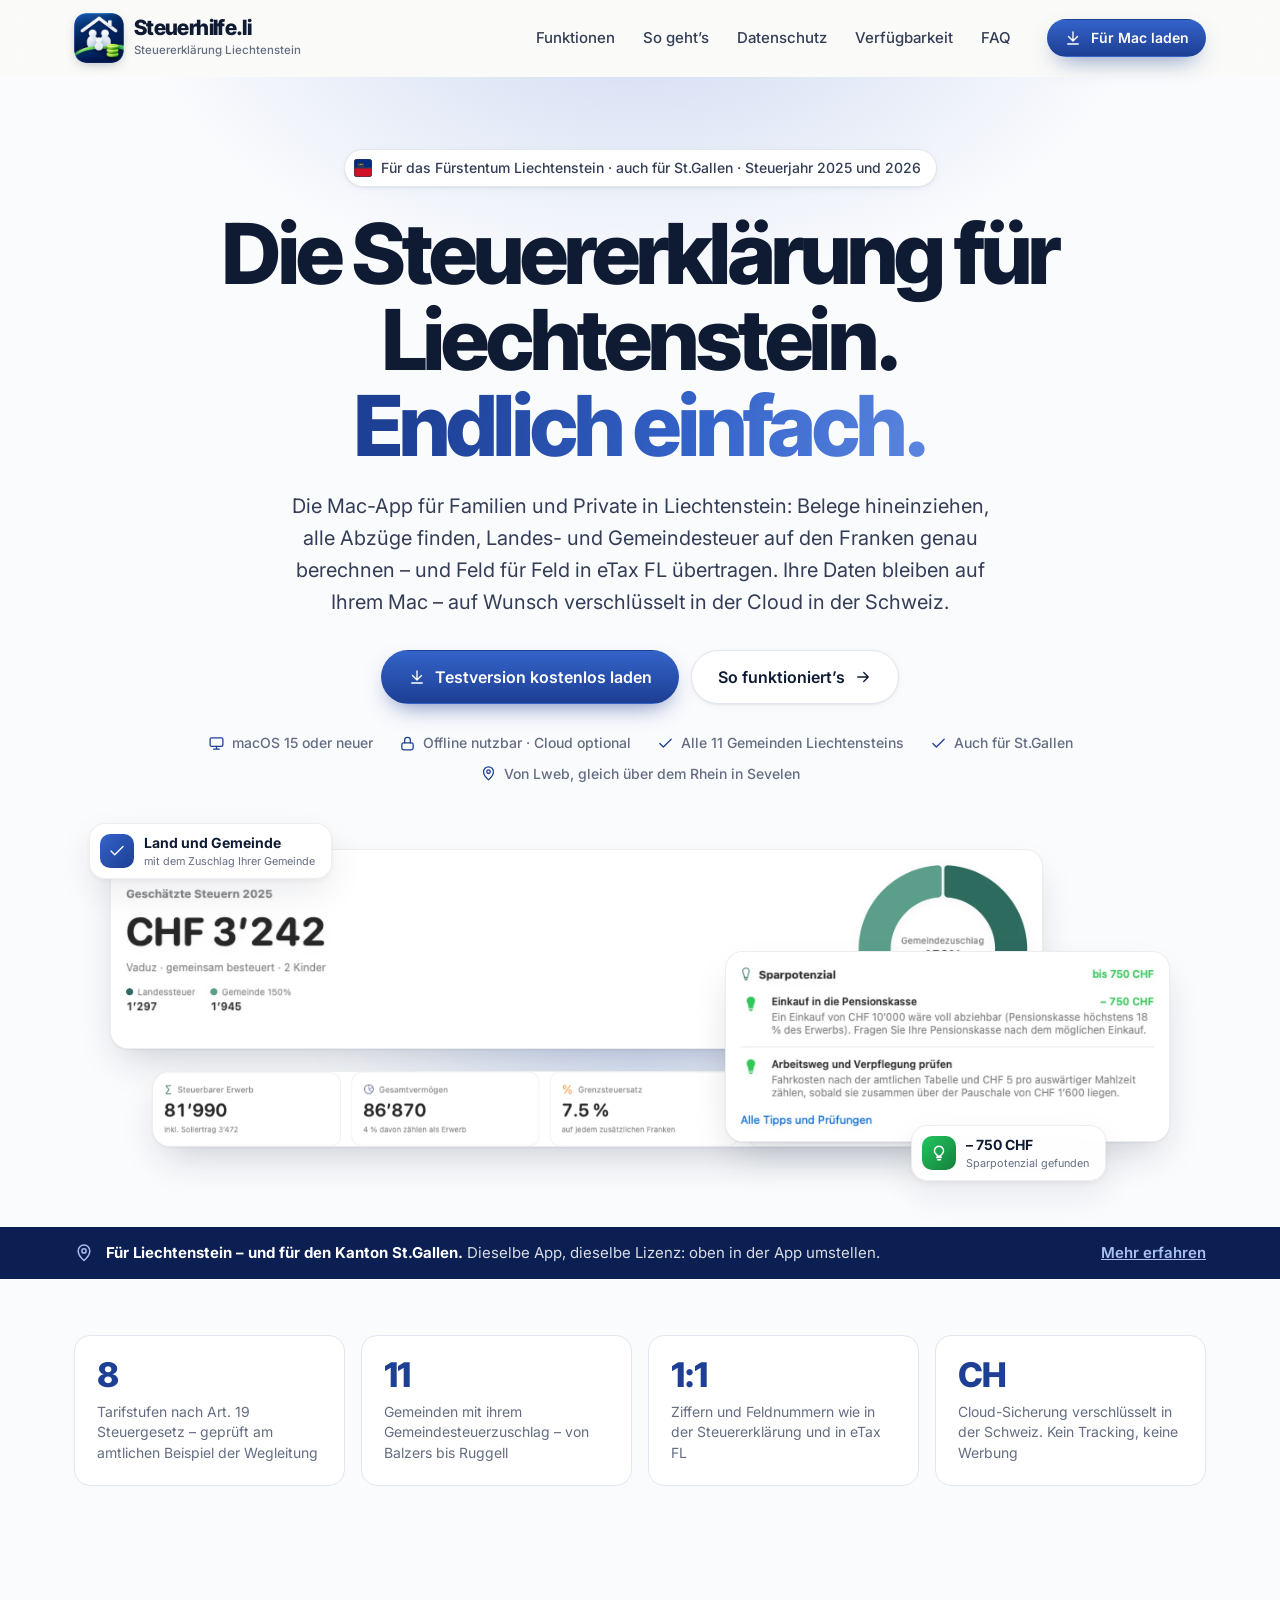
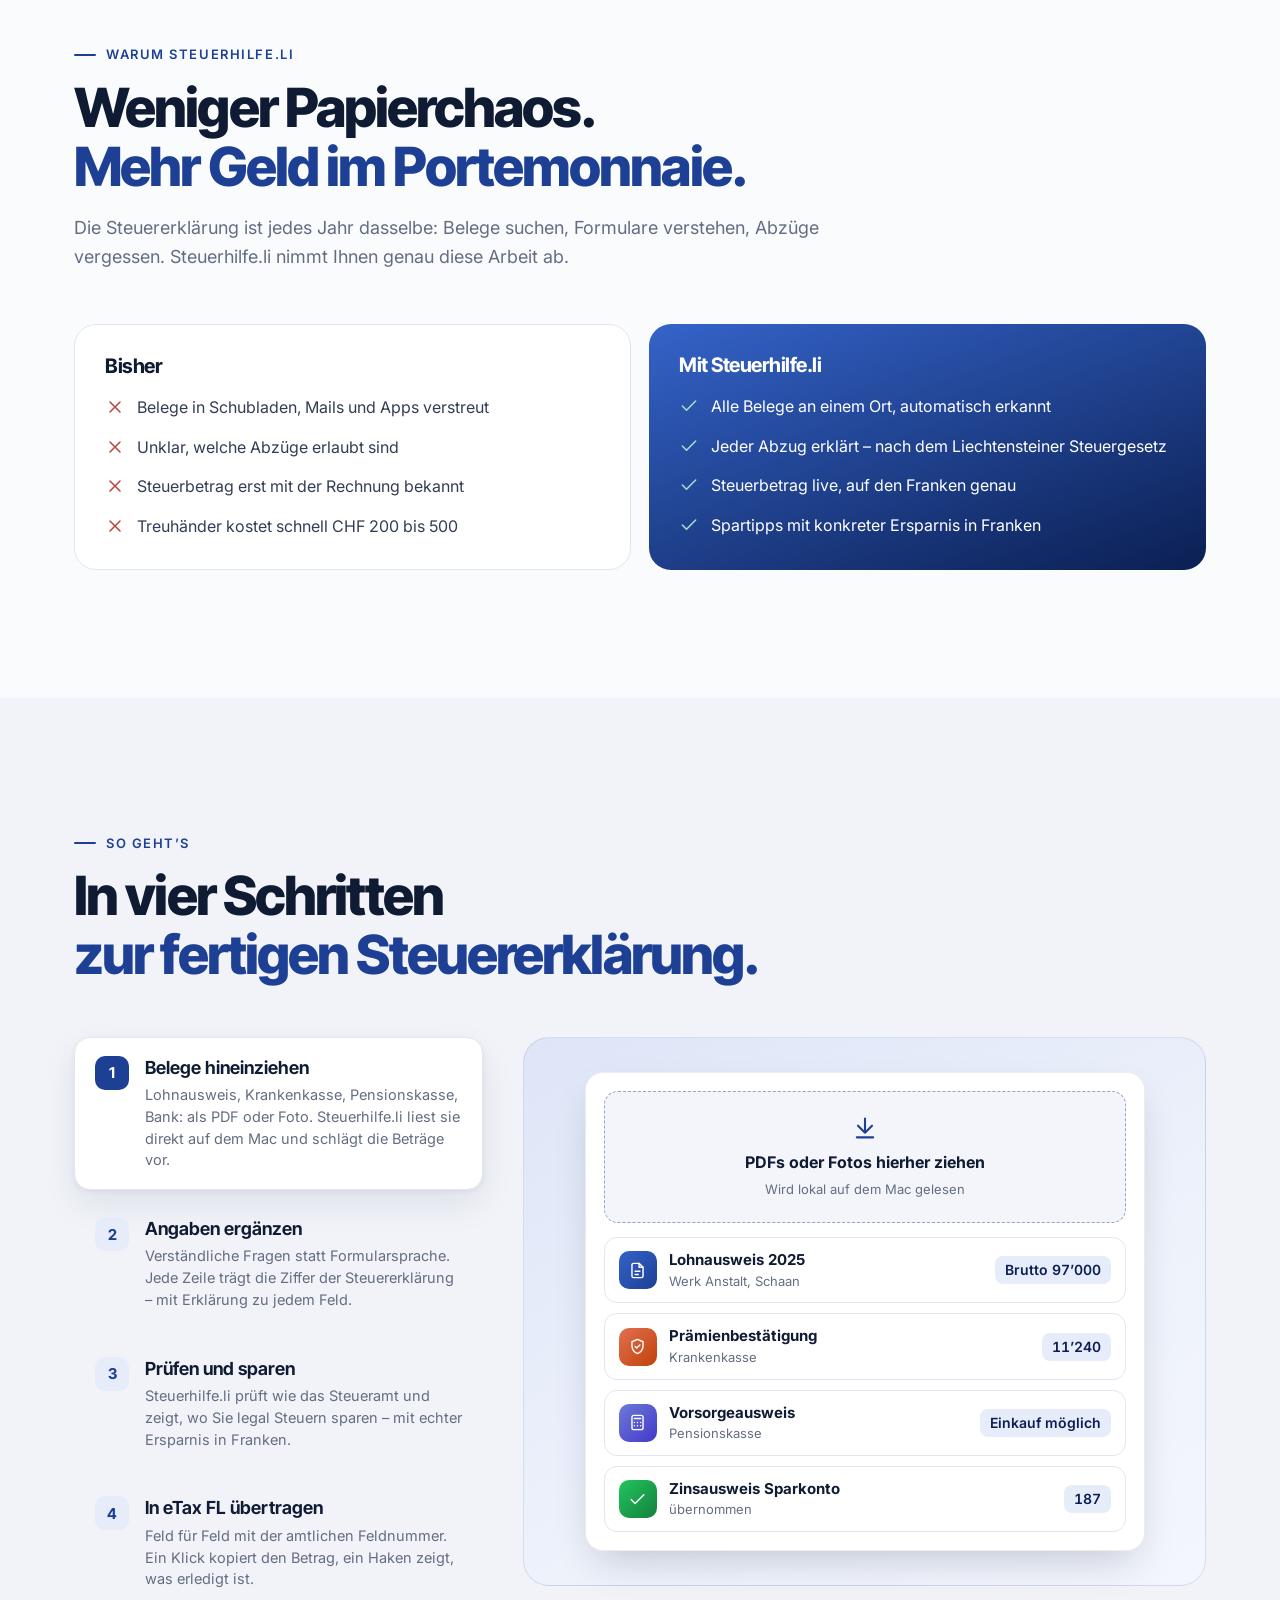
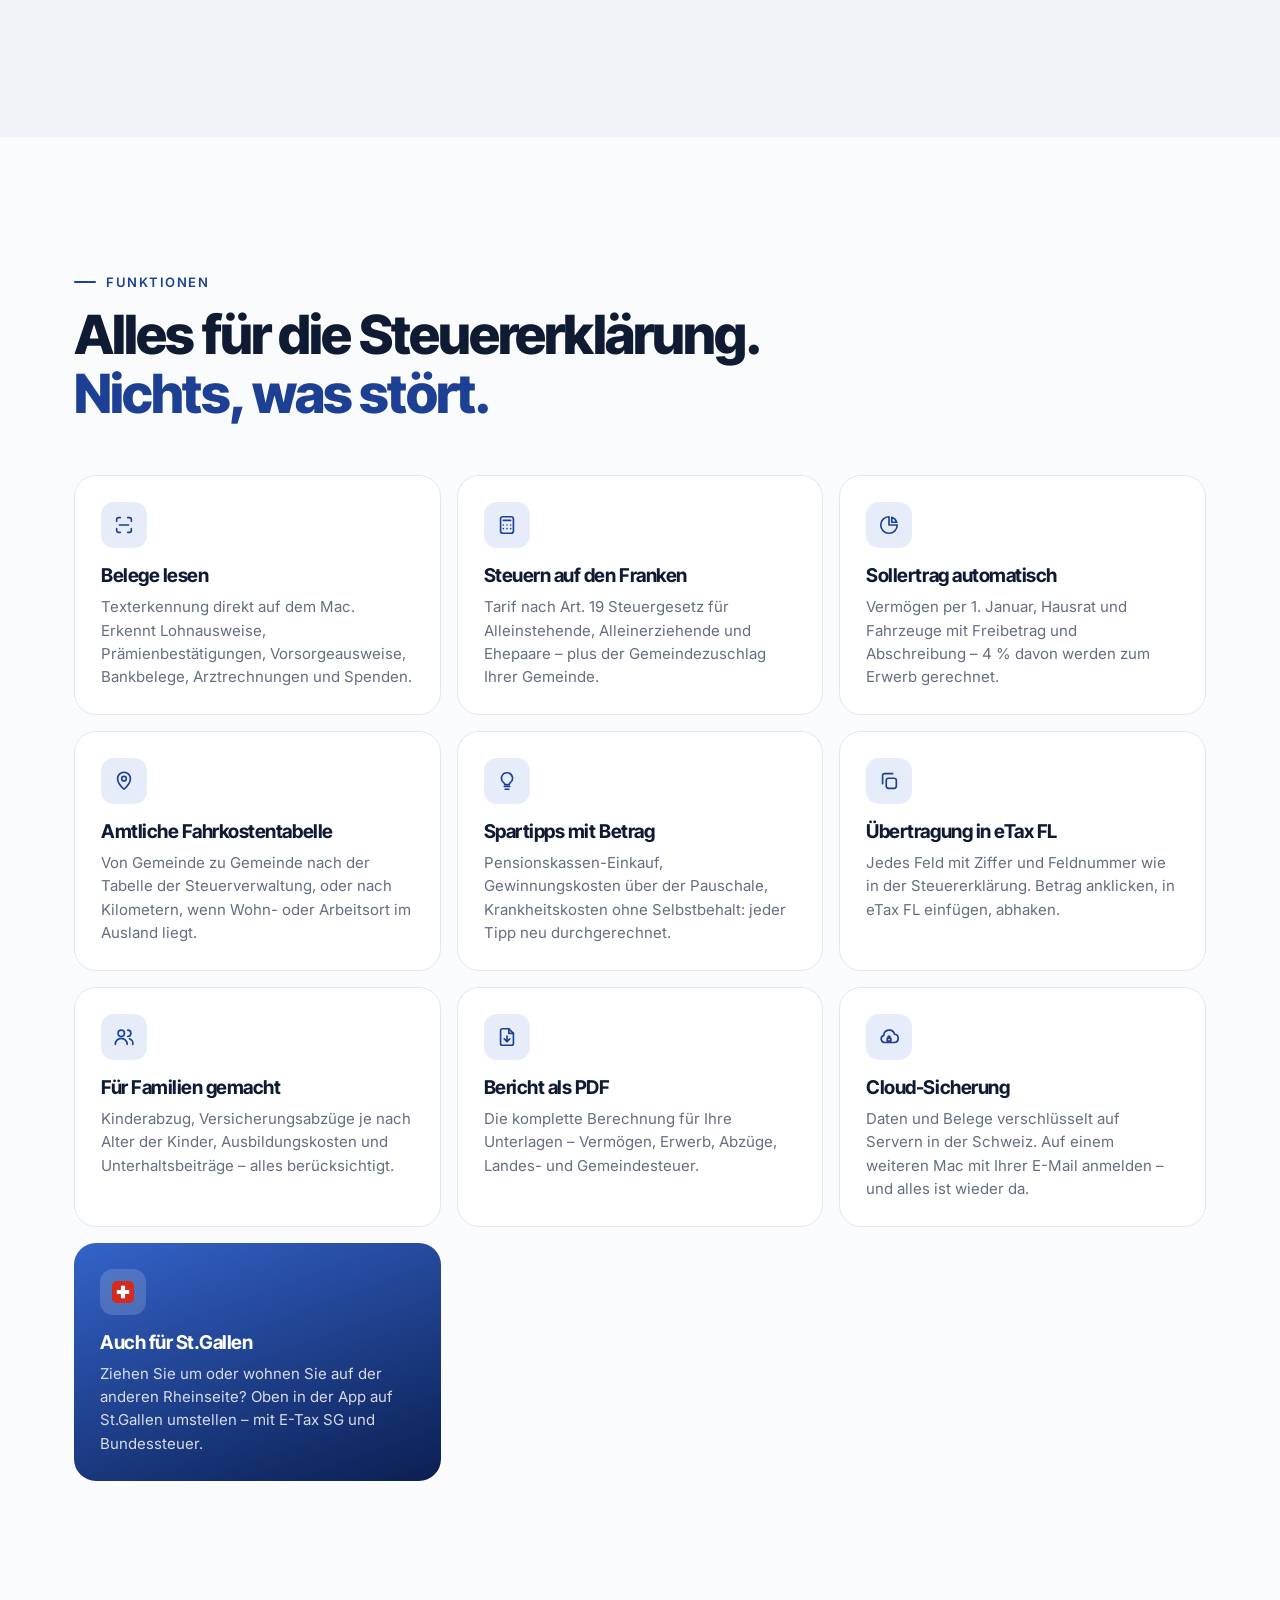
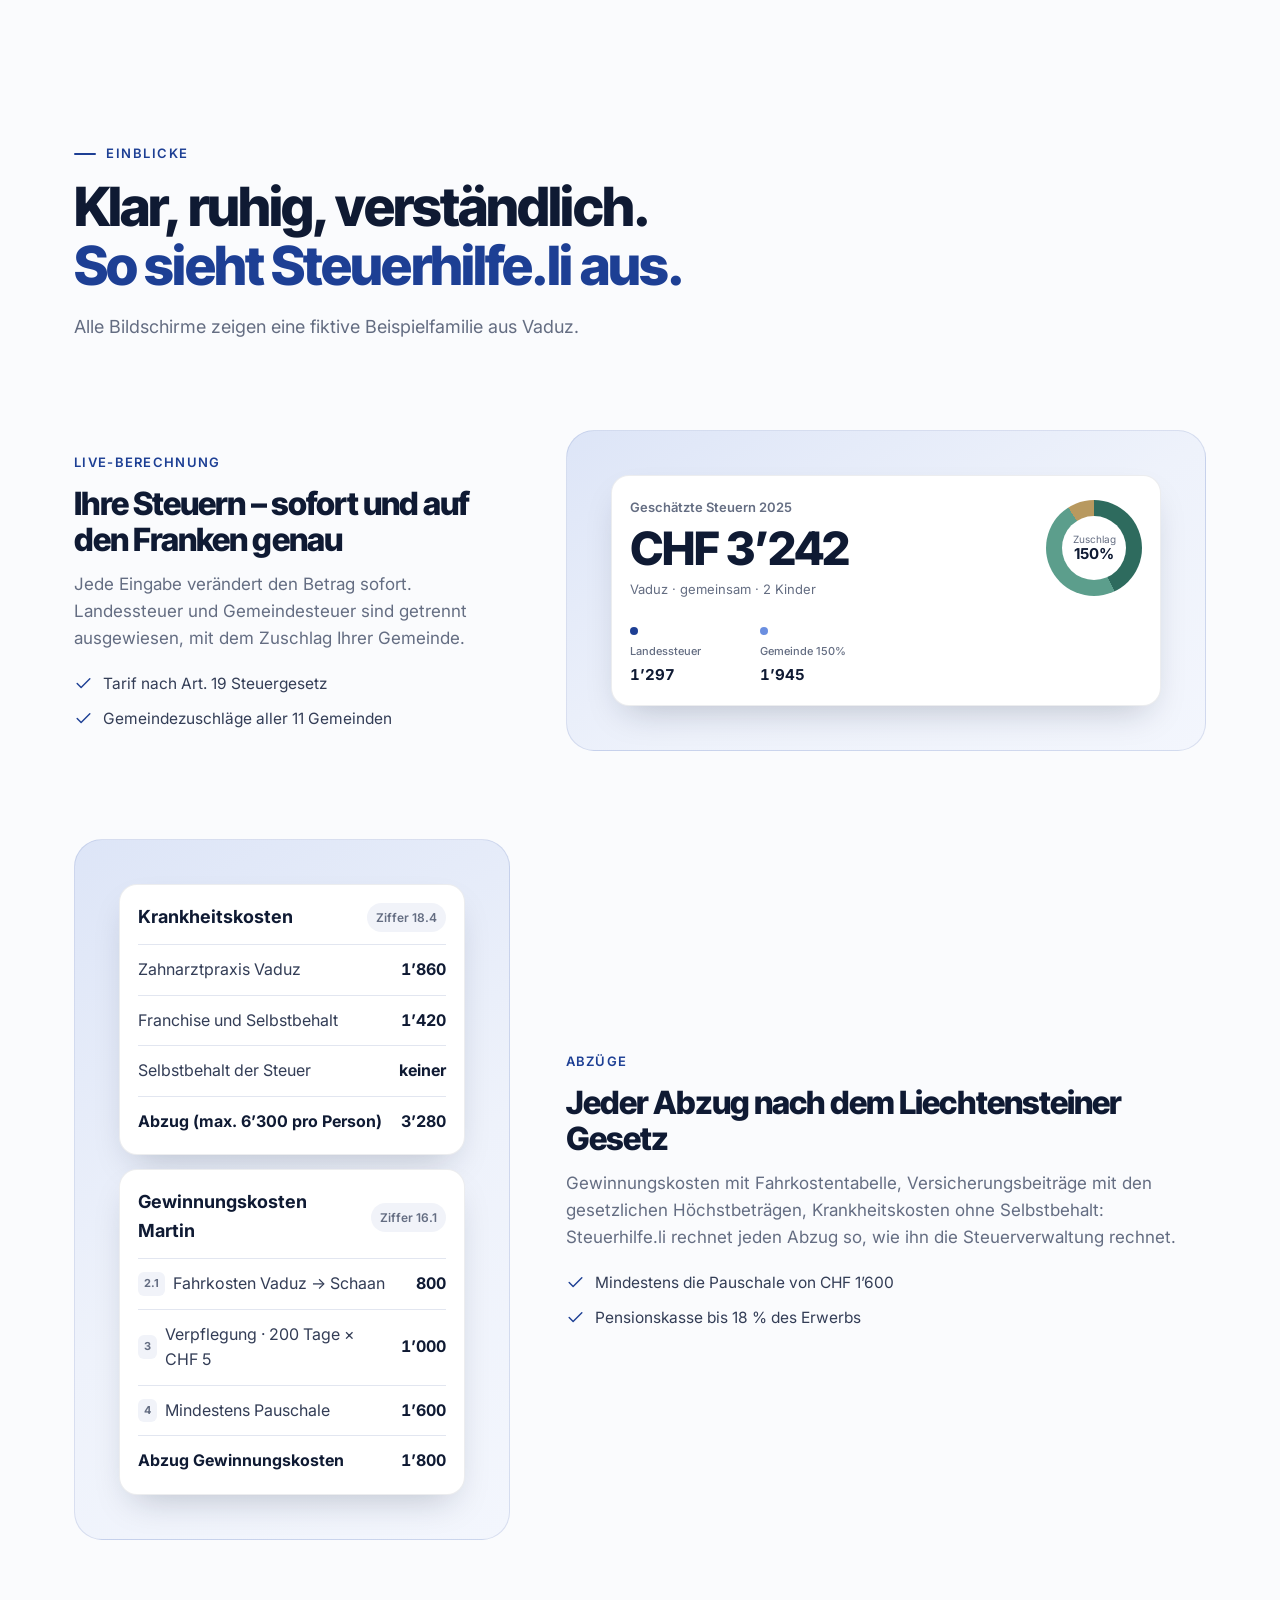
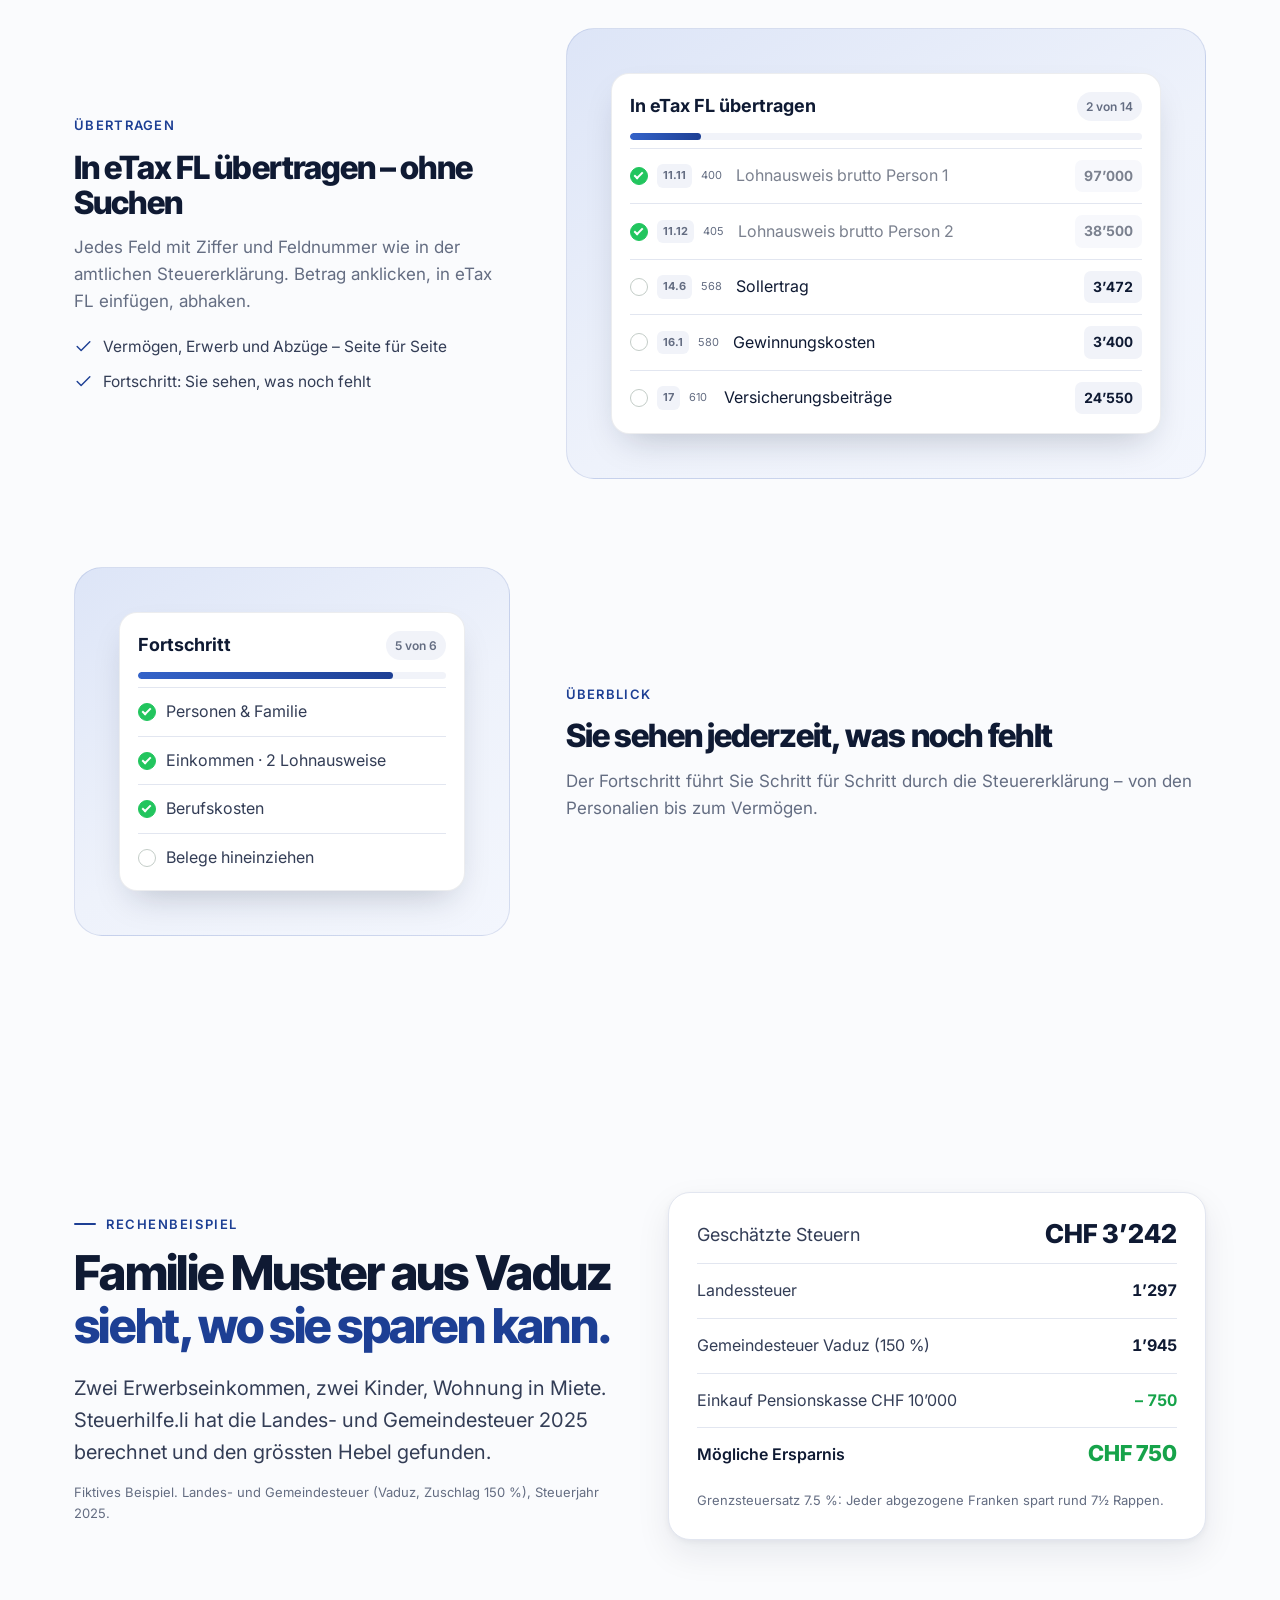
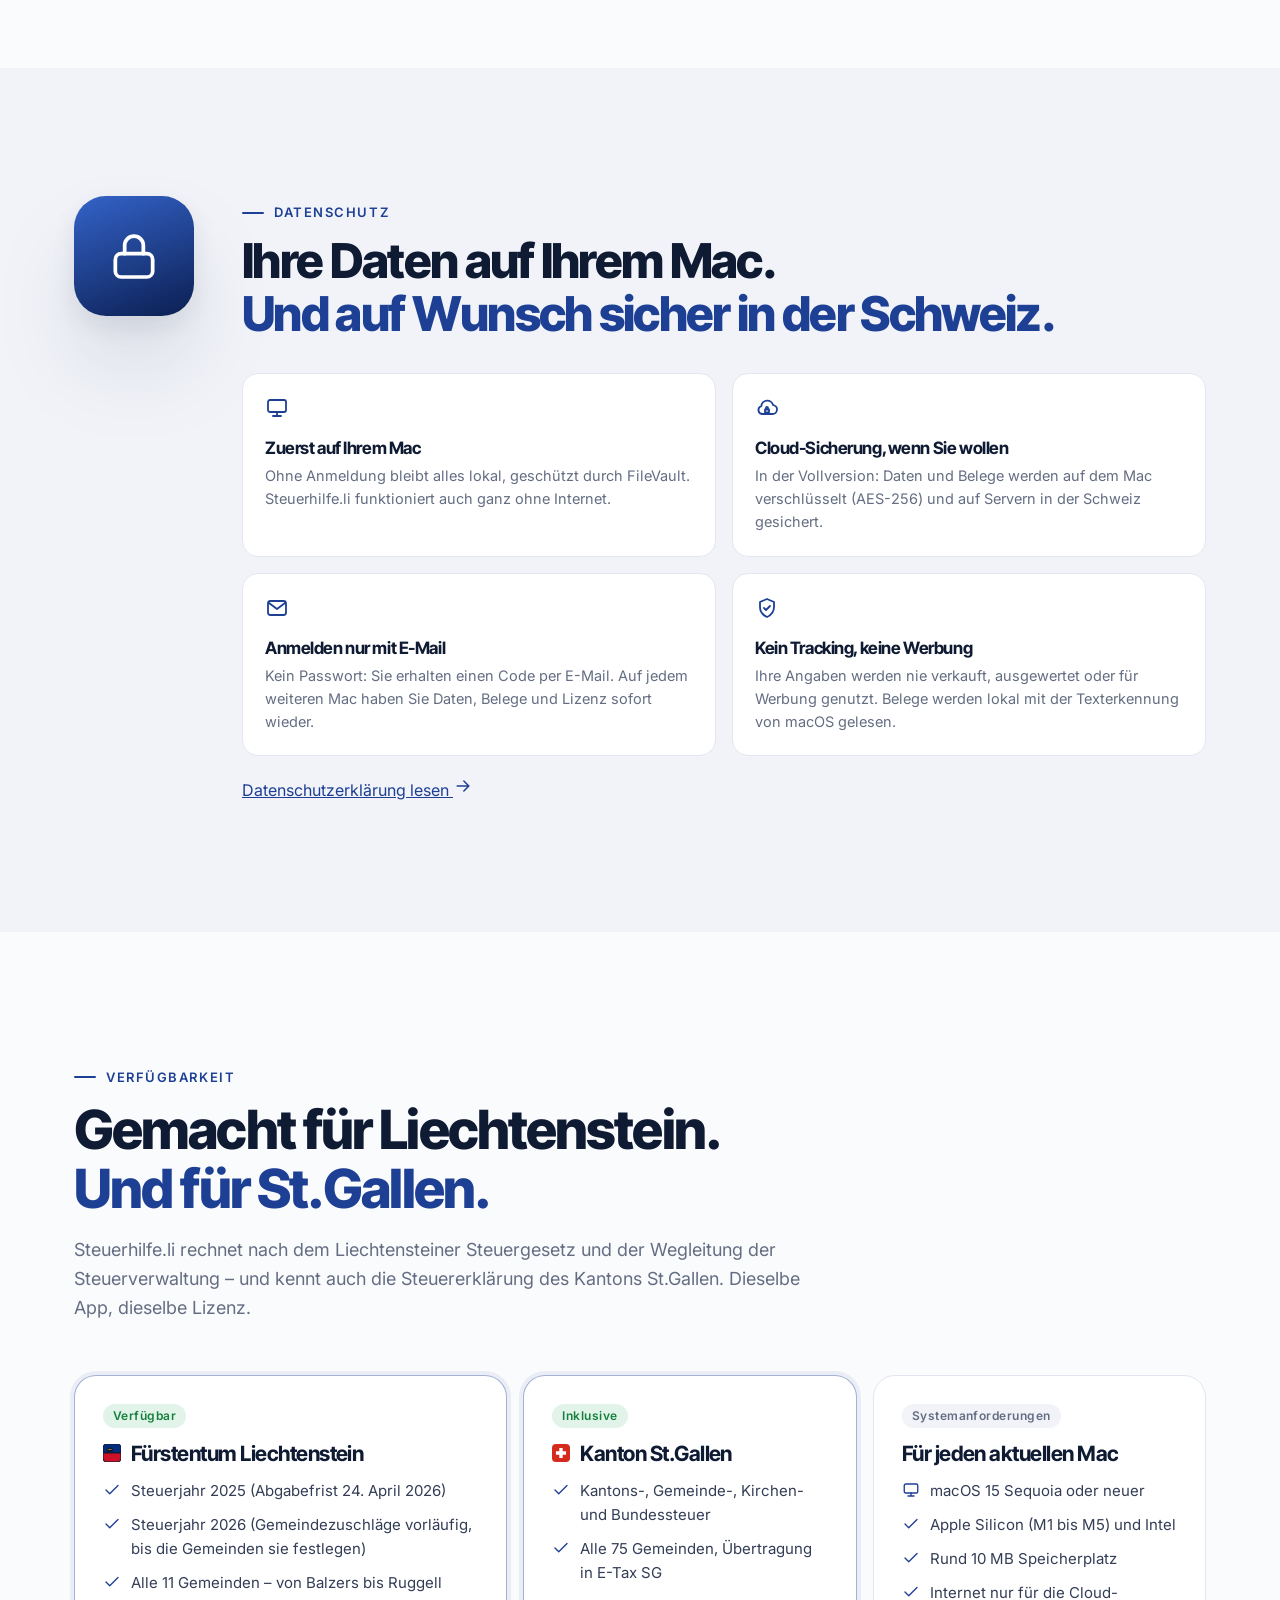
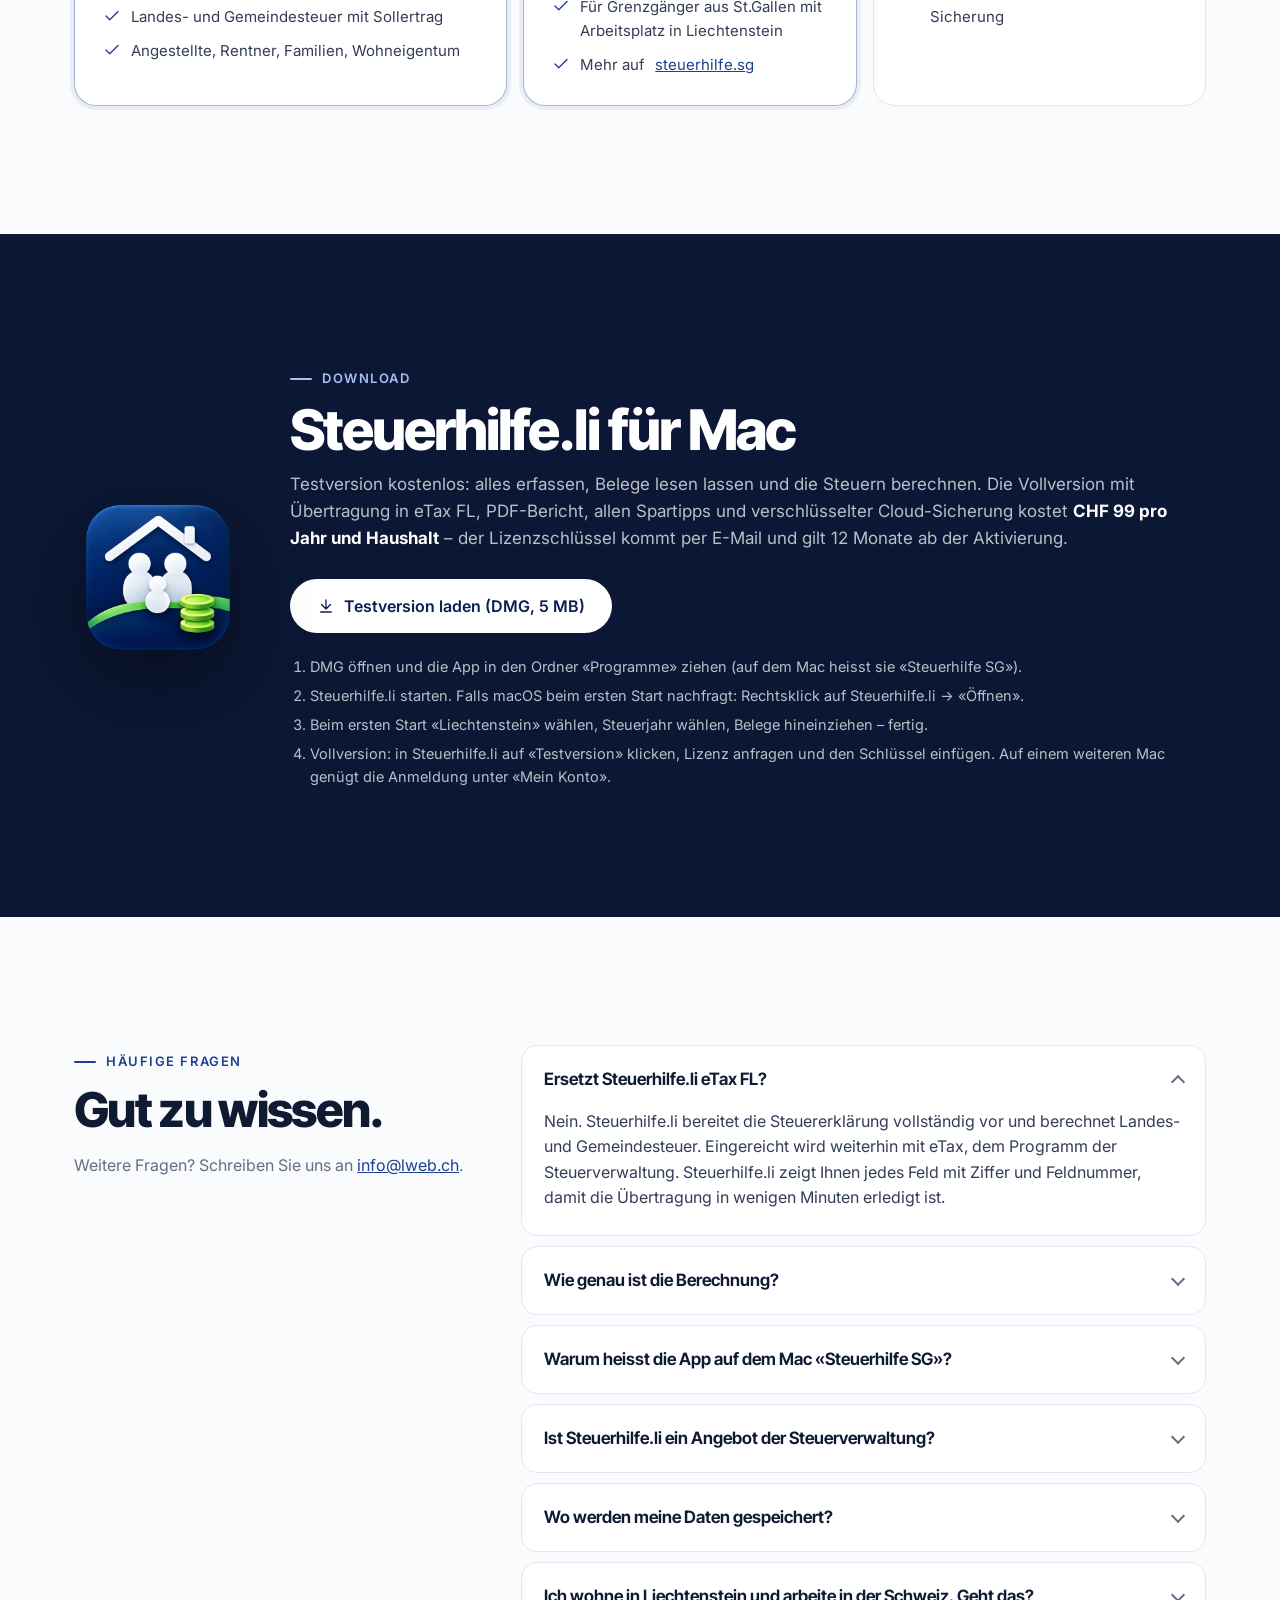
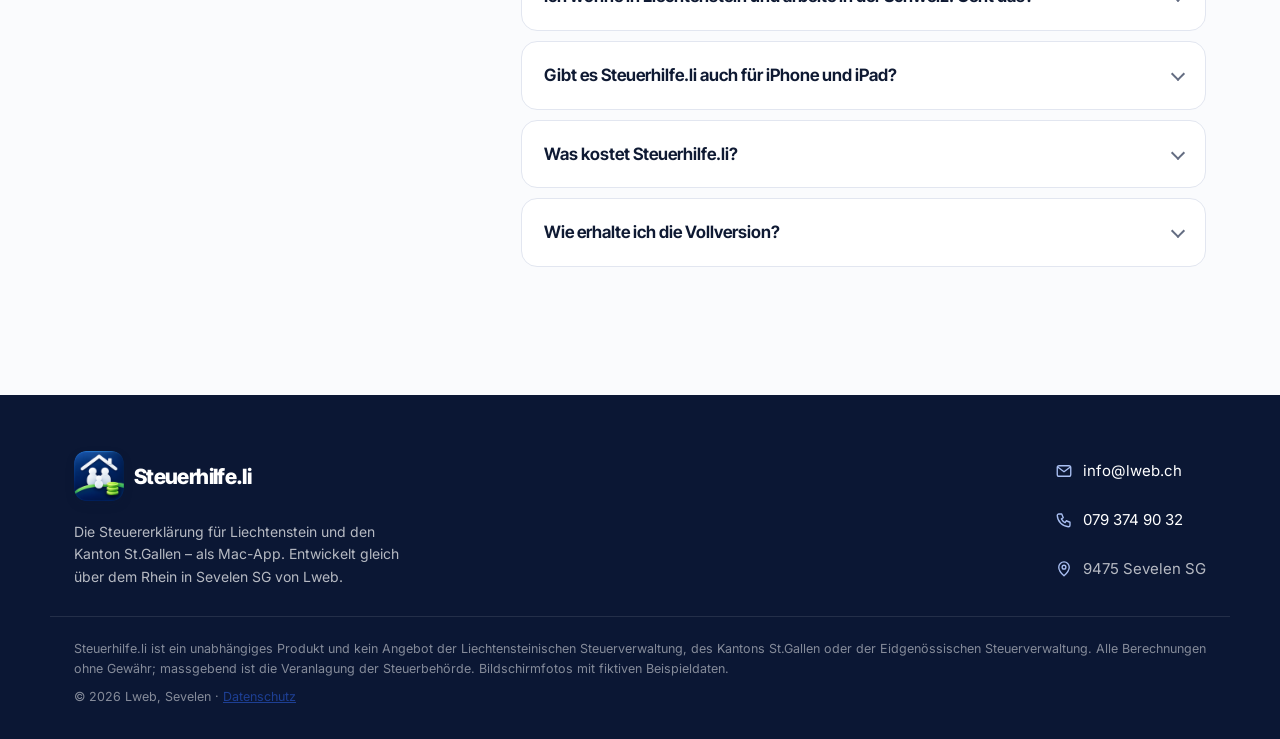
==== index.html @ b088e832 "“update165”" ====
<!doctype html>
<html lang="de-LI">
<head>
<meta charset="utf-8">
<meta name="viewport" content="width=device-width, initial-scale=1">
<title>Steuererklärung Liechtenstein auf dem Mac – Steuerhilfe.li</title>
<meta name="description" content="Steuerhilfe: die Mac-App für die Steuererklärung in Liechtenstein. Landes- und Gemeindesteuer genau berechnen, alle Abzüge finden und Feld für Feld in eTax FL übertragen. Auch für St.Gallen.">
<meta name="keywords" content="Steuererklärung Liechtenstein, eTax Liechtenstein, eTax FL, Landessteuer, Gemeindesteuer Liechtenstein, Sollertrag, Steuern Vaduz, Steuern Schaan, Steuererklärung Mac, Steuerrechner Liechtenstein">
<meta name="author" content="Lweb, Sevelen">
<meta name="robots" content="index, follow, max-image-preview:large">
<meta name="theme-color" content="#1d3f94">
<link rel="canonical" href="https://steuerhilfe.li/">
<link rel="alternate" hreflang="de-LI" href="https://steuerhilfe.li/">
<link rel="alternate" hreflang="x-default" href="https://steuerhilfe.li/">
<meta name="geo.region" content="LI">
<meta name="geo.placename" content="Sevelen, St.Gallen">
<meta name="geo.position" content="47.1219;9.4856">
<meta name="ICBM" content="47.1219, 9.4856">
<link rel="icon" type="image/png" sizes="64x64" href="img/favicon.png">
<link rel="icon" type="image/png" sizes="192x192" href="img/icon-192.png">
<link rel="apple-touch-icon" href="img/apple-touch-icon.png">
<link rel="manifest" href="site.webmanifest">
<meta property="og:type" content="website">
<meta property="og:site_name" content="Steuerhilfe.li">
<meta property="og:locale" content="de_CH">
<meta property="og:url" content="https://steuerhilfe.li/">
<meta property="og:title" content="Steuerhilfe.li – die Steuererklärung für Liechtenstein">
<meta property="og:description" content="Mac-App für die Steuererklärung in Liechtenstein: Landes- und Gemeindesteuer berechnen, Abzüge finden und in eTax FL übertragen. Auch für St.Gallen.">
<meta property="og:image" content="https://steuerhilfe.li/img/og-steuerhilfe-sg.jpg">
<meta property="og:image:width" content="1200">
<meta property="og:image:height" content="630">
<meta property="og:image:alt" content="Steuerhilfe.li – geschätzte Steuern und Sparpotenzial">
<meta name="twitter:card" content="summary_large_image">
<meta name="twitter:title" content="Steuerhilfe.li – die Steuererklärung für Liechtenstein">
<meta name="twitter:description" content="Mac-App für die Steuererklärung in Liechtenstein. Testversion kostenlos.">
<meta name="twitter:image" content="https://steuerhilfe.li/img/og-steuerhilfe-sg.jpg">
<script type="application/ld+json">
[
 {
  "@context": "https://schema.org",
  "@type": "SoftwareApplication",
  "name": "Steuerhilfe.li",
  "alternateName": "Steuerhilfe.li – Steuererklärung Liechtenstein",
  "url": "https://steuerhilfe.li/",
  "image": "https://steuerhilfe.li/img/og-steuerhilfe-sg.jpg",
  "applicationCategory": "FinanceApplication",
  "applicationSubCategory": "Steuererklärung",
  "operatingSystem": "macOS 15 oder neuer",
  "softwareVersion": "0.1.0",
  "inLanguage": "de-CH",
  "isAccessibleForFree": true,
  "description": "Mac-App für Private und Familien in Liechtenstein: Belege sammeln, alle Abzüge finden, Landes- und Gemeindesteuer genau berechnen und Feld für Feld in eTax FL übertragen. Auch für den Kanton St.Gallen.",
  "downloadUrl": "https://steuerhilfe.li/download/Steuerhilfe-SG-Testversion.dmg",
  "fileSize": "3 MB",
  "featureList": [
   "Belege lesen (Texterkennung auf dem Mac)",
   "Landes- und Gemeindesteuer nach Art. 19 Steuergesetz",
   "Gemeindezuschläge aller 11 Gemeinden",
   "Sollertrag und Fahrkostentabelle",
   "Spartipps mit Ersparnis in Franken",
   "Übertragungshilfe für eTax FL",
   "PDF-Bericht",
   "Verschlüsselte Cloud-Sicherung in der Schweiz",
   "Auch für den Kanton St.Gallen"
  ],
  "areaServed": [
   {
    "@type": "Country",
    "name": "Liechtenstein"
   },
   {
    "@type": "AdministrativeArea",
    "name": "Kanton St.Gallen, Schweiz"
   }
  ],
  "offers": [
   {
    "@type": "Offer",
    "name": "Testversion",
    "price": "0",
    "priceCurrency": "CHF"
   },
   {
    "@type": "Offer",
    "name": "Vollversion – 12 Monate ab Aktivierung, pro Haushalt",
    "price": "99",
    "priceCurrency": "CHF"
   }
  ],
  "publisher": {
   "@id": "https://steuerhilfe.li/#lweb"
  }
 },
 {
  "@context": "https://schema.org",
  "@type": "Organization",
  "@id": "https://steuerhilfe.li/#lweb",
  "name": "Lweb",
  "url": "https://lweb.ch",
  "email": "info@lweb.ch",
  "telephone": "+41 79 374 90 32",
  "address": {
   "@type": "PostalAddress",
   "postalCode": "9475",
   "addressLocality": "Sevelen",
   "addressRegion": "SG",
   "addressCountry": "CH"
  }
 },
 {
  "@context": "https://schema.org",
  "@type": "WebSite",
  "name": "Steuerhilfe.li",
  "url": "https://steuerhilfe.li/",
  "inLanguage": "de-CH"
 },
 {
  "@context": "https://schema.org",
  "@type": "FAQPage",
  "mainEntity": [
   {
    "@type": "Question",
    "name": "Ersetzt Steuerhilfe.li eTax FL?",
    "acceptedAnswer": {
     "@type": "Answer",
     "text": "Nein. Steuerhilfe.li bereitet die Steuererklärung vollständig vor und berechnet Landes- und Gemeindesteuer. Eingereicht wird weiterhin mit eTax, dem Programm der Steuerverwaltung. Steuerhilfe.li zeigt Ihnen jedes Feld mit Ziffer und Feldnummer, damit die Übertragung in wenigen Minuten erledigt ist."
    }
   },
   {
    "@type": "Question",
    "name": "Wie genau ist die Berechnung?",
    "acceptedAnswer": {
     "@type": "Answer",
     "text": "Steuerhilfe.li rechnet mit dem Tarif nach Art. 19 Steuergesetz, dem Sollertrag von 4 %, den Abzügen der Wegleitung und den Gemeindezuschlägen aller 11 Gemeinden. Das amtliche Rechenbeispiel der Wegleitung ergibt auf den Franken denselben Betrag. Massgebend bleibt die Veranlagung durch die Steuerverwaltung."
    }
   },
   {
    "@type": "Question",
    "name": "Warum heisst die App auf dem Mac «Steuerhilfe SG»?",
    "acceptedAnswer": {
     "@type": "Answer",
     "text": "Die App ist zuerst für den Kanton St.Gallen entstanden – gleich über dem Rhein in Sevelen – und heisst deshalb auf dem Mac «Steuerhilfe SG». Heute rechnet dieselbe App auch die Liechtensteiner Steuererklärung – beim ersten Start wählen Sie Liechtenstein, und alles richtet sich danach."
    }
   },
   {
    "@type": "Question",
    "name": "Ist Steuerhilfe.li ein Angebot der Steuerverwaltung?",
    "acceptedAnswer": {
     "@type": "Answer",
     "text": "Nein. Steuerhilfe.li ist eine unabhängige App von Lweb in Sevelen. Sie ist weder von der Liechtensteinischen Steuerverwaltung noch vom Kanton St.Gallen herausgegeben oder geprüft."
    }
   },
   {
    "@type": "Question",
    "name": "Wo werden meine Daten gespeichert?",
    "acceptedAnswer": {
     "@type": "Answer",
     "text": "Auf Ihrem Mac, im geschützten Bereich der App – mit einer täglichen Sicherung, 30 Tage lang. Ohne Anmeldung sendet Steuerhilfe.li keine Daten ins Internet. Mit der Cloud-Sicherung (Vollversion) werden Daten und Belege zusätzlich verschlüsselt auf Servern in der Schweiz gespeichert."
    }
   },
   {
    "@type": "Question",
    "name": "Ich wohne in Liechtenstein und arbeite in der Schweiz. Geht das?",
    "acceptedAnswer": {
     "@type": "Answer",
     "text": "Ja. Als Grenzgängerin oder Grenzgänger versteuern Sie Ihren Lohn in Liechtenstein, wo Sie wohnen. Erfassen Sie den Schweizer Lohnausweis wie jeden anderen; die Fahrkosten rechnet Steuerhilfe.li nach Kilometern, weil der Arbeitsort im Ausland liegt."
    }
   },
   {
    "@type": "Question",
    "name": "Gibt es Steuerhilfe.li auch für iPhone und iPad?",
    "acceptedAnswer": {
     "@type": "Answer",
     "text": "Eine Version für iPhone und iPad ist in Vorbereitung. Mit Ihrem Konto haben Sie dann auf allen Geräten dieselben Daten und Belege. Eine Windows-Version ist derzeit nicht geplant."
    }
   },
   {
    "@type": "Question",
    "name": "Was kostet Steuerhilfe.li?",
    "acceptedAnswer": {
     "@type": "Answer",
     "text": "Die Testversion ist kostenlos: Sie können alles erfassen und sehen Ihren Steuerbetrag. Die Vollversion kostet CHF 99 pro Jahr und Haushalt (12 Monate ab der Aktivierung) und schaltet die Übertragung in eTax FL, den PDF-Bericht, alle Spartipps, den Datenexport und die Cloud-Sicherung frei – für Liechtenstein und St.Gallen."
    }
   },
   {
    "@type": "Question",
    "name": "Wie erhalte ich die Vollversion?",
    "acceptedAnswer": {
     "@type": "Answer",
     "text": "In Steuerhilfe.li auf «Testversion» klicken und «Lizenz bei Lweb anfragen» wählen – oder direkt an info@lweb.ch schreiben. Sie erhalten einen persönlichen Lizenzschlüssel per E-Mail, den Sie in der App einfügen."
    }
   }
  ]
 }
]
</script>
<link rel="preconnect" href="https://fonts.googleapis.com">
<link rel="preconnect" href="https://fonts.gstatic.com" crossorigin>
<link href="https://fonts.googleapis.com/css2?family=Inter:wght@400;500;600;700&family=Inter+Tight:wght@600;700;800&display=swap" rel="stylesheet">
<link rel="stylesheet" href="css/style.css">
<!-- Vercel Web Analytics (ohne Cookies) -->
<script>window.va = window.va || function () { (window.vaq = window.vaq || []).push(arguments); };</script>
<script defer src="/_vercel/insights/script.js"></script>
</head>
<body>

<svg width="0" height="0" style="position:absolute" aria-hidden="true">
  <defs>
    <symbol id="i-arrow" viewBox="0 0 24 24"><path d="M5 12h14M13 6l6 6-6 6"/></symbol>
    <symbol id="i-down" viewBox="0 0 24 24"><path d="M12 4v12M6 10l6 6 6-6M5 20h14"/></symbol>
    <symbol id="i-check" viewBox="0 0 24 24"><path d="M20 6 9 17l-5-5"/></symbol>
    <symbol id="i-x" viewBox="0 0 24 24"><path d="M18 6 6 18M6 6l12 12"/></symbol>
    <symbol id="i-lock" viewBox="0 0 24 24"><rect x="4" y="11" width="16" height="10" rx="2.5"/><path d="M8 11V7.5a4 4 0 0 1 8 0V11"/></symbol>
    <symbol id="i-doc" viewBox="0 0 24 24"><path d="M14 3H7a2 2 0 0 0-2 2v14a2 2 0 0 0 2 2h10a2 2 0 0 0 2-2V8z"/><path d="M14 3v5h5M9 13h6M9 17h4"/></symbol>
    <symbol id="i-scan" viewBox="0 0 24 24"><path d="M4 8V6a2 2 0 0 1 2-2h2M16 4h2a2 2 0 0 1 2 2v2M20 16v2a2 2 0 0 1-2 2h-2M8 20H6a2 2 0 0 1-2-2v-2M7 12h10"/></symbol>
    <symbol id="i-calc" viewBox="0 0 24 24"><rect x="5" y="3" width="14" height="18" rx="2.5"/><path d="M8 7h8M8 12h.01M12 12h.01M16 12h.01M8 16h.01M12 16h.01M16 16h.01"/></symbol>
    <symbol id="i-bulb" viewBox="0 0 24 24"><path d="M9 18h6M10 21h4M12 3a6 6 0 0 0-3.6 10.8c.6.5 1 1.2 1.1 2V16h5v-.2c.1-.8.5-1.5 1.1-2A6 6 0 0 0 12 3z"/></symbol>
    <symbol id="i-copy" viewBox="0 0 24 24"><rect x="9" y="9" width="11" height="11" rx="2.5"/><path d="M5 15V6a2 2 0 0 1 2-2h9"/></symbol>
    <symbol id="i-users" viewBox="0 0 24 24"><circle cx="9" cy="8" r="3.5"/><path d="M2.5 20a6.5 6.5 0 0 1 13 0M16 4.5a3.5 3.5 0 0 1 0 7M18 14a5 5 0 0 1 3.5 6"/></symbol>
    <symbol id="i-shield" viewBox="0 0 24 24"><path d="M12 3 5 6v5c0 4.5 3 8.2 7 10 4-1.8 7-5.5 7-10V6z"/><path d="m9 12 2 2 4-4"/></symbol>
    <symbol id="i-calendar" viewBox="0 0 24 24"><rect x="4" y="5" width="16" height="16" rx="2.5"/><path d="M8 3v4M16 3v4M4 10h16"/></symbol>
    <symbol id="i-chart" viewBox="0 0 24 24"><path d="M12 3a9 9 0 1 0 9 9h-9z"/><path d="M15 3.5A9 9 0 0 1 20.5 9H15z"/></symbol>
    <symbol id="i-pdf" viewBox="0 0 24 24"><path d="M14 3H7a2 2 0 0 0-2 2v14a2 2 0 0 0 2 2h10a2 2 0 0 0 2-2V8z"/><path d="M14 3v5h5M12 11v6M9 14l3 3 3-3"/></symbol>
    <symbol id="i-repeat" viewBox="0 0 24 24"><path d="M17 2l3 3-3 3M4 11V9a4 4 0 0 1 4-4h12M7 22l-3-3 3-3M20 13v2a4 4 0 0 1-4 4H4"/></symbol>
    <symbol id="i-mac" viewBox="0 0 24 24"><rect x="3" y="4" width="18" height="12" rx="2"/><path d="M8 20h8M12 16v4"/></symbol>
    <symbol id="i-mail" viewBox="0 0 24 24"><rect x="3" y="5" width="18" height="14" rx="2.5"/><path d="m4 7 8 6 8-6"/></symbol>
    <symbol id="i-phone" viewBox="0 0 24 24"><path d="M5 4h4l2 5-2.5 1.5a11 11 0 0 0 5 5L15 13l5 2v4a2 2 0 0 1-2 2A16 16 0 0 1 3 6a2 2 0 0 1 2-2z"/></symbol>
    <symbol id="i-pin" viewBox="0 0 24 24"><path d="M12 21s-7-6.2-7-11.5a7 7 0 0 1 14 0C19 14.8 12 21 12 21z"/><circle cx="12" cy="9.5" r="2.5"/></symbol>
    <symbol id="i-plus" viewBox="0 0 24 24"><path d="M12 5v14M5 12h14"/></symbol>
    <symbol id="i-zoom" viewBox="0 0 24 24"><circle cx="11" cy="11" r="6.5"/><path d="m20 20-4.2-4.2M11 8v6M8 11h6"/></symbol>
    <symbol id="i-cloudoff" viewBox="0 0 24 24"><path d="M3 3l18 18M8 7.5A5.5 5.5 0 0 1 17.6 10 4 4 0 0 1 20 17M17 19H7a4.5 4.5 0 0 1-1.6-8.7"/></symbol>
    <symbol id="i-cloud" viewBox="0 0 24 24"><path d="M7 18h10.5a4.5 4.5 0 0 0 .6-8.96A6 6 0 0 0 6.3 10.2 4 4 0 0 0 7 18z"/><path d="M10 13.5h4v3h-4zM11 13.5V12a1 1 0 0 1 2 0v1.5"/></symbol>
    <symbol id="i-li" viewBox="0 0 32 32"><path d="M7 0h18a7 7 0 0 1 7 7v9H0V7a7 7 0 0 1 7-7z" fill="#002B7F"/><path d="M0 16h32v9a7 7 0 0 1-7 7H7a7 7 0 0 1-7-7z" fill="#CE1126"/><path d="M7 11.5 8 7l2.2 2.4L12 6.5l1.8 2.9L16 7l1 4.5z" fill="#E5B82E"/><rect x="7" y="11.5" width="10" height="1.6" fill="#E5B82E"/></symbol>
    <symbol id="i-swiss" viewBox="0 0 32 32"><rect width="32" height="32" rx="7" fill="#d52b1e" stroke="none"/><path d="M13 7h6v6h6v6h-6v6h-6v-6H7v-6h6z" fill="#fff" stroke="none"/></symbol>
  </defs>
</svg>

<header class="hdr" id="top">
  <div class="wrap hdr__in">
    <a class="brand" href="#top" aria-label="Steuerhilfe.li Startseite">
      <img src="img/icon-web.png" alt="" width="50" height="50">
      <span class="brand__txt"><span class="brand__word">Steuerhilfe.li</span><small>Steuererklärung Liechtenstein</small></span>
    </a>
    <nav class="nav" aria-label="Hauptnavigation">
      <a href="#funktionen">Funktionen</a>
      <a href="#ablauf">So geht’s</a>
      <a href="#datenschutz">Datenschutz</a>
      <a href="#verfuegbarkeit">Verfügbarkeit</a>
      <a href="#faq">FAQ</a>
    </nav>
    <a class="btn btn--primary btn--sm hdr__cta" href="#download"><svg class="ic"><use href="#i-down"/></svg>Für Mac laden</a>
    <button class="burger" aria-label="Menü öffnen" aria-expanded="false"><span></span><span></span></button>
  </div>
  <div class="mnav" hidden>
    <a href="#funktionen">Funktionen</a><a href="#ablauf">So geht’s</a><a href="#datenschutz">Datenschutz</a><a href="#verfuegbarkeit">Verfügbarkeit</a><a href="#faq">FAQ</a>
    <a class="btn btn--primary" href="#download">Für Mac laden</a>
  </div>
</header>

<main>
<!-- HERO -->
<section class="hero">
  <div class="hero__glow" aria-hidden="true"></div>
  <div class="wrap hero__top">
    <span class="pill reveal"><svg class="ic ic--flag"><use href="#i-li"/></svg>Für das Fürstentum Liechtenstein · auch für St.Gallen · Steuerjahr 2025 und 2026</span>
    <h1 class="reveal">Die Steuererklärung für Liechtenstein.<br><span class="grad">Endlich einfach.</span></h1>
    <p class="lead reveal">Die Mac-App für Familien und Private in Liechtenstein: Belege hineinziehen, alle Abzüge finden, Landes- und Gemeindesteuer auf den Franken genau berechnen – und Feld für Feld in eTax FL übertragen. Ihre Daten bleiben auf Ihrem Mac – auf Wunsch verschlüsselt in der Cloud in der Schweiz.</p>
    <div class="hero__ctas reveal">
      <a class="btn btn--primary btn--lg" href="#download"><svg class="ic"><use href="#i-down"/></svg>Testversion kostenlos laden</a>
      <a class="btn btn--ghost btn--lg" href="#ablauf">So funktioniert’s <svg class="ic"><use href="#i-arrow"/></svg></a>
    </div>
    <ul class="hero__facts reveal">
      <li><svg class="ic"><use href="#i-mac"/></svg>macOS 15 oder neuer</li>
      <li><svg class="ic"><use href="#i-lock"/></svg>Offline nutzbar · Cloud optional</li>
      <li><svg class="ic"><use href="#i-check"/></svg>Alle 11 Gemeinden Liechtensteins</li>
      <li><svg class="ic"><use href="#i-check"/></svg>Auch für St.Gallen</li>
      <li><svg class="ic"><use href="#i-pin"/></svg>Von Lweb, gleich über dem Rhein in Sevelen</li>
    </ul>
  </div>

  <div class="wrap">
    <div class="m-only m-stack reveal"><div class="ui ui-tax">
  <div class="ui-tax__top"><div><small>Geschätzte Steuern 2025</small><b class="ui-big">CHF 3’242</b><span class="ui-sub">Vaduz · gemeinsam · 2 Kinder</span></div>
  <div class="ui-donut"><span>Zuschlag<b>150%</b></span></div></div>
  <div class="ui-legend"><div><i style="background:#1d3f94"></i><small>Landessteuer</small><b>1’297</b></div><div><i style="background:#6b8fe0"></i><small>Gemeinde 150%</small><b>1’945</b></div></div>
</div><div class="ui">
  <div class="ui-head"><b>Sparpotenzial</b><span class="ui-save">bis 750 CHF</span></div>
  <div class="ui-tip"><span class="ui-dot"></span><div><b>Einkauf in die Pensionskasse</b><small>CHF 10’000 Einkauf – voll abziehbar bis 18 % des Erwerbs</small></div><span class="ui-save">– 750</span></div>
  <div class="ui-tip"><span class="ui-dot"></span><div><b>Arbeitsweg und Verpflegung (Anna)</b><small>Fahrkostentabelle und CHF 5 pro Mahlzeit</small></div><span class="ui-save">prüfen</span></div>
  <div class="ui-tip"><span class="ui-dot ui-dot--i"></span><div><b>Krankheitskosten erfassen</b><small>ohne Selbstbehalt, bis CHF 6’300 pro Person</small></div><span class="ui-save">+</span></div>
</div></div>
    <div class="stack d-only reveal">
      <div class="stack__glow" aria-hidden="true"></div>
      <figure class="shot shot--main" data-zoom="img/z/tax.webp">
        <img src="img/z/tax.webp" alt="Geschätzte Steuern 2025: CHF 3’242, aufgeteilt in Landes- und Gemeindesteuer" width="2100" height="447" fetchpriority="high">
      </figure>
      <figure class="shot shot--tips" data-zoom="img/z/spar.webp">
        <img src="img/z/spar.webp" alt="Sparpotenzial mit konkreten Tipps und Ersparnis in Franken" width="1030" height="440">
      </figure>
      <figure class="shot shot--stats" data-zoom="img/z/stats.webp">
        <img src="img/z/stats.webp" alt="Steuerbarer Erwerb, Gesamtvermögen, Grenzsteuersatz und Gemeindezuschlag" width="2100" height="198">
      </figure>
      <div class="floatchip floatchip--a"><span class="floatchip__ic"><svg class="ic"><use href="#i-check"/></svg></span><div><b>Land und Gemeinde</b><small>mit dem Zuschlag Ihrer Gemeinde</small></div></div>
      <div class="floatchip floatchip--b"><span class="floatchip__ic floatchip__ic--save"><svg class="ic"><use href="#i-bulb"/></svg></span><div><b>– 750 CHF</b><small>Sparpotenzial gefunden</small></div></div>
    </div>
  </div>
</section>

<div class="band"><div class="wrap band__in"><svg class="ic"><use href="#i-pin"/></svg><span><b>Für Liechtenstein – und für den Kanton St.Gallen.</b> Dieselbe App, dieselbe Lizenz: oben in der App umstellen.</span><a href="#verfuegbarkeit">Mehr erfahren</a></div></div>

<!-- TRUST -->
<section class="trust">
  <div class="wrap trust__grid">
    <div class="trust__item reveal"><b data-count="8">8</b><span>Tarifstufen nach Art. 19 Steuergesetz – geprüft am amtlichen Beispiel der Wegleitung</span></div>
    <div class="trust__item reveal"><b data-count="11">11</b><span>Gemeinden mit ihrem Gemeindesteuerzuschlag – von Balzers bis Ruggell</span></div>
    <div class="trust__item reveal"><b>1:1</b><span>Ziffern und Feldnummern wie in der Steuererklärung und in eTax FL</span></div>
    <div class="trust__item reveal"><b>CH</b><span>Cloud-Sicherung verschlüsselt in der Schweiz. Kein Tracking, keine Werbung</span></div>
  </div>
</section>

<!-- WARUM -->
<section class="sec" id="warum">
  <div class="wrap">
    <div class="sec__head">
      <span class="eyebrow reveal">Warum Steuerhilfe.li</span>
      <h2 class="reveal">Weniger Papierchaos.<br><em>Mehr Geld im Portemonnaie.</em></h2>
      <p class="reveal">Die Steuererklärung ist jedes Jahr dasselbe: Belege suchen, Formulare verstehen, Abzüge vergessen. Steuerhilfe.li nimmt Ihnen genau diese Arbeit ab.</p>
    </div>
    <div class="compare reveal">
      <div class="compare__col compare__col--old">
        <h3>Bisher</h3>
        <ul>
          <li><svg class="ic"><use href="#i-x"/></svg>Belege in Schubladen, Mails und Apps verstreut</li>
          <li><svg class="ic"><use href="#i-x"/></svg>Unklar, welche Abzüge erlaubt sind</li>
          <li><svg class="ic"><use href="#i-x"/></svg>Steuerbetrag erst mit der Rechnung bekannt</li>
          <li><svg class="ic"><use href="#i-x"/></svg>Treuhänder kostet schnell CHF 200 bis 500</li>
        </ul>
      </div>
      <div class="compare__col compare__col--new">
        <h3>Mit Steuerhilfe.li</h3>
        <ul>
          <li><svg class="ic"><use href="#i-check"/></svg>Alle Belege an einem Ort, automatisch erkannt</li>
          <li><svg class="ic"><use href="#i-check"/></svg>Jeder Abzug erklärt – nach dem Liechtensteiner Steuergesetz</li>
          <li><svg class="ic"><use href="#i-check"/></svg>Steuerbetrag live, auf den Franken genau</li>
          <li><svg class="ic"><use href="#i-check"/></svg>Spartipps mit konkreter Ersparnis in Franken</li>
        </ul>
      </div>
    </div>
  </div>
</section>

<!-- ABLAUF -->
<section class="sec sec--tint" id="ablauf">
  <div class="wrap">
    <div class="sec__head">
      <span class="eyebrow reveal">So geht’s</span>
      <h2 class="reveal">In vier Schritten<br><em>zur fertigen Steuererklärung.</em></h2>
    </div>
    <div class="steps">
      <div class="steps__tabs" role="tablist">
        <div class="step is-on" role="tab" tabindex="0" data-panel="0"><span class="step__n">1</span><span class="step__t"><b>Belege hineinziehen</b><small>Lohnausweis, Krankenkasse, Pensionskasse, Bank: als PDF oder Foto. Steuerhilfe.li liest sie direkt auf dem Mac und schlägt die Beträge vor.</small></span><div class="step__m m-only"><div class="mock">
            <div class="mock__drop"><svg class="ic"><use href="#i-down"/></svg><b>PDFs oder Fotos hierher ziehen</b><small>Wird lokal auf dem Mac gelesen</small></div>
            <div class="mock__docs">
              <div class="mdoc"><span class="mdoc__ic"><svg class="ic"><use href="#i-doc"/></svg></span><div><b>Lohnausweis 2025</b><small>Werk Anstalt, Schaan</small></div><span class="mdoc__tag">Brutto 97’000</span></div>
              <div class="mdoc"><span class="mdoc__ic mdoc__ic--b"><svg class="ic"><use href="#i-shield"/></svg></span><div><b>Prämienbestätigung</b><small>Krankenkasse</small></div><span class="mdoc__tag">11’240</span></div>
              <div class="mdoc"><span class="mdoc__ic mdoc__ic--c"><svg class="ic"><use href="#i-calc"/></svg></span><div><b>Vorsorgeausweis</b><small>Pensionskasse</small></div><span class="mdoc__tag">Einkauf möglich</span></div>
              <div class="mdoc is-ok"><span class="mdoc__ic"><svg class="ic"><use href="#i-check"/></svg></span><div><b>Zinsausweis Sparkonto</b><small>übernommen</small></div><span class="mdoc__tag">187</span></div>
            </div>
          </div></div></div>
        <div class="step" role="tab" tabindex="0" data-panel="1"><span class="step__n">2</span><span class="step__t"><b>Angaben ergänzen</b><small>Verständliche Fragen statt Formularsprache. Jede Zeile trägt die Ziffer der Steuererklärung – mit Erklärung zu jedem Feld.</small></span><div class="step__m m-only"><div class="ui">
  <div class="ui-head"><b>Gewinnungskosten Martin</b><span class="ui-badge">Ziffer 16.1</span></div>
  <div class="ui-row"><span><em>2.1</em>Fahrkosten Vaduz → Schaan</span><b>800</b></div>
  <div class="ui-row"><span><em>3</em>Verpflegung · 200 Tage × CHF 5</span><b>1’000</b></div>
  <div class="ui-row"><span><em>4</em>Mindestens Pauschale</span><b>1’600</b></div>
  <div class="ui-row ui-row--total"><span>Abzug Gewinnungskosten</span><b>1’800</b></div>
</div></div></div>
        <div class="step" role="tab" tabindex="0" data-panel="2"><span class="step__n">3</span><span class="step__t"><b>Prüfen und sparen</b><small>Steuerhilfe.li prüft wie das Steueramt und zeigt, wo Sie legal Steuern sparen – mit echter Ersparnis in Franken.</small></span><div class="step__m m-only"><div class="ui">
  <div class="ui-head"><b>Sparpotenzial</b><span class="ui-save">bis 750 CHF</span></div>
  <div class="ui-tip"><span class="ui-dot"></span><div><b>Einkauf in die Pensionskasse</b><small>CHF 10’000 Einkauf – voll abziehbar bis 18 % des Erwerbs</small></div><span class="ui-save">– 750</span></div>
  <div class="ui-tip"><span class="ui-dot"></span><div><b>Arbeitsweg und Verpflegung (Anna)</b><small>Fahrkostentabelle und CHF 5 pro Mahlzeit</small></div><span class="ui-save">prüfen</span></div>
  <div class="ui-tip"><span class="ui-dot ui-dot--i"></span><div><b>Krankheitskosten erfassen</b><small>ohne Selbstbehalt, bis CHF 6’300 pro Person</small></div><span class="ui-save">+</span></div>
</div></div></div>
        <div class="step" role="tab" tabindex="0" data-panel="3"><span class="step__n">4</span><span class="step__t"><b>In eTax FL übertragen</b><small>Feld für Feld mit der amtlichen Feldnummer. Ein Klick kopiert den Betrag, ein Haken zeigt, was erledigt ist.</small></span><div class="step__m m-only"><div class="ui">
  <div class="ui-head"><b>In eTax FL übertragen</b><span class="ui-badge">2 von 14</span></div>
  <div class="ui-progress"><i style="width:14%"></i></div>
  <div class="ui-field is-done"><span class="ui-check"></span><em>11.11</em><small>400</small><span>Lohnausweis brutto Person 1</span><b>97’000</b></div>
  <div class="ui-field is-done"><span class="ui-check"></span><em>11.12</em><small>405</small><span>Lohnausweis brutto Person 2</span><b>38’500</b></div>
  <div class="ui-field"><span class="ui-check"></span><em>14.6</em><small>568</small><span>Sollertrag</span><b>3’472</b></div>
  <div class="ui-field"><span class="ui-check"></span><em>16.1</em><small>580</small><span>Gewinnungskosten</span><b>3’400</b></div>
  <div class="ui-field"><span class="ui-check"></span><em>17</em><small>610</small><span>Versicherungsbeiträge</span><b>24’550</b></div>
</div></div></div>
      </div>
      <div class="stage d-only reveal">
        <div class="panel is-on"><div class="panel__in"><div class="mock">
            <div class="mock__drop"><svg class="ic"><use href="#i-down"/></svg><b>PDFs oder Fotos hierher ziehen</b><small>Wird lokal auf dem Mac gelesen</small></div>
            <div class="mock__docs">
              <div class="mdoc"><span class="mdoc__ic"><svg class="ic"><use href="#i-doc"/></svg></span><div><b>Lohnausweis 2025</b><small>Werk Anstalt, Schaan</small></div><span class="mdoc__tag">Brutto 97’000</span></div>
              <div class="mdoc"><span class="mdoc__ic mdoc__ic--b"><svg class="ic"><use href="#i-shield"/></svg></span><div><b>Prämienbestätigung</b><small>Krankenkasse</small></div><span class="mdoc__tag">11’240</span></div>
              <div class="mdoc"><span class="mdoc__ic mdoc__ic--c"><svg class="ic"><use href="#i-calc"/></svg></span><div><b>Vorsorgeausweis</b><small>Pensionskasse</small></div><span class="mdoc__tag">Einkauf möglich</span></div>
              <div class="mdoc is-ok"><span class="mdoc__ic"><svg class="ic"><use href="#i-check"/></svg></span><div><b>Zinsausweis Sparkonto</b><small>übernommen</small></div><span class="mdoc__tag">187</span></div>
            </div>
          </div></div></div>
        <div class="panel"><div class="panel__in"><div class="ui">
  <div class="ui-head"><b>Gewinnungskosten Martin</b><span class="ui-badge">Ziffer 16.1</span></div>
  <div class="ui-row"><span><em>2.1</em>Fahrkosten Vaduz → Schaan</span><b>800</b></div>
  <div class="ui-row"><span><em>3</em>Verpflegung · 200 Tage × CHF 5</span><b>1’000</b></div>
  <div class="ui-row"><span><em>4</em>Mindestens Pauschale</span><b>1’600</b></div>
  <div class="ui-row ui-row--total"><span>Abzug Gewinnungskosten</span><b>1’800</b></div>
</div></div></div>
        <div class="panel"><div class="panel__in"><div class="ui">
  <div class="ui-head"><b>Sparpotenzial</b><span class="ui-save">bis 750 CHF</span></div>
  <div class="ui-tip"><span class="ui-dot"></span><div><b>Einkauf in die Pensionskasse</b><small>CHF 10’000 Einkauf – voll abziehbar bis 18 % des Erwerbs</small></div><span class="ui-save">– 750</span></div>
  <div class="ui-tip"><span class="ui-dot"></span><div><b>Arbeitsweg und Verpflegung (Anna)</b><small>Fahrkostentabelle und CHF 5 pro Mahlzeit</small></div><span class="ui-save">prüfen</span></div>
  <div class="ui-tip"><span class="ui-dot ui-dot--i"></span><div><b>Krankheitskosten erfassen</b><small>ohne Selbstbehalt, bis CHF 6’300 pro Person</small></div><span class="ui-save">+</span></div>
</div></div></div>
        <div class="panel"><div class="panel__in"><div class="ui">
  <div class="ui-head"><b>In eTax FL übertragen</b><span class="ui-badge">2 von 14</span></div>
  <div class="ui-progress"><i style="width:14%"></i></div>
  <div class="ui-field is-done"><span class="ui-check"></span><em>11.11</em><small>400</small><span>Lohnausweis brutto Person 1</span><b>97’000</b></div>
  <div class="ui-field is-done"><span class="ui-check"></span><em>11.12</em><small>405</small><span>Lohnausweis brutto Person 2</span><b>38’500</b></div>
  <div class="ui-field"><span class="ui-check"></span><em>14.6</em><small>568</small><span>Sollertrag</span><b>3’472</b></div>
  <div class="ui-field"><span class="ui-check"></span><em>16.1</em><small>580</small><span>Gewinnungskosten</span><b>3’400</b></div>
  <div class="ui-field"><span class="ui-check"></span><em>17</em><small>610</small><span>Versicherungsbeiträge</span><b>24’550</b></div>
</div></div></div>
      </div>
    </div>
  </div>
</section>

<!-- FUNKTIONEN -->
<section class="sec" id="funktionen">
  <div class="wrap">
    <div class="sec__head">
      <span class="eyebrow reveal">Funktionen</span>
      <h2 class="reveal">Alles für die Steuererklärung.<br><em>Nichts, was stört.</em></h2>
    </div>
    <div class="feat">
      <article class="fcard reveal"><span class="ibox"><svg class="ic"><use href="#i-scan"/></svg></span><h3>Belege lesen</h3><p>Texterkennung direkt auf dem Mac. Erkennt Lohnausweise, Prämienbestätigungen, Vorsorgeausweise, Bankbelege, Arztrechnungen und Spenden.</p></article>
      <article class="fcard reveal"><span class="ibox"><svg class="ic"><use href="#i-calc"/></svg></span><h3>Steuern auf den Franken</h3><p>Tarif nach Art. 19 Steuergesetz für Alleinstehende, Alleinerziehende und Ehepaare – plus der Gemeindezuschlag Ihrer Gemeinde.</p></article>
      <article class="fcard reveal"><span class="ibox"><svg class="ic"><use href="#i-chart"/></svg></span><h3>Sollertrag automatisch</h3><p>Vermögen per 1. Januar, Hausrat und Fahrzeuge mit Freibetrag und Abschreibung – 4 % davon werden zum Erwerb gerechnet.</p></article>
      <article class="fcard reveal"><span class="ibox"><svg class="ic"><use href="#i-pin"/></svg></span><h3>Amtliche Fahrkostentabelle</h3><p>Von Gemeinde zu Gemeinde nach der Tabelle der Steuerverwaltung, oder nach Kilometern, wenn Wohn- oder Arbeitsort im Ausland liegt.</p></article>
      <article class="fcard reveal"><span class="ibox"><svg class="ic"><use href="#i-bulb"/></svg></span><h3>Spartipps mit Betrag</h3><p>Pensionskassen-Einkauf, Gewinnungskosten über der Pauschale, Krankheitskosten ohne Selbstbehalt: jeder Tipp neu durchgerechnet.</p></article>
      <article class="fcard reveal"><span class="ibox"><svg class="ic"><use href="#i-copy"/></svg></span><h3>Übertragung in eTax FL</h3><p>Jedes Feld mit Ziffer und Feldnummer wie in der Steuererklärung. Betrag anklicken, in eTax FL einfügen, abhaken.</p></article>
      <article class="fcard reveal"><span class="ibox"><svg class="ic"><use href="#i-users"/></svg></span><h3>Für Familien gemacht</h3><p>Kinderabzug, Versicherungsabzüge je nach Alter der Kinder, Ausbildungskosten und Unterhaltsbeiträge – alles berücksichtigt.</p></article>
      <article class="fcard reveal"><span class="ibox"><svg class="ic"><use href="#i-pdf"/></svg></span><h3>Bericht als PDF</h3><p>Die komplette Berechnung für Ihre Unterlagen – Vermögen, Erwerb, Abzüge, Landes- und Gemeindesteuer.</p></article>
      <article class="fcard reveal"><span class="ibox"><svg class="ic"><use href="#i-cloud"/></svg></span><h3>Cloud-Sicherung</h3><p>Daten und Belege verschlüsselt auf Servern in der Schweiz. Auf einem weiteren Mac mit Ihrer E-Mail anmelden – und alles ist wieder da.</p></article>
      <article class="fcard fcard--accent reveal"><span class="ibox"><svg class="ic"><use href="#i-swiss"/></svg></span><h3>Auch für St.Gallen</h3><p>Ziehen Sie um oder wohnen Sie auf der anderen Rheinseite? Oben in der App auf St.Gallen umstellen – mit E-Tax SG und Bundessteuer.</p></article>
    </div>
  </div>
</section>

<!-- SHOWCASE -->
<section class="sec" id="einblicke">
  <div class="wrap">
    <div class="sec__head">
      <span class="eyebrow reveal">Einblicke</span>
      <h2 class="reveal">Klar, ruhig, verständlich.<br><em>So sieht Steuerhilfe.li aus.</em></h2>
      <p class="reveal">Alle Bildschirme zeigen eine fiktive Beispielfamilie aus Vaduz.</p>
    </div>

    <div class="row reveal">
      <div class="row__copy">
        <span class="row__kicker">Live-Berechnung</span>
        <h3>Ihre Steuern – sofort und auf den Franken genau</h3>
        <p>Jede Eingabe verändert den Betrag sofort. Landessteuer und Gemeindesteuer sind getrennt ausgewiesen, mit dem Zuschlag Ihrer Gemeinde.</p>
        <ul class="ticks"><li><svg class="ic"><use href="#i-check"/></svg>Tarif nach Art. 19 Steuergesetz</li><li><svg class="ic"><use href="#i-check"/></svg>Gemeindezuschläge aller 11 Gemeinden</li></ul>
      </div>
      <div class="row__media">
        <div class="row__ui"><div class="ui ui-tax">
  <div class="ui-tax__top"><div><small>Geschätzte Steuern 2025</small><b class="ui-big">CHF 3’242</b><span class="ui-sub">Vaduz · gemeinsam · 2 Kinder</span></div>
  <div class="ui-donut"><span>Zuschlag<b>150%</b></span></div></div>
  <div class="ui-legend"><div><i style="background:#1d3f94"></i><small>Landessteuer</small><b>1’297</b></div><div><i style="background:#6b8fe0"></i><small>Gemeinde 150%</small><b>1’945</b></div></div>
</div></div>
      </div>
    </div>

    <div class="row row--rev reveal">
      <div class="row__copy">
        <span class="row__kicker">Abzüge</span>
        <h3>Jeder Abzug nach dem Liechtensteiner Gesetz</h3>
        <p>Gewinnungskosten mit Fahrkostentabelle, Versicherungsbeiträge mit den gesetzlichen Höchstbeträgen, Krankheitskosten ohne Selbstbehalt: Steuerhilfe.li rechnet jeden Abzug so, wie ihn die Steuerverwaltung rechnet.</p>
        <ul class="ticks"><li><svg class="ic"><use href="#i-check"/></svg>Mindestens die Pauschale von CHF 1’600</li><li><svg class="ic"><use href="#i-check"/></svg>Pensionskasse bis 18 % des Erwerbs</li></ul>
      </div>
      <div class="row__media">
        <div class="row__ui"><div class="ui">
  <div class="ui-head"><b>Krankheitskosten</b><span class="ui-badge">Ziffer 18.4</span></div>
  <div class="ui-row"><span>Zahnarztpraxis Vaduz</span><b>1’860</b></div>
  <div class="ui-row"><span>Franchise und Selbstbehalt</span><b>1’420</b></div>
  <div class="ui-row"><span>Selbstbehalt der Steuer</span><b>keiner</b></div>
  <div class="ui-row ui-row--total"><span>Abzug (max. 6’300 pro Person)</span><b>3’280</b></div>
</div><div class="ui">
  <div class="ui-head"><b>Gewinnungskosten Martin</b><span class="ui-badge">Ziffer 16.1</span></div>
  <div class="ui-row"><span><em>2.1</em>Fahrkosten Vaduz → Schaan</span><b>800</b></div>
  <div class="ui-row"><span><em>3</em>Verpflegung · 200 Tage × CHF 5</span><b>1’000</b></div>
  <div class="ui-row"><span><em>4</em>Mindestens Pauschale</span><b>1’600</b></div>
  <div class="ui-row ui-row--total"><span>Abzug Gewinnungskosten</span><b>1’800</b></div>
</div></div>
      </div>
    </div>

    <div class="row reveal">
      <div class="row__copy">
        <span class="row__kicker">Übertragen</span>
        <h3>In eTax FL übertragen – ohne Suchen</h3>
        <p>Jedes Feld mit Ziffer und Feldnummer wie in der amtlichen Steuererklärung. Betrag anklicken, in eTax FL einfügen, abhaken.</p>
        <ul class="ticks"><li><svg class="ic"><use href="#i-check"/></svg>Vermögen, Erwerb und Abzüge – Seite für Seite</li><li><svg class="ic"><use href="#i-check"/></svg>Fortschritt: Sie sehen, was noch fehlt</li></ul>
      </div>
      <div class="row__media">
        <div class="row__ui"><div class="ui">
  <div class="ui-head"><b>In eTax FL übertragen</b><span class="ui-badge">2 von 14</span></div>
  <div class="ui-progress"><i style="width:14%"></i></div>
  <div class="ui-field is-done"><span class="ui-check"></span><em>11.11</em><small>400</small><span>Lohnausweis brutto Person 1</span><b>97’000</b></div>
  <div class="ui-field is-done"><span class="ui-check"></span><em>11.12</em><small>405</small><span>Lohnausweis brutto Person 2</span><b>38’500</b></div>
  <div class="ui-field"><span class="ui-check"></span><em>14.6</em><small>568</small><span>Sollertrag</span><b>3’472</b></div>
  <div class="ui-field"><span class="ui-check"></span><em>16.1</em><small>580</small><span>Gewinnungskosten</span><b>3’400</b></div>
  <div class="ui-field"><span class="ui-check"></span><em>17</em><small>610</small><span>Versicherungsbeiträge</span><b>24’550</b></div>
</div></div>
      </div>
    </div>

    <div class="row row--rev reveal">
      <div class="row__copy">
        <span class="row__kicker">Überblick</span>
        <h3>Sie sehen jederzeit, was noch fehlt</h3>
        <p>Der Fortschritt führt Sie Schritt für Schritt durch die Steuererklärung – von den Personalien bis zum Vermögen.</p>
      </div>
      <div class="row__media">
        <div class="row__ui"><div class="ui">
  <div class="ui-head"><b>Fortschritt</b><span class="ui-badge">5 von 6</span></div>
  <div class="ui-progress"><i style="width:83%"></i></div>
  <div class="ui-step is-done"><span class="ui-check"></span><span>Personen &amp; Familie</span></div>
  <div class="ui-step is-done"><span class="ui-check"></span><span>Einkommen · 2 Lohnausweise</span></div>
  <div class="ui-step is-done"><span class="ui-check"></span><span>Berufskosten</span></div>
  <div class="ui-step"><span class="ui-check"></span><span>Belege hineinziehen</span></div>
</div></div>
      </div>
    </div>
  </div>
</section>

<!-- BEISPIEL -->
<section class="sec" id="beispiel">
  <div class="wrap example">
    <div class="example__copy">
      <span class="eyebrow reveal">Rechenbeispiel</span>
      <h2 class="reveal">Familie Muster aus Vaduz<br><em>sieht, wo sie sparen kann.</em></h2>
      <p class="lead reveal">Zwei Erwerbseinkommen, zwei Kinder, Wohnung in Miete. Steuerhilfe.li hat die Landes- und Gemeindesteuer 2025 berechnet und den grössten Hebel gefunden.</p>
      <p class="small reveal">Fiktives Beispiel. Landes- und Gemeindesteuer (Vaduz, Zuschlag 150 %), Steuerjahr 2025.</p>
    </div>
    <div class="example__card reveal">
      <div class="ex__row ex__row--big"><span>Geschätzte Steuern</span><b>CHF 3’242</b></div>
      <div class="ex__row"><span>Landessteuer</span><b>1’297</b></div>
      <div class="ex__row"><span>Gemeindesteuer Vaduz (150 %)</span><b>1’945</b></div>
      <div class="ex__row"><span>Einkauf Pensionskasse CHF 10’000</span><b class="save">– 750</b></div>
      <div class="ex__row ex__row--total"><span>Mögliche Ersparnis</span><b class="save">CHF 750</b></div>
      <p class="ex__note">Grenzsteuersatz 7.5 %: Jeder abgezogene Franken spart rund 7½ Rappen.</p>
    </div>
  </div>
</section>

<!-- DATENSCHUTZ -->
<section class="sec sec--tint" id="datenschutz">
  <div class="wrap privacy">
    <div class="privacy__badge reveal"><svg class="ic"><use href="#i-lock"/></svg></div>
    <div>
      <span class="eyebrow reveal">Datenschutz</span>
      <h2 class="reveal">Ihre Daten auf Ihrem Mac.<br><em>Und auf Wunsch sicher in der Schweiz.</em></h2>
      <div class="privacy__grid">
        <div class="pcard reveal"><svg class="ic"><use href="#i-mac"/></svg><h3>Zuerst auf Ihrem Mac</h3><p>Ohne Anmeldung bleibt alles lokal, geschützt durch FileVault. Steuerhilfe.li funktioniert auch ganz ohne Internet.</p></div>
        <div class="pcard reveal"><svg class="ic"><use href="#i-cloud"/></svg><h3>Cloud-Sicherung, wenn Sie wollen</h3><p>In der Vollversion: Daten und Belege werden auf dem Mac verschlüsselt (AES-256) und auf Servern in der Schweiz gesichert.</p></div>
        <div class="pcard reveal"><svg class="ic"><use href="#i-mail"/></svg><h3>Anmelden nur mit E-Mail</h3><p>Kein Passwort: Sie erhalten einen Code per E-Mail. Auf jedem weiteren Mac haben Sie Daten, Belege und Lizenz sofort wieder.</p></div>
        <div class="pcard reveal"><svg class="ic"><use href="#i-shield"/></svg><h3>Kein Tracking, keine Werbung</h3><p>Ihre Angaben werden nie verkauft, ausgewertet oder für Werbung genutzt. Belege werden lokal mit der Texterkennung von macOS gelesen.</p></div>
      </div>
      <p class="reveal" style="margin-top:20px"><a href="datenschutz.html">Datenschutzerklärung lesen <svg class="ic"><use href="#i-arrow"/></svg></a></p>
    </div>
  </div>
</section>

<!-- VERFÜGBARKEIT -->
<section class="sec" id="verfuegbarkeit">
  <div class="wrap">
    <div class="sec__head">
      <span class="eyebrow reveal">Verfügbarkeit</span>
      <h2 class="reveal">Gemacht für Liechtenstein.<br><em>Und für St.Gallen.</em></h2>
      <p class="reveal">Steuerhilfe.li rechnet nach dem Liechtensteiner Steuergesetz und der Wegleitung der Steuerverwaltung – und kennt auch die Steuererklärung des Kantons St.Gallen. Dieselbe App, dieselbe Lizenz.</p>
    </div>
    <div class="avail">
      <div class="acard acard--live reveal">
        <span class="badge badge--live">Verfügbar</span>
        <h3><svg class="ic ic--flag"><use href="#i-li"/></svg>Fürstentum Liechtenstein</h3>
        <ul>
          <li><svg class="ic"><use href="#i-check"/></svg>Steuerjahr 2025 (Abgabefrist 24. April 2026)</li>
          <li><svg class="ic"><use href="#i-check"/></svg>Steuerjahr 2026 (Gemeindezuschläge vorläufig, bis die Gemeinden sie festlegen)</li>
          <li><svg class="ic"><use href="#i-check"/></svg>Alle 11 Gemeinden – von Balzers bis Ruggell</li>
          <li><svg class="ic"><use href="#i-check"/></svg>Landes- und Gemeindesteuer mit Sollertrag</li>
          <li><svg class="ic"><use href="#i-check"/></svg>Angestellte, Rentner, Familien, Wohneigentum</li>
        </ul>
      </div>
      <div class="acard acard--live reveal">
        <span class="badge badge--live">Inklusive</span>
        <h3><svg class="ic ic--flag"><use href="#i-swiss"/></svg>Kanton St.Gallen</h3>
        <ul>
          <li><svg class="ic"><use href="#i-check"/></svg>Kantons-, Gemeinde-, Kirchen- und Bundessteuer</li>
          <li><svg class="ic"><use href="#i-check"/></svg>Alle 75 Gemeinden, Übertragung in E-Tax SG</li>
          <li><svg class="ic"><use href="#i-check"/></svg>Für Grenzgänger aus St.Gallen mit Arbeitsplatz in Liechtenstein</li>
          <li><svg class="ic"><use href="#i-check"/></svg>Mehr auf <a href="https://steuerhilfe.sg">steuerhilfe.sg</a></li>
        </ul>
      </div>
      <div class="acard reveal">
        <span class="badge">Systemanforderungen</span>
        <h3>Für jeden aktuellen Mac</h3>
        <ul>
          <li><svg class="ic"><use href="#i-mac"/></svg>macOS 15 Sequoia oder neuer</li>
          <li><svg class="ic"><use href="#i-check"/></svg>Apple Silicon (M1 bis M5) und Intel</li>
          <li><svg class="ic"><use href="#i-check"/></svg>Rund 10 MB Speicherplatz</li>
          <li><svg class="ic"><use href="#i-check"/></svg>Internet nur für die Cloud-Sicherung</li>
        </ul>
      </div>
    </div>
  </div>
</section>

<!-- DOWNLOAD -->
<section class="sec sec--dark" id="download">
  <div class="wrap dl">
    <img class="dl__icon reveal" src="img/icon-512.png" alt="Steuerhilfe.li App-Symbol" width="168" height="168" loading="lazy">
    <div class="dl__copy">
      <span class="eyebrow reveal">Download</span>
      <h2 class="reveal">Steuerhilfe.li für Mac</h2>
      <p class="reveal">Testversion kostenlos: alles erfassen, Belege lesen lassen und die Steuern berechnen. Die Vollversion mit Übertragung in eTax FL, PDF-Bericht, allen Spartipps und verschlüsselter Cloud-Sicherung kostet <b style="color:#fff">CHF 99 pro Jahr und Haushalt</b> – der Lizenzschlüssel kommt per E-Mail und gilt 12 Monate ab der Aktivierung.</p>
      <div class="dl__ctas reveal">
        <a class="btn btn--light btn--lg" href="download/Steuerhilfe-SG-Testversion.dmg" download><svg class="ic"><use href="#i-down"/></svg>Testversion laden (DMG, 5 MB)</a>
      </div>
      <ol class="dl__steps reveal">
        <li>DMG öffnen und die App in den Ordner «Programme» ziehen (auf dem Mac heisst sie «Steuerhilfe SG»).</li>
        <li>Steuerhilfe.li starten. Falls macOS beim ersten Start nachfragt: Rechtsklick auf Steuerhilfe.li → «Öffnen».</li>
        <li>Beim ersten Start «Liechtenstein» wählen, Steuerjahr wählen, Belege hineinziehen – fertig.</li>
        <li>Vollversion: in Steuerhilfe.li auf «Testversion» klicken, Lizenz anfragen und den Schlüssel einfügen. Auf einem weiteren Mac genügt die Anmeldung unter «Mein Konto».</li>
      </ol>
    </div>
  </div>
</section>

<!-- FAQ -->
<section class="sec" id="faq">
  <div class="wrap faq">
    <div class="faq__head">
      <span class="eyebrow reveal">Häufige Fragen</span>
      <h2 class="reveal">Gut zu wissen.</h2>
      <p class="reveal">Weitere Fragen? Schreiben Sie uns an <a href="mailto:info@lweb.ch">info@lweb.ch</a>.</p>
    </div>
    <div class="faq__list">
      <details class="reveal" open><summary>Ersetzt Steuerhilfe.li eTax FL?</summary><p>Nein. Steuerhilfe.li bereitet die Steuererklärung vollständig vor und berechnet Landes- und Gemeindesteuer. Eingereicht wird weiterhin mit eTax, dem Programm der Steuerverwaltung. Steuerhilfe.li zeigt Ihnen jedes Feld mit Ziffer und Feldnummer, damit die Übertragung in wenigen Minuten erledigt ist.</p></details>
      <details class="reveal"><summary>Wie genau ist die Berechnung?</summary><p>Steuerhilfe.li rechnet mit dem Tarif nach Art. 19 Steuergesetz, dem Sollertrag von 4 %, den Abzügen der Wegleitung und den Gemeindezuschlägen aller 11 Gemeinden. Das amtliche Rechenbeispiel der Wegleitung ergibt auf den Franken denselben Betrag. Massgebend bleibt die Veranlagung durch die Steuerverwaltung.</p></details>
      <details class="reveal"><summary>Warum heisst die App auf dem Mac «Steuerhilfe SG»?</summary><p>Die App ist zuerst für den Kanton St.Gallen entstanden – gleich über dem Rhein in Sevelen – und heisst deshalb auf dem Mac «Steuerhilfe SG». Heute rechnet dieselbe App auch die Liechtensteiner Steuererklärung – beim ersten Start wählen Sie Liechtenstein, und alles richtet sich danach.</p></details>
      <details class="reveal"><summary>Ist Steuerhilfe.li ein Angebot der Steuerverwaltung?</summary><p>Nein. Steuerhilfe.li ist eine unabhängige App von Lweb in Sevelen. Sie ist weder von der Liechtensteinischen Steuerverwaltung noch vom Kanton St.Gallen herausgegeben oder geprüft.</p></details>
      <details class="reveal"><summary>Wo werden meine Daten gespeichert?</summary><p>Auf Ihrem Mac, im geschützten Bereich der App – mit einer täglichen Sicherung, 30 Tage lang. Ohne Anmeldung sendet Steuerhilfe.li keine Daten ins Internet. Mit der Cloud-Sicherung (Vollversion) werden Daten und Belege zusätzlich verschlüsselt auf Servern in der Schweiz gespeichert.</p></details>
      <details class="reveal"><summary>Ich wohne in Liechtenstein und arbeite in der Schweiz. Geht das?</summary><p>Ja. Als Grenzgängerin oder Grenzgänger versteuern Sie Ihren Lohn in Liechtenstein, wo Sie wohnen. Erfassen Sie den Schweizer Lohnausweis wie jeden anderen; die Fahrkosten rechnet Steuerhilfe.li nach Kilometern, weil der Arbeitsort im Ausland liegt.</p></details>
      <details class="reveal"><summary>Gibt es Steuerhilfe.li auch für iPhone und iPad?</summary><p>Eine Version für iPhone und iPad ist in Vorbereitung. Mit Ihrem Konto haben Sie dann auf allen Geräten dieselben Daten und Belege. Eine Windows-Version ist derzeit nicht geplant.</p></details>
      <details class="reveal"><summary>Was kostet Steuerhilfe.li?</summary><p>Die Testversion ist kostenlos: Sie können alles erfassen und sehen Ihren Steuerbetrag. Die Vollversion kostet CHF 99 pro Jahr und Haushalt (12 Monate ab der Aktivierung) und schaltet die Übertragung in eTax FL, den PDF-Bericht, alle Spartipps, den Datenexport und die Cloud-Sicherung frei – für Liechtenstein und St.Gallen.</p></details>
      <details class="reveal"><summary>Wie erhalte ich die Vollversion?</summary><p>In Steuerhilfe.li auf «Testversion» klicken und «Lizenz bei Lweb anfragen» wählen – oder direkt an <a href="mailto:info@lweb.ch">info@lweb.ch</a> schreiben. Sie erhalten einen persönlichen Lizenzschlüssel per E-Mail, den Sie in der App einfügen.</p></details>
    </div>
  </div>
</section>
</main>

<footer class="ftr">
  <div class="wrap ftr__in">
    <div>
      <a class="brand brand--light" href="#top"><img src="img/icon-web.png" alt="" width="40" height="40"><span class="brand__word">Steuerhilfe.li</span></a>
      <p class="ftr__claim">Die Steuererklärung für Liechtenstein und den Kanton St.Gallen – als Mac-App. Entwickelt gleich über dem Rhein in Sevelen SG von Lweb.</p>
    </div>
    <ul class="ftr__contact">
      <li><svg class="ic"><use href="#i-mail"/></svg><a href="mailto:info@lweb.ch">info@lweb.ch</a></li>
      <li><svg class="ic"><use href="#i-phone"/></svg><a href="tel:+41793749032">079 374 90 32</a></li>
      <li><svg class="ic"><use href="#i-pin"/></svg>9475 Sevelen SG</li>
    </ul>
  </div>
  <div class="wrap ftr__legal">
    <p>Steuerhilfe.li ist ein unabhängiges Produkt und kein Angebot der Liechtensteinischen Steuerverwaltung, des Kantons St.Gallen oder der Eidgenössischen Steuerverwaltung. Alle Berechnungen ohne Gewähr; massgebend ist die Veranlagung der Steuerbehörde. Bildschirmfotos mit fiktiven Beispieldaten.</p>
    <p>© <span id="year">2026</span> Lweb, Sevelen · <a href="datenschutz.html">Datenschutz</a></p>
  </div>
</footer>

<div class="lb" id="lb" hidden>
  <button class="lb__close" aria-label="Schliessen"><svg class="ic"><use href="#i-x"/></svg></button>
  <img alt="Bildschirmfoto vergrössert">
</div>

<script src="js/main.js"></script>
</body>
</html>
---- css/style.css ----
/* Steuerhilfe – Landingpage Liechtenstein (Farben: Landesflagge Blau #002B7F / Rot #CE1126, Krone Gold) */
:root {
  --bg: #fafbfd;
  --surface: #ffffff;
  --tint: #f1f3f9;
  --ink: #0f1a33;
  --ink-2: #333d56;
  --muted: #646d82;
  --line: #e2e6f0;
  /* Liechtenstein */ --brand: #1d3f94;
  --brand-2: #3463c9;
  --brand-dark: #0b1f52;
  --brand-soft: #e6ecf9;
  --red: #ce1126;
  --green: #16a34a;
  --dark: #0b1734;
  --r: 16px;
  --r-lg: 22px;
  --sh-sm: 0 1px 2px rgba(15, 26, 51, .06), 0 2px 8px rgba(15, 26, 51, .04);
  --sh: 0 2px 6px rgba(15, 26, 51, .05), 0 14px 34px rgba(15, 26, 51, .08);
  --sh-lg: 0 10px 24px rgba(15, 26, 51, .08), 0 50px 100px -30px rgba(15, 26, 51, .35);
  --f-sans: "Inter", system-ui, -apple-system, "Segoe UI", sans-serif;
  --f-head: "Inter Tight", "Inter", system-ui, sans-serif;
  --ease: cubic-bezier(.2, .7, .2, 1);
  --wrap: 1180px;
}
*, *::before, *::after { box-sizing: border-box; }
html { scroll-behavior: smooth; scroll-padding-top: 80px; overflow-x: clip; -webkit-text-size-adjust: 100%; }
body { margin: 0; background: var(--bg); color: var(--ink); font: 400 16px/1.6 var(--f-sans); -webkit-font-smoothing: antialiased; overflow-x: clip; }
img { max-width: 100%; height: auto; display: block; }
a { color: var(--brand); }
h1, h2, h3 { font-family: var(--f-head); margin: 0; letter-spacing: -.025em; line-height: 1.1; color: var(--ink); }
h2 em { font-style: normal; color: var(--brand); }
p { margin: 0; }
.wrap { max-width: var(--wrap); margin: 0 auto; padding: 0 24px; }
.ic { width: 20px; height: 20px; fill: none; stroke: currentColor; stroke-width: 1.8; stroke-linecap: round; stroke-linejoin: round; flex: none; }
.ic--flag { width: 18px; height: 18px; }

/* Buttons */
.btn { display: inline-flex; align-items: center; justify-content: center; gap: 9px; height: 46px; padding: 0 20px; border-radius: 999px; font: 600 15px/1 var(--f-sans); text-decoration: none; border: 1px solid transparent; transition: transform .2s var(--ease), box-shadow .2s, background .2s; cursor: pointer; white-space: nowrap; }
.btn .ic { width: 18px; height: 18px; }
.btn--sm { height: 38px; padding: 0 16px; font-size: 14px; }
.btn--lg { height: 54px; padding: 0 26px; font-size: 16px; }
.btn--primary { background: linear-gradient(180deg, var(--brand-2), var(--brand)); color: #fff; box-shadow: 0 10px 24px -10px rgba(29, 63, 148, .7); }
.btn--primary:hover { transform: translateY(-1px); box-shadow: 0 14px 28px -10px rgba(29, 63, 148, .8); }
.btn--ghost { background: var(--surface); color: var(--ink); border-color: var(--line); box-shadow: var(--sh-sm); }
.btn--ghost:hover { border-color: #c9d3cd; }
.btn--light { background: #fff; color: var(--brand-dark); }
.btn--light:hover { transform: translateY(-1px); }

/* Header */
.hdr { position: sticky; top: 0; z-index: 30; background: rgba(250, 250, 247, .82); backdrop-filter: saturate(160%) blur(14px); -webkit-backdrop-filter: saturate(160%) blur(14px); border-bottom: 1px solid transparent; transition: border-color .2s; }
.hdr.is-scrolled { border-color: var(--line); }
.hdr__in { display: flex; align-items: center; gap: 24px; height: 70px; }
.brand { display: inline-flex; align-items: center; gap: 10px; text-decoration: none; }
.brand img { border-radius: 8px; }
.brand__word { font: 800 21px/1 var(--f-head); letter-spacing: -.03em; color: var(--ink); white-space: nowrap; }
.brand__txt { display: flex; flex-direction: column; gap: 3px; }
.brand__txt small { font-size: 11.5px; color: var(--muted); font-weight: 500; white-space: nowrap; }
.band { background: var(--brand-dark); color: #fff; }
.band__in { display: flex; align-items: center; gap: 12px; padding-top: 14px; padding-bottom: 14px; font-size: 15px; }
.band__in .ic { color: #a9bff2; }
.band__in span { flex: 1; color: rgba(255,255,255,.85); }
.band__in b { color: #fff; }
.band__in a { color: #a9bff2; font-weight: 600; white-space: nowrap; }
@media (max-width: 680px) { .band__in { flex-wrap: wrap; font-size: 14px; } .brand__txt small { display: none; } .brand__word { font-size: 19px; } }
.brand--light .brand__word { color: #fff; }
.nav { display: flex; gap: 4px; margin-left: auto; }
.nav a { padding: 8px 12px; border-radius: 10px; color: var(--ink-2); text-decoration: none; font-weight: 500; font-size: 15px; }
.nav a:hover { background: rgba(15, 26, 51, .05); color: var(--ink); }
.burger { display: none; width: 42px; height: 42px; border-radius: 12px; border: 1px solid var(--line); background: var(--surface); place-items: center; gap: 4px; padding: 0; cursor: pointer; margin-left: auto; }
.burger span { display: block; width: 18px; height: 2px; background: var(--ink); border-radius: 2px; margin: 2px auto; }
.mnav { display: grid; gap: 2px; padding: 8px 24px 20px; border-top: 1px solid var(--line); background: var(--bg); }
.mnav[hidden] { display: none; }
.mnav a:not(.btn) { padding: 13px 4px; border-bottom: 1px solid var(--line); text-decoration: none; color: var(--ink); font-weight: 600; }
.mnav .btn { margin-top: 12px; }

/* Hero */
.hero { position: relative; padding: 72px 0 40px; overflow: hidden; }
.hero__glow { position: absolute; inset: -30% -20% auto; height: 900px; z-index: -1; pointer-events: none;
  background: radial-gradient(40% 45% at 50% 30%, rgba(52, 99, 201, .22), transparent 70%), radial-gradient(25% 30% at 82% 18%, rgba(52, 99, 201, .10), transparent 70%); }
.hero__top { text-align: center; display: flex; flex-direction: column; align-items: center; }
.pill { display: inline-flex; align-items: center; gap: 9px; padding: 7px 15px 7px 9px; border-radius: 999px; background: var(--surface); border: 1px solid var(--line); box-shadow: var(--sh-sm); font-size: 14px; font-weight: 500; color: var(--ink-2); }
.hero h1 { font-size: clamp(42px, 7vw, 84px); font-weight: 800; letter-spacing: -.045em; line-height: 1.02; margin: 24px 0 22px; }
.grad { background: linear-gradient(100deg, var(--brand) 10%, var(--brand-2) 60%, #5b86e0); -webkit-background-clip: text; background-clip: text; color: transparent; }
.lead { font-size: clamp(17px, 1.6vw, 20px); color: var(--ink-2); max-width: 700px; }
.hero__ctas { display: flex; flex-wrap: wrap; justify-content: center; gap: 12px; margin-top: 32px; }
.hero__facts { list-style: none; padding: 0; margin: 28px 0 0; display: flex; flex-wrap: wrap; justify-content: center; gap: 8px 26px; color: var(--muted); font-size: 14px; font-weight: 500; }
.hero__facts li { display: inline-flex; align-items: center; gap: 7px; }
.hero__facts .ic { width: 17px; height: 17px; color: var(--brand); }

/* Mac-Fenster */
.macwin { margin: 56px auto 0; max-width: 1120px; border-radius: 14px; overflow: hidden; background: #fff; box-shadow: var(--sh-lg); border: 1px solid rgba(15, 26, 51, .1); cursor: zoom-in; }
.macwin__bar { position: relative; height: 52px; display: flex; align-items: center; gap: 8px; padding: 0 16px; background: #fbfbfa; border-bottom: 1px solid #ebedeb; }
.macwin__bar > i { width: 12px; height: 12px; border-radius: 50%; background: #ff5f57; flex: none; }
.macwin__bar > i:nth-child(2) { background: #febc2e; } .macwin__bar > i:nth-child(3) { background: #28c840; }
.macwin__title { margin-left: 22%; line-height: 1.2; }
.macwin__title b { display: block; font-size: 13px; } .macwin__title small { font-size: 11px; color: var(--muted); }
.macwin__pill { margin-left: auto; font-size: 12px; padding: 6px 12px; border: 1px solid var(--line); border-radius: 999px; background: #fff; color: var(--muted); white-space: nowrap; }
.macwin__pill b { color: var(--ink); }
.macwin__body { display: grid; grid-template-columns: 21% 1fr; }
.macwin__side { background: linear-gradient(#f4f5f8, #eef0f5); border-right: 1px solid #e6e8ef; padding: 14px 10px; font-size: 12.5px; display: flex; flex-direction: column; gap: 1px; }
.side__item { display: flex; align-items: center; gap: 8px; padding: 6px 9px; border-radius: 7px; color: var(--ink-2); white-space: nowrap; overflow: hidden; text-overflow: ellipsis; }
.side__item .ic { width: 15px; height: 15px; color: var(--brand); }
.side__item.is-on { background: rgba(29, 63, 148, .14); color: var(--ink); font-weight: 600; }
.side__group { font-size: 11px; font-weight: 600; color: var(--muted); padding: 12px 9px 4px; }
.side__foot { margin-top: auto; padding: 18px 9px 2px; display: flex; align-items: center; gap: 6px; font-size: 11px; color: var(--muted); }
.side__foot .ic { width: 13px; height: 13px; }
.macwin__shot { width: 100%; }

/* Vertrauen */
.trust { padding: 56px 0 24px; }
.trust__grid { display: grid; grid-template-columns: repeat(4, minmax(0, 1fr)); gap: 16px; }
.trust__item { background: var(--surface); border: 1px solid var(--line); border-radius: var(--r); padding: 22px; }
.trust__item b { display: block; font: 800 34px/1 var(--f-head); letter-spacing: -.03em; color: var(--brand); margin-bottom: 10px; }
.trust__item span { font-size: 14px; color: var(--muted); line-height: 1.45; display: block; }

/* Sektionen */
.sec { padding: clamp(80px, 10vw, 128px) 0; }
.sec--tint { background: var(--tint); }
.sec--dark { background: var(--dark); color: #fff; }
.sec--dark h2 { color: #fff; } .sec--dark h2 em { color: #a9bff2; }
.sec--dark .sec__head p { color: rgba(255, 255, 255, .7); }
.sec__head { max-width: 760px; margin-bottom: 52px; }
.sec__head h2 { font-size: clamp(32px, 4.6vw, 54px); font-weight: 800; letter-spacing: -.035em; margin-top: 14px; }
.sec__head p { margin-top: 18px; font-size: 18px; color: var(--muted); }
.eyebrow { display: inline-flex; align-items: center; gap: 10px; font: 600 13px/1 var(--f-sans); letter-spacing: .12em; text-transform: uppercase; color: var(--brand); }
.eyebrow::before { content: ""; width: 22px; height: 2px; background: currentColor; border-radius: 2px; }
.sec--dark .eyebrow { color: #a9bff2; }
.small { font-size: 13px; color: var(--muted); margin-top: 14px; }

/* Vergleich */
.compare { display: grid; grid-template-columns: repeat(2, minmax(0, 1fr)); gap: 18px; }
.compare__col { border-radius: var(--r-lg); padding: 30px; border: 1px solid var(--line); background: var(--surface); }
.compare__col h3 { font-size: 20px; margin-bottom: 18px; }
.compare__col ul { list-style: none; margin: 0; padding: 0; display: grid; gap: 14px; }
.compare__col li { display: flex; gap: 12px; align-items: flex-start; color: var(--ink-2); }
.compare__col li .ic { margin-top: 2px; }
.compare__col--old li .ic { color: #b9433a; }
.compare__col--new { background: linear-gradient(160deg, var(--brand-2), var(--brand-dark)); border: 0; color: #fff; }
.compare__col--new h3, .compare__col--new li { color: #fff; }
.compare__col--new li .ic { color: #a5e3cf; }

/* Schritte */
.steps { display: grid; grid-template-columns: minmax(0, .9fr) minmax(0, 1.5fr); gap: 40px; align-items: start; }
.steps__tabs { display: flex; flex-direction: column; gap: 8px; }
.step { display: flex; gap: 16px; text-align: left; padding: 18px 20px; border-radius: var(--r); border: 1px solid transparent; background: transparent; cursor: pointer; font: inherit; color: inherit; transition: background .25s, border-color .25s, box-shadow .25s; }
.step:hover { background: rgba(255, 255, 255, .55); }
.step.is-on { background: var(--surface); border-color: var(--line); box-shadow: var(--sh); }
.step__n { flex: none; width: 34px; height: 34px; border-radius: 10px; display: grid; place-items: center; font: 700 15px/1 var(--f-head); background: var(--brand-soft); color: var(--brand); }
.step.is-on .step__n { background: var(--brand); color: #fff; }
.step__t b { display: block; font: 650 18px/1.3 var(--f-head); }
.step__t small { display: block; margin-top: 5px; font-size: 14.5px; color: var(--muted); line-height: 1.5; }
.steps__stage { position: sticky; top: 100px; }
.frame { border-radius: 14px; overflow: hidden; background: #fff; border: 1px solid rgba(15, 26, 51, .1); box-shadow: var(--sh-lg); cursor: zoom-in; }
.frame img { width: 100%; transition: opacity .3s; }
.frame img.is-fading { opacity: 0; }

/* Funktionen */
.feat { display: grid; grid-template-columns: repeat(3, minmax(0, 1fr)); gap: 16px; }
.fcard { background: var(--surface); border: 1px solid var(--line); border-radius: var(--r-lg); padding: 26px; transition: transform .3s var(--ease), box-shadow .3s; }
.fcard:hover { transform: translateY(-3px); box-shadow: var(--sh); }
.ibox { width: 46px; height: 46px; border-radius: 13px; display: grid; place-items: center; background: var(--brand-soft); color: var(--brand); }
.ibox .ic { width: 22px; height: 22px; }
.fcard h3 { margin: 18px 0 8px; font-size: 19px; }
.fcard p { color: var(--muted); font-size: 15px; line-height: 1.55; }
.fcard--accent { background: linear-gradient(160deg, var(--brand-2), var(--brand-dark)); border: 0; }
.fcard--accent h3 { color: #fff; } .fcard--accent p { color: rgba(255, 255, 255, .82); }
.fcard--accent .ibox { background: rgba(255, 255, 255, .16); color: #fff; }

/* Galerie */
.gal { --gp: max(24px, calc((100vw - var(--wrap)) / 2 + 24px)); display: flex; gap: 22px; overflow-x: auto; padding: 6px var(--gp) 28px; scroll-padding-inline: var(--gp); scroll-snap-type: x mandatory; scrollbar-width: thin; scrollbar-color: rgba(255, 255, 255, .25) transparent; }
.gal__item { flex: 0 0 min(620px, 82vw); margin: 0; scroll-snap-align: start; cursor: zoom-in; }
.gal__item img { border-radius: 12px; border: 1px solid rgba(255, 255, 255, .12); background: #fff; }
.gal__item figcaption { margin-top: 12px; font-size: 14px; color: rgba(255, 255, 255, .72); }

/* Beispiel */
.example { display: grid; grid-template-columns: minmax(0, 1fr) minmax(0, 1fr); gap: 56px; align-items: center; }
.example h2 { font-size: clamp(30px, 4vw, 48px); font-weight: 800; letter-spacing: -.035em; margin: 14px 0 20px; }
.example__card { background: var(--surface); border: 1px solid var(--line); border-radius: var(--r-lg); padding: 28px; box-shadow: var(--sh); }
.ex__row { display: flex; justify-content: space-between; gap: 16px; padding: 14px 0; border-bottom: 1px solid var(--line); color: var(--ink-2); }
.ex__row b { font-variant-numeric: tabular-nums; color: var(--ink); white-space: nowrap; }
.ex__row--big { font-size: 18px; padding-top: 0; }
.ex__row--big b { font: 800 26px/1 var(--f-head); }
.ex__row--total { border-bottom: 0; font-weight: 600; color: var(--ink); }
.save { color: var(--green) !important; }
.ex__row--total .save { font: 800 22px/1 var(--f-head); }
.ex__note { margin-top: 8px; font-size: 13px; color: var(--muted); }

/* Datenschutz */
.privacy { display: grid; grid-template-columns: auto minmax(0, 1fr); gap: 48px; align-items: start; }
.privacy__badge { width: 120px; height: 120px; border-radius: 32px; display: grid; place-items: center; color: #fff; background: linear-gradient(160deg, var(--brand-2), var(--brand-dark)); box-shadow: var(--sh-lg); }
.privacy__badge .ic { width: 56px; height: 56px; stroke-width: 1.6; }
.privacy h2 { font-size: clamp(30px, 4vw, 48px); font-weight: 800; letter-spacing: -.035em; margin: 14px 0 32px; }
.privacy__grid { display: grid; grid-template-columns: repeat(2, minmax(0, 1fr)); gap: 16px; }
.pcard { background: var(--surface); border: 1px solid var(--line); border-radius: var(--r); padding: 22px; }
.pcard .ic { color: var(--brand); width: 24px; height: 24px; }
.pcard h3 { font-size: 17px; margin: 12px 0 6px; }
.pcard p { font-size: 14.5px; color: var(--muted); }

/* Verfügbarkeit */
.avail { display: grid; grid-template-columns: 1.3fr 1fr 1fr; gap: 16px; }
.acard { background: var(--surface); border: 1px solid var(--line); border-radius: var(--r-lg); padding: 28px; display: flex; flex-direction: column; gap: 14px; align-items: flex-start; }
.acard--live { border-color: rgba(29, 63, 148, .4); box-shadow: 0 0 0 4px rgba(29, 63, 148, .07); }
.acard h3 { font-size: 21px; display: flex; align-items: center; gap: 10px; }
.acard p { color: var(--muted); font-size: 15px; }
.acard ul { list-style: none; padding: 0; margin: 0; display: grid; gap: 10px; }
.acard li { display: flex; gap: 10px; font-size: 15px; color: var(--ink-2); }
.acard li .ic { width: 18px; height: 18px; color: var(--brand); margin-top: 2px; }
.badge { font: 600 12px/1 var(--f-sans); letter-spacing: .04em; padding: 6px 10px; border-radius: 999px; background: var(--tint); color: var(--muted); }
.badge--live { background: rgba(22, 163, 74, .12); color: #15803d; }
.acard .btn { margin-top: auto; }

/* Download */
.dl { display: grid; grid-template-columns: auto minmax(0, 1fr); gap: 48px; align-items: center; }
.dl__icon { width: 168px; height: 168px; filter: drop-shadow(0 30px 40px rgba(0, 0, 0, .4)); }
.dl h2 { font-size: clamp(34px, 4.6vw, 56px); font-weight: 800; letter-spacing: -.035em; margin: 12px 0 10px; }
.dl p { color: rgba(255, 255, 255, .72); font-size: 17px; }
.dl__ctas { margin: 26px 0 22px; }
.dl__steps { margin: 0; padding-left: 20px; color: rgba(255, 255, 255, .72); font-size: 14.5px; display: grid; gap: 6px; }

/* FAQ */
.faq { display: grid; grid-template-columns: minmax(0, .8fr) minmax(0, 1.4fr); gap: 56px; align-items: start; }
.faq__head { position: sticky; top: 100px; }
.faq__head h2 { font-size: clamp(32px, 4vw, 48px); font-weight: 800; letter-spacing: -.035em; margin: 14px 0 16px; }
.faq__head p { color: var(--muted); }
.faq__list { display: grid; gap: 10px; }
details { background: var(--surface); border: 1px solid var(--line); border-radius: var(--r); padding: 4px 22px; }
summary { cursor: pointer; list-style: none; padding: 18px 0; font: 650 17px/1.35 var(--f-head); display: flex; justify-content: space-between; gap: 16px; }
summary::-webkit-details-marker { display: none; }
summary::after { content: ""; width: 10px; height: 10px; border-right: 2px solid var(--muted); border-bottom: 2px solid var(--muted); transform: rotate(45deg); margin-top: 5px; transition: transform .2s; flex: none; }
details[open] summary::after { transform: rotate(225deg); margin-top: 9px; }
details p { padding-bottom: 20px; color: var(--ink-2); }

/* Footer */
.ftr { background: var(--dark); color: rgba(255, 255, 255, .7); padding: 56px 0 32px; }
.ftr__in { display: flex; justify-content: space-between; gap: 32px; flex-wrap: wrap; padding-bottom: 28px; border-bottom: 1px solid rgba(255, 255, 255, .1); }
.ftr__claim { margin-top: 12px; font-size: 14px; max-width: 340px; }
.ftr__contact { list-style: none; margin: 0; padding: 0; display: grid; gap: 10px; font-size: 15px; }
.ftr__contact li { display: flex; align-items: center; gap: 10px; }
.ftr__contact a { color: #fff; text-decoration: none; }
.ftr__contact .ic { width: 18px; height: 18px; color: #a9bff2; }
.ftr__legal { padding-top: 22px; font-size: 12.5px; display: grid; gap: 8px; color: rgba(255, 255, 255, .5); }

/* Lightbox */
.lb { position: fixed; inset: 0; z-index: 60; background: rgba(8, 14, 34, .88); display: grid; place-items: center; padding: 4vh 3vw; cursor: zoom-out; animation: fade .2s; }
.lb[hidden] { display: none; }
.lb img { max-height: 92vh; width: auto; border-radius: 12px; box-shadow: 0 40px 80px rgba(0, 0, 0, .5); background: #fff; }
.lb__close { position: absolute; top: 18px; right: 18px; width: 44px; height: 44px; border-radius: 50%; border: 0; background: rgba(255, 255, 255, .14); color: #fff; display: grid; place-items: center; cursor: pointer; }
@keyframes fade { from { opacity: 0; } }

/* Einblenden */
.js .reveal { opacity: 0; transform: translateY(16px); transition: opacity .7s var(--ease), transform .7s var(--ease); transition-delay: var(--d, 0s); }
.js .reveal.is-in { opacity: 1; transform: none; }
@media (prefers-reduced-motion: reduce) {
  html { scroll-behavior: auto; }
  .js .reveal { opacity: 1; transform: none; transition: none; }
}

/* Responsiv */
@media (max-width: 1000px) {
  .nav, .hdr__cta { display: none; }
  .burger { display: grid; }
  .trust__grid { grid-template-columns: repeat(2, minmax(0, 1fr)); }
  .steps { grid-template-columns: minmax(0, 1fr); }
  .steps__stage { position: static; order: -1; }
  .feat { grid-template-columns: repeat(2, minmax(0, 1fr)); }
  .avail { grid-template-columns: minmax(0, 1fr); }
  .example, .faq { grid-template-columns: minmax(0, 1fr); gap: 32px; }
  .faq__head { position: static; }
  .macwin__body { grid-template-columns: minmax(0, 1fr); }
  .macwin__side { display: none; }
  .macwin__title { margin-left: 16px; }
}
@media (max-width: 680px) {
  .wrap { padding: 0 16px; }
  .hero { padding-top: 44px; }
  .hero__ctas { width: 100%; }
  .hero__ctas .btn { width: 100%; }
  .macwin { margin-top: 36px; border-radius: 10px; }
  .macwin__bar { height: 40px; }
  .macwin__title, .macwin__pill { display: none; }
  .trust__grid, .compare, .feat, .privacy__grid { grid-template-columns: minmax(0, 1fr); }
  .privacy, .dl { grid-template-columns: minmax(0, 1fr); gap: 28px; }
  .privacy__badge { width: 84px; height: 84px; border-radius: 24px; }
  .privacy__badge .ic { width: 40px; height: 40px; }
  .dl__icon { width: 112px; height: 112px; }
  .gal { --gp: 16px; }
  .compare__col, .acard, .example__card { padding: 22px; }
  .btn--lg { height: 52px; font-size: 15px; padding: 0 20px; }
  .dl__ctas .btn { width: 100%; white-space: normal; text-align: center; height: auto; min-height: 52px; padding: 12px 18px; }
}

/* ===== Zoom-Ausschnitte (Version 2) ===== */
.shot { margin: 0; border-radius: 18px; overflow: hidden; background: #fff; border: 1px solid rgba(15, 26, 51, .08);
  box-shadow: 0 1px 2px rgba(15, 26, 51,.05), 0 18px 40px -12px rgba(15, 26, 51,.22); cursor: zoom-in; transition: transform .4s var(--ease), box-shadow .4s var(--ease); }
.shot img { width: 100%; }
.shot:hover { transform: translateY(-3px); box-shadow: 0 1px 2px rgba(15, 26, 51,.05), 0 28px 56px -16px rgba(15, 26, 51,.3); }

/* Hero-Komposition */
.stack { position: relative; max-width: 1060px; margin: 64px auto 0; padding-bottom: 40px; }
.stack__glow { position: absolute; inset: 10% 5% 0; background: radial-gradient(50% 60% at 50% 40%, rgba(52, 99, 201,.28), transparent 70%); filter: blur(20px); z-index: -1; }
.shot--main { width: 88%; }
.shot--tips { position: absolute; right: 0; top: 30%; width: 42%; z-index: 2; }
.shot--stats { width: 74%; margin-top: 22px; margin-left: 4%; }
.floatchip { position: absolute; z-index: 3; display: flex; align-items: center; gap: 10px; padding: 10px 16px 10px 10px; border-radius: 16px;
  background: rgba(255,255,255,.92); backdrop-filter: blur(12px); -webkit-backdrop-filter: blur(12px); border: 1px solid rgba(15, 26, 51,.07); box-shadow: var(--sh); font-size: 13px; line-height: 1.25; }
.floatchip b { display: block; font-size: 14px; } .floatchip small { color: var(--muted); }
.floatchip__ic { width: 34px; height: 34px; border-radius: 10px; display: grid; place-items: center; color: #fff; background: linear-gradient(135deg, var(--brand-2), var(--brand)); }
.floatchip__ic--save { background: linear-gradient(135deg, #22c55e, #15803d); }
.floatchip__ic .ic { width: 18px; height: 18px; }
.floatchip--a { left: -2%; top: -26px; animation: bob 7s ease-in-out infinite; }
.floatchip--b { right: 6%; bottom: 6px; animation: bob 8s ease-in-out -3s infinite; }
@keyframes bob { 50% { translate: 0 -8px; } }

/* Schritte mit Panels */
.stage { position: sticky; top: 100px; display: grid; }
.panel { grid-area: 1 / 1; opacity: 0; transform: translateY(10px) scale(.985); transition: opacity .45s var(--ease), transform .45s var(--ease); pointer-events: none;
  padding: 34px; border-radius: 26px; background: linear-gradient(150deg, #dde5f7, #eef2fb 60%, #f3f6fd); border: 1px solid rgba(29, 63, 148,.12); display: flex; flex-direction: column; justify-content: center; gap: 0; min-height: 440px; }
.panel.is-on { opacity: 1; transform: none; pointer-events: auto; }
.shot--offset { margin-top: 18px; margin-left: 10%; }
.shot--narrow { max-width: 560px; margin-inline: auto; width: 100%; }
/* HTML-Mock Belege */
.mock { background: #fff; border-radius: 18px; padding: 18px; box-shadow: 0 18px 40px -12px rgba(15, 26, 51,.22); border: 1px solid rgba(15, 26, 51,.08); }
.mock__drop { display: flex; flex-direction: column; align-items: center; gap: 4px; padding: 22px; border-radius: 14px; border: 1.5px dashed rgba(29, 63, 148,.45); background: rgba(29, 63, 148,.05); text-align: center; }
.mock__drop .ic { width: 28px; height: 28px; color: var(--brand); margin-bottom: 4px; }
.mock__drop b { font-size: 16px; } .mock__drop small { color: var(--muted); font-size: 13px; }
.mock__docs { display: grid; gap: 10px; margin-top: 14px; }
.mdoc { display: flex; align-items: center; gap: 12px; padding: 12px 14px; border-radius: 13px; border: 1px solid var(--line); background: #fff; }
.mdoc > div { flex: 1; min-width: 0; line-height: 1.3; }
.mdoc b { display: block; font-size: 15px; } .mdoc small { color: var(--muted); font-size: 13px; }
.mdoc__ic { width: 38px; height: 38px; border-radius: 10px; display: grid; place-items: center; color: #fff; background: linear-gradient(135deg, var(--brand-2), var(--brand)); flex: none; }
.mdoc__ic--b { background: linear-gradient(135deg, #e0714f, #c2410c); }
.mdoc__ic--c { background: linear-gradient(135deg, #6c7bd8, #4338ca); }
.mdoc__ic .ic { width: 19px; height: 19px; }
.mdoc.is-ok .mdoc__ic { background: linear-gradient(135deg, #22c55e, #15803d); }
.mdoc__tag { font: 600 14px/1 var(--f-sans); font-variant-numeric: tabular-nums; padding: 7px 10px; border-radius: 8px; background: var(--brand-soft); color: var(--brand-dark); white-space: nowrap; }

/* Showcase-Zeilen */
.row { display: grid; grid-template-columns: minmax(0, .85fr) minmax(0, 1.25fr); gap: 56px; align-items: center; margin-top: 88px; }
.row:first-of-type { margin-top: 0; }
.row--rev .row__copy { order: 2; }
.row__kicker { font: 600 13px/1 var(--f-sans); color: var(--brand); text-transform: uppercase; letter-spacing: .1em; }
.row h3 { font-size: clamp(24px, 2.6vw, 32px); font-weight: 800; letter-spacing: -.03em; margin: 12px 0 14px; }
.row p { color: var(--muted); font-size: 17px; }
.ticks { list-style: none; padding: 0; margin: 20px 0 0; display: grid; gap: 10px; }
.ticks li { display: flex; gap: 10px; color: var(--ink-2); font-size: 15.5px; }
.ticks .ic { width: 19px; height: 19px; color: var(--brand); margin-top: 2px; }
.row__media { padding: 36px; border-radius: 28px; background: linear-gradient(150deg, #dde5f7, #eef2fb 55%, #f3f6fd); border: 1px solid rgba(29, 63, 148,.12); }
.fullapp { display: flex; justify-content: center; margin-top: 64px; }
.fullapp__btn { display: inline-flex; align-items: center; gap: 9px; height: 46px; padding: 0 20px; border-radius: 999px; border: 1px solid var(--line); background: var(--surface); font: 600 15px/1 var(--f-sans); color: var(--ink); cursor: zoom-in; box-shadow: var(--sh-sm); }
.fullapp__btn .ic { width: 18px; height: 18px; color: var(--brand); }

@media (max-width: 1000px) {
  .stage { position: static; order: -1; }
  .panel { min-height: 0; padding: 22px; }
  .row, .row--rev { grid-template-columns: minmax(0, 1fr); gap: 26px; margin-top: 64px; }
  .row--rev .row__copy { order: 0; }
}
@media (max-width: 680px) {
  .stack { margin-top: 40px; padding-bottom: 0; }
  .shot { border-radius: 12px; }
  .shot--main { width: 100%; }
  .shot--tips { position: relative; right: auto; top: auto; width: 92%; margin: -18px 0 0 auto; }
  .shot--stats { display: none; }
  .floatchip--a { position: relative; left: auto; top: auto; margin: 0 0 14px; width: max-content; animation: none; }
  .floatchip--b { right: auto; left: 0; bottom: -18px; animation: none; }
  .panel { padding: 14px; border-radius: 18px; }
  .shot--offset { margin-left: 0; margin-top: 12px; }
  .row__media { padding: 14px; border-radius: 18px; }
  .row p { font-size: 16px; }
  .fullapp { display: none; }
}

/* ===== HTML-Nachbauten der Oberfläche (scharf auf jedem Bildschirm) ===== */
.m-only { display: none; }
.ui { background: #fff; border: 1px solid rgba(15, 26, 51,.08); border-radius: 18px; padding: 18px 18px 8px; box-shadow: 0 16px 36px -14px rgba(15, 26, 51,.25); font-size: 15px; }
.ui + .ui { margin-top: 14px; }
.ui-head { display: flex; justify-content: space-between; align-items: center; gap: 10px; padding-bottom: 12px; }
.ui-head b { font-size: 16px; }
.ui-badge { font-size: 12px; font-weight: 600; padding: 5px 9px; border-radius: 999px; background: var(--tint); color: var(--muted); white-space: nowrap; }
.ui-save { color: #16a34a; font-weight: 700; white-space: nowrap; font-variant-numeric: tabular-nums; }
.ui-tax { padding-bottom: 18px; }
.ui-tax__top { display: flex; justify-content: space-between; gap: 14px; align-items: center; }
.ui-tax small { color: var(--muted); font-size: 13px; font-weight: 600; }
.ui-big { display: block; font: 800 38px/1.05 var(--f-head); letter-spacing: -.03em; margin: 4px 0; }
.ui-sub { font-size: 13px; color: var(--muted); }
.ui-donut { flex: none; width: 96px; height: 96px; border-radius: 50%; display: grid; place-items: center;
  background: conic-gradient(#2e6b5e 0 43%, #5c9e8c 43% 91%, #b8995f 91% 100%); position: relative; }
.ui-donut::before { content: ""; position: absolute; inset: 16px; border-radius: 50%; background: #fff; }
.ui-donut span { position: relative; font-size: 10px; color: var(--muted); text-align: center; line-height: 1.2; }
.ui-donut b { display: block; font-size: 15px; color: var(--ink); }
.ui-legend { display: grid; grid-template-columns: repeat(4, minmax(0, 1fr)); gap: 8px; margin-top: 16px; }
.ui-legend small { display: flex; align-items: center; gap: 5px; font-size: 11px; font-weight: 500; white-space: nowrap; }
.ui-legend i { width: 8px; height: 8px; border-radius: 50%; display: inline-block; vertical-align: middle; margin-right: 4px; }
.ui-legend b { display: block; font-size: 15px; margin-top: 2px; font-variant-numeric: tabular-nums; }
.ui-tip { display: flex; gap: 12px; align-items: flex-start; padding: 12px 0; border-top: 1px solid var(--line); }
.ui-tip > div { flex: 1; min-width: 0; }
.ui-tip b { display: block; font-size: 15px; } .ui-tip small { color: var(--muted); font-size: 13px; }
.ui-dot { width: 10px; height: 10px; border-radius: 50%; background: #22c55e; margin-top: 6px; flex: none; box-shadow: 0 0 0 4px rgba(34,197,94,.15); }
.ui-dot--i { background: #3b82f6; box-shadow: 0 0 0 4px rgba(59,130,246,.15); }
.ui-row { display: flex; justify-content: space-between; align-items: center; gap: 12px; padding: 12px 0; border-top: 1px solid var(--line); }
.ui-row > span { color: var(--ink-2); display: flex; align-items: center; gap: 8px; min-width: 0; }
.ui-row em, .ui-field em { font-style: normal; font-size: 11px; font-weight: 700; color: var(--muted); background: var(--tint); padding: 3px 6px; border-radius: 6px; flex: none; }
.ui-row b { font-variant-numeric: tabular-nums; white-space: nowrap; }
.ui-row--total { font-weight: 700; } .ui-row--total > span { color: var(--ink); }
.ui-two { display: flex; flex-direction: column; align-items: flex-end; line-height: 1.25; }
.ui-two small { color: var(--muted); font-weight: 500; font-size: 13px; }
.ui-progress { height: 7px; border-radius: 7px; background: var(--tint); overflow: hidden; margin-bottom: 8px; }
.ui-progress i { display: block; height: 100%; background: linear-gradient(90deg, var(--brand-2), var(--brand)); border-radius: 7px; }
.ui-field { display: flex; align-items: center; gap: 9px; padding: 11px 0; border-top: 1px solid var(--line); }
.ui-field small { font-size: 11px; color: var(--muted); width: 26px; flex: none; }
.ui-field > span:not(.ui-check) { flex: 1; min-width: 0; white-space: nowrap; overflow: hidden; text-overflow: ellipsis; }
.ui-field b { font-variant-numeric: tabular-nums; padding: 5px 9px; border-radius: 7px; background: var(--tint); font-size: 14px; }
.ui-check { width: 18px; height: 18px; border-radius: 50%; border: 1.5px solid #c3ccc7; flex: none; position: relative; }
.is-done .ui-check { background: #22c55e; border-color: #22c55e; }
.is-done .ui-check::after { content: ""; position: absolute; left: 5px; top: 2px; width: 5px; height: 9px; border: solid #fff; border-width: 0 2px 2px 0; transform: rotate(45deg); }
.ui-field.is-done > span:not(.ui-check), .ui-field.is-done b { opacity: .55; }
.ui-step { display: flex; align-items: center; gap: 10px; padding: 11px 0; border-top: 1px solid var(--line); color: var(--ink-2); }
.m-stack { margin-top: 36px; }

@media (max-width: 680px) {
  .m-only { display: block; }
  .d-only { display: none !important; }
  .trust__grid { grid-template-columns: repeat(2, minmax(0, 1fr)) !important; gap: 10px; }
  .trust__item { padding: 16px; }
  .trust__item b { font-size: 26px; margin-bottom: 6px; }
  .trust__item span { font-size: 13px; }
  .hero h1 { font-size: 40px; }
  .pill { font-size: 13px; text-align: left; }
}
.step { outline: none; }
.step:focus-visible { box-shadow: 0 0 0 3px rgba(29, 63, 148,.35); }
.step__m { margin-top: 16px; width: 100%; }
@media (max-width: 680px) {
  .steps__tabs { gap: 14px; }
  .step { flex-wrap: wrap; background: var(--surface); border-color: var(--line); padding: 16px; box-shadow: none; cursor: default; }
  .step__t { flex: 1; min-width: 0; }
  .step__n { background: var(--brand); color: #fff; }
  .step__m .mock { padding: 12px; box-shadow: none; }
  .step__m .ui { box-shadow: none; }
  .feat { gap: 10px; }
  .fcard { display: grid; grid-template-columns: 42px minmax(0,1fr); column-gap: 14px; padding: 16px; border-radius: 16px; }
  .fcard .ibox { width: 42px; height: 42px; grid-row: span 2; }
  .fcard h3 { margin: 0 0 4px; font-size: 17px; align-self: end; }
  .fcard p { font-size: 14px; }
}
/* Desktop: Nachbauten grösser darstellen */
.panel__in { max-width: 560px; width: 100%; margin: 0 auto; }
.row__ui { max-width: 560px; margin: 0 auto; }
.row__media .ui, .panel .ui { font-size: 16px; }
@media (min-width: 681px) {
  .row__media .ui-big, .panel .ui-big { font-size: 46px; }
  .row__media .ui-head b, .panel .ui-head b { font-size: 18px; }
  .row__media { padding: 44px; }
}
/* Grösseres Logo im Header */
.brand img { width: 50px; height: 50px; border-radius: 12px; margin: 0; box-shadow: 0 4px 12px -4px rgba(15, 26, 51,.35); }
.hdr__in { height: 76px; }
@media (max-width: 680px) { .brand img { width: 42px; height: 42px; border-radius: 10px; } .hdr__in { height: 66px; } }
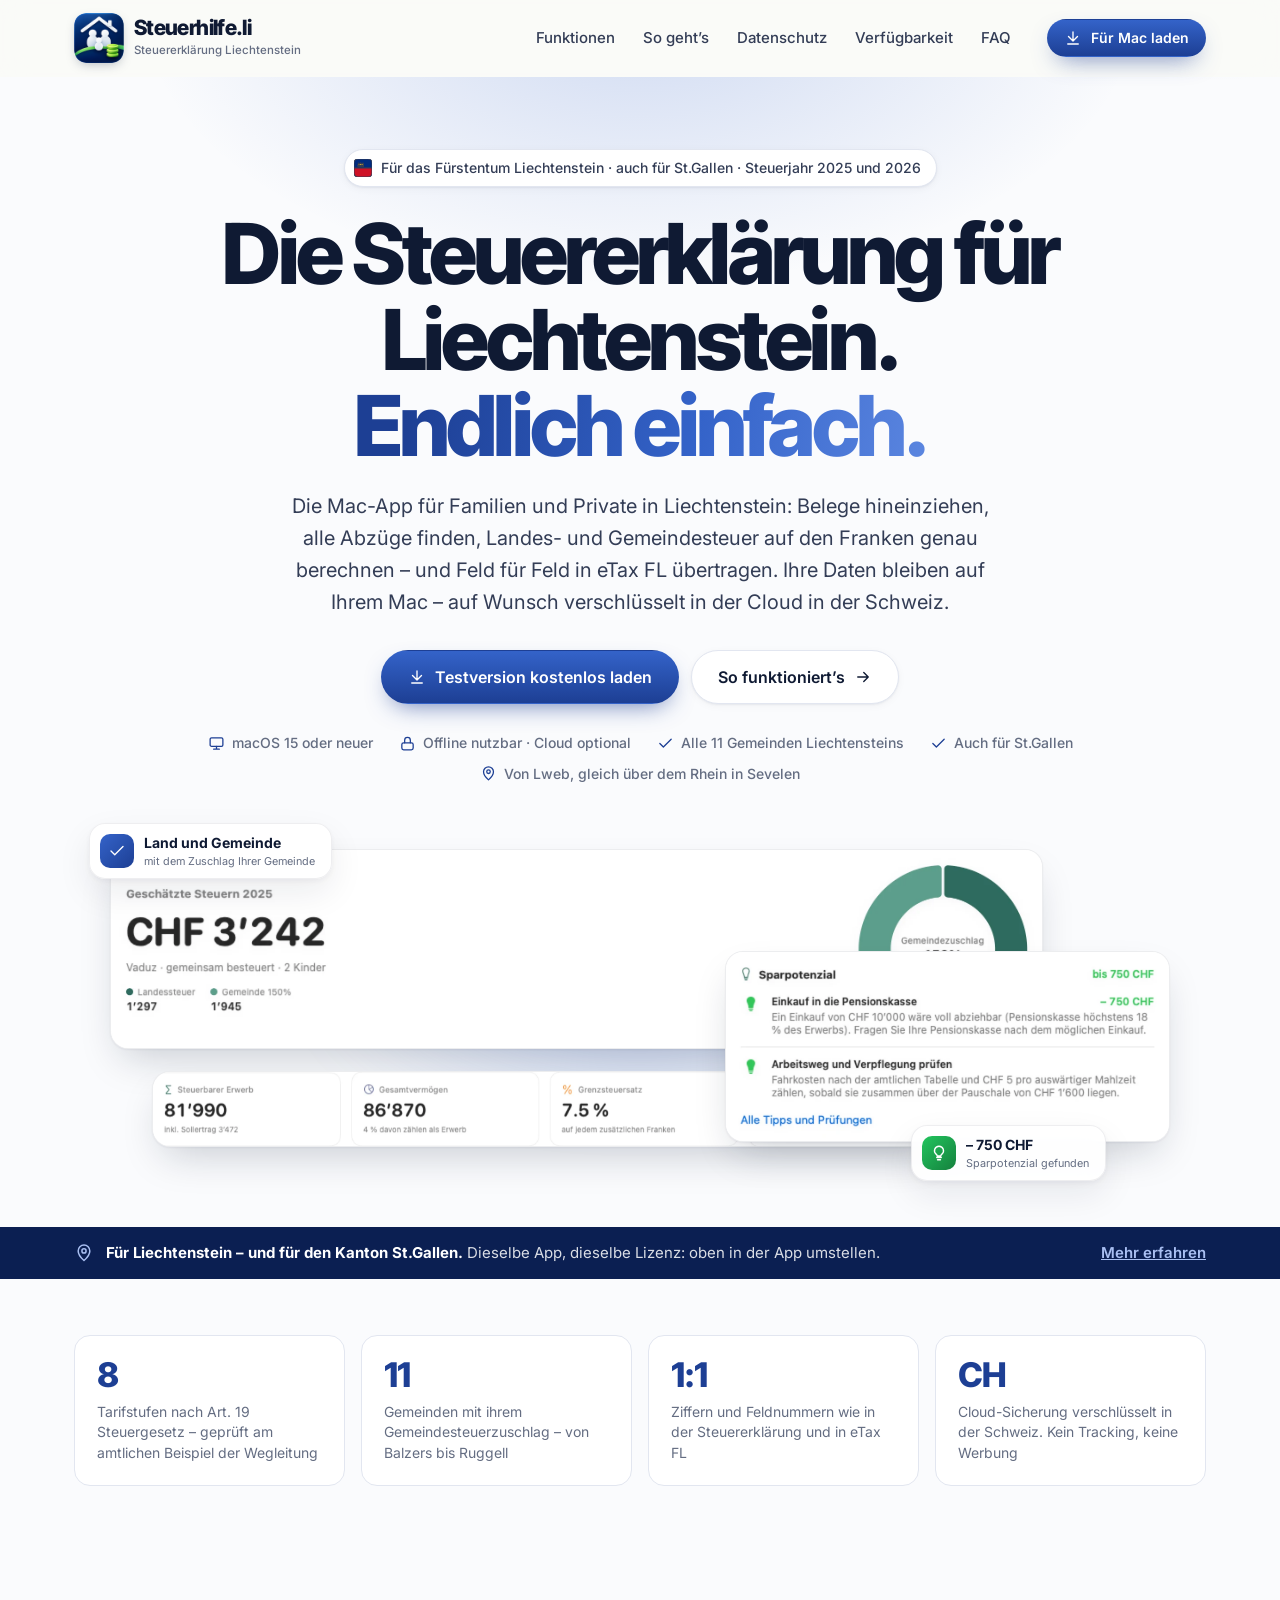
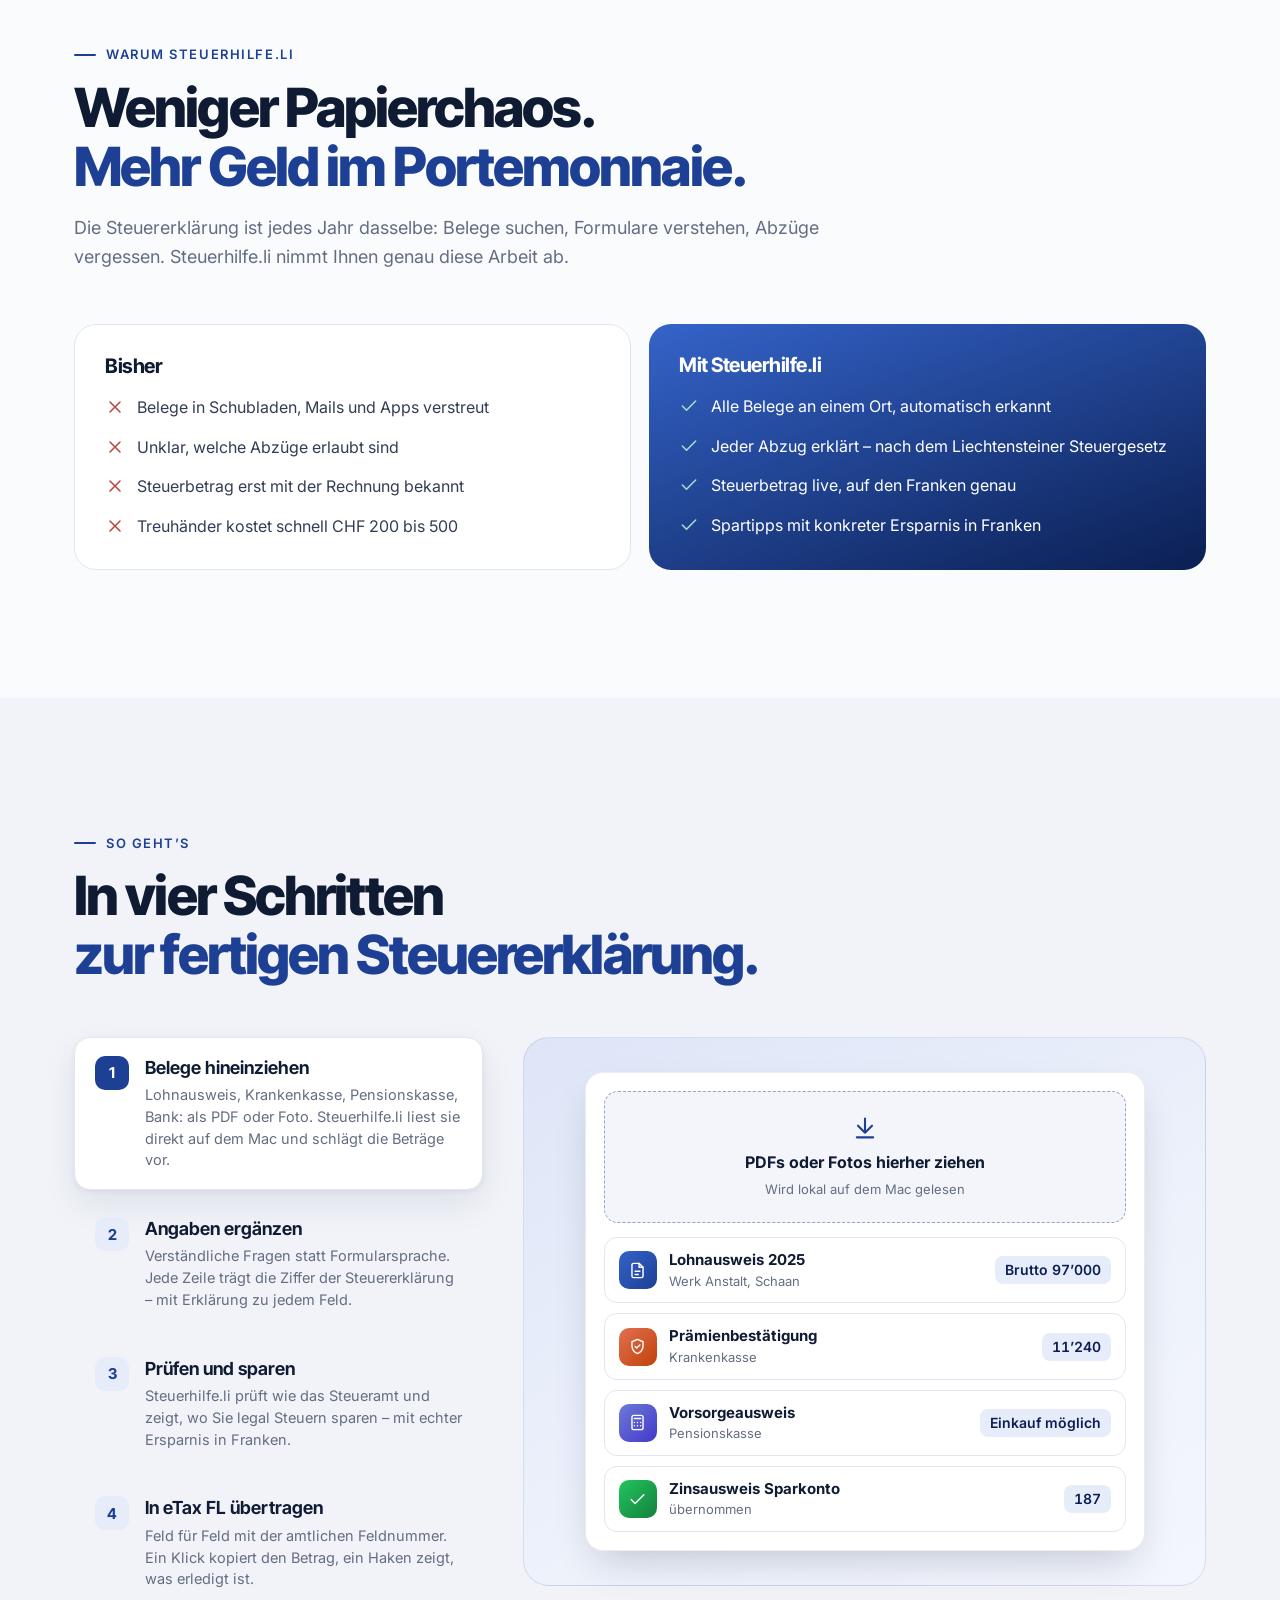
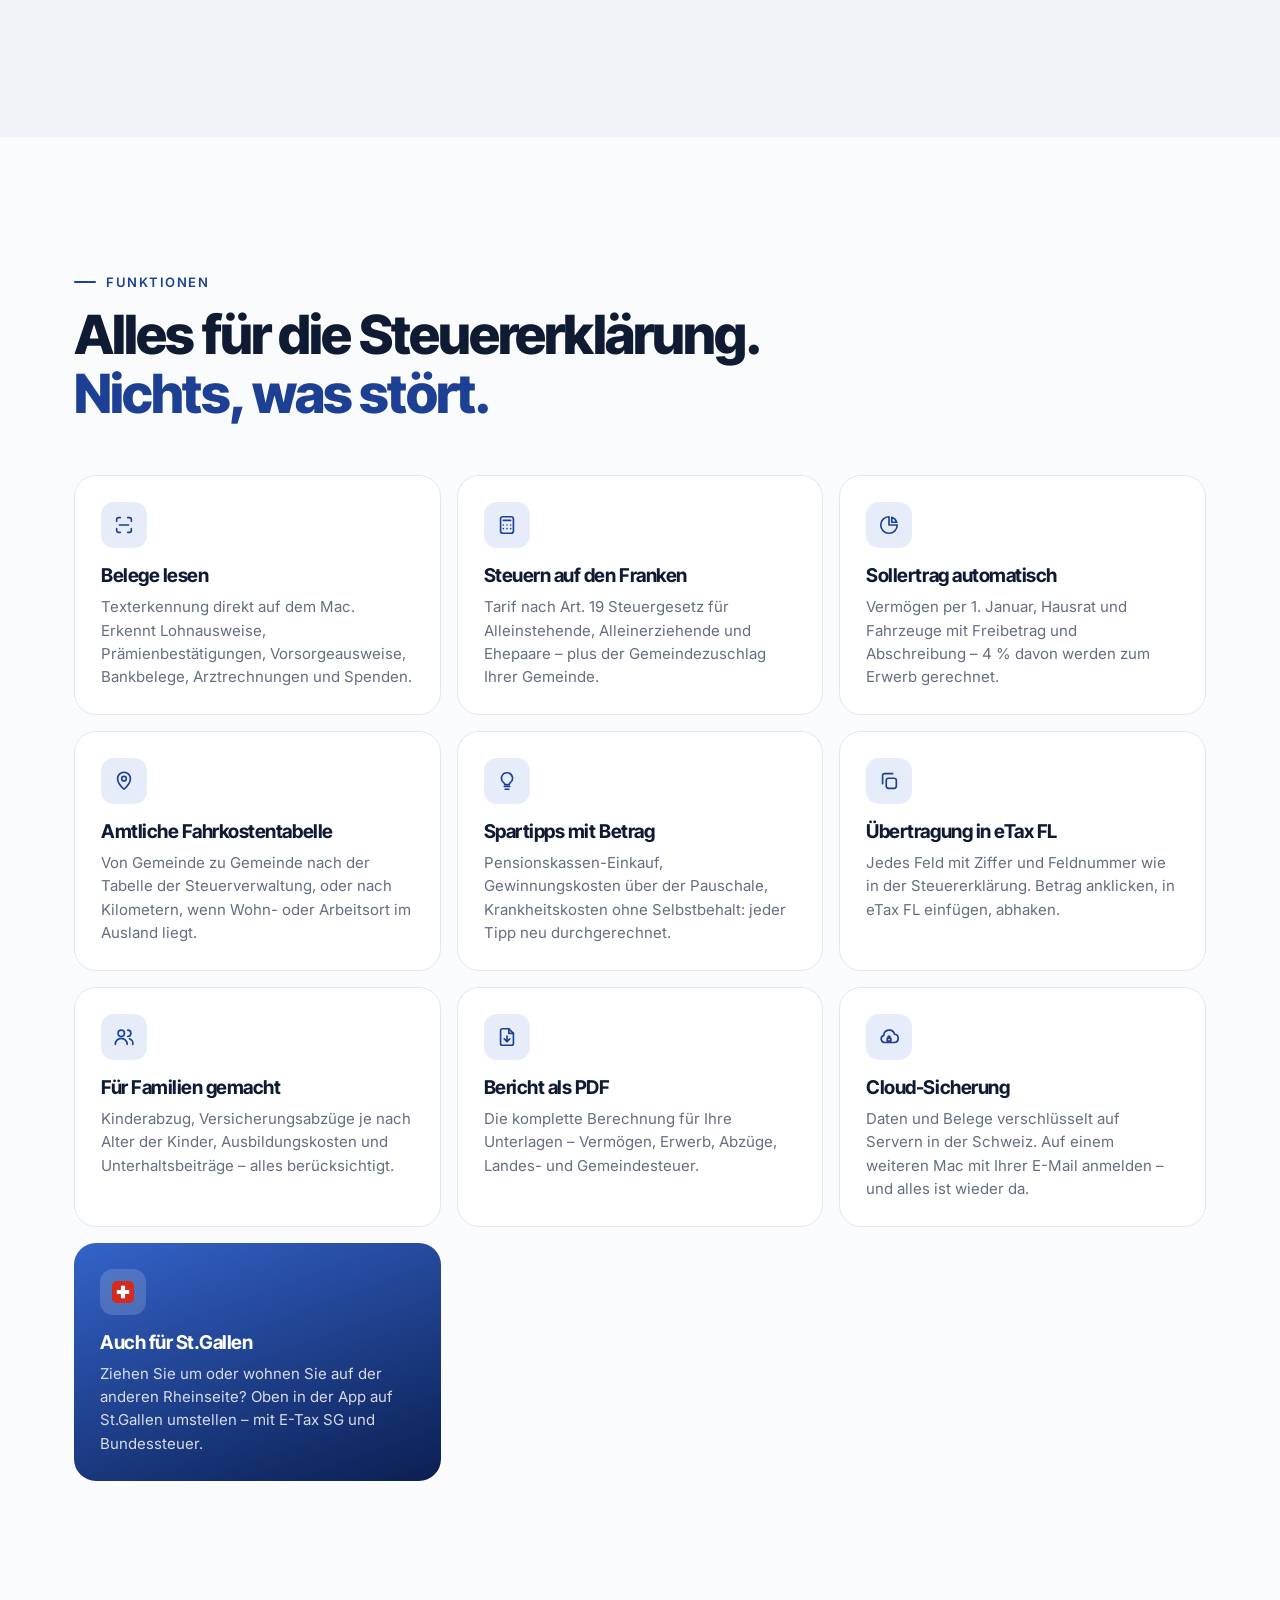
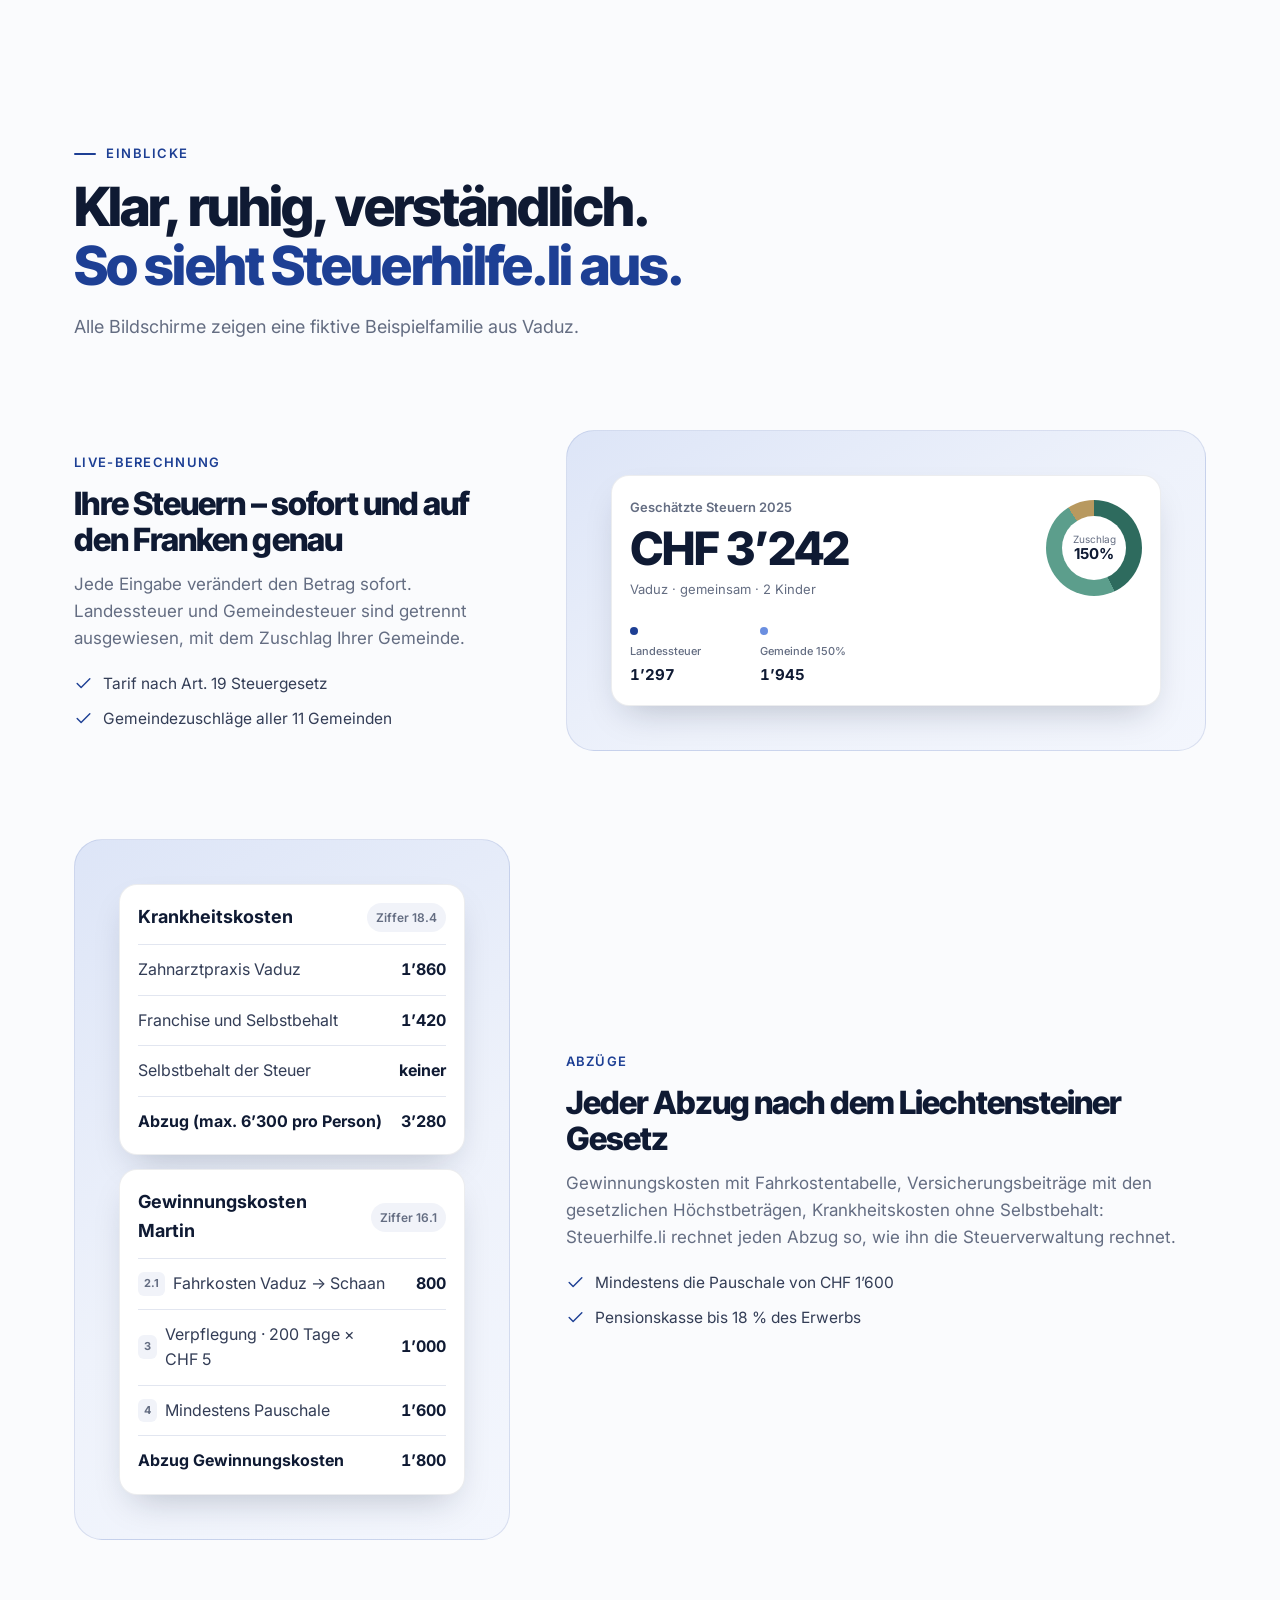
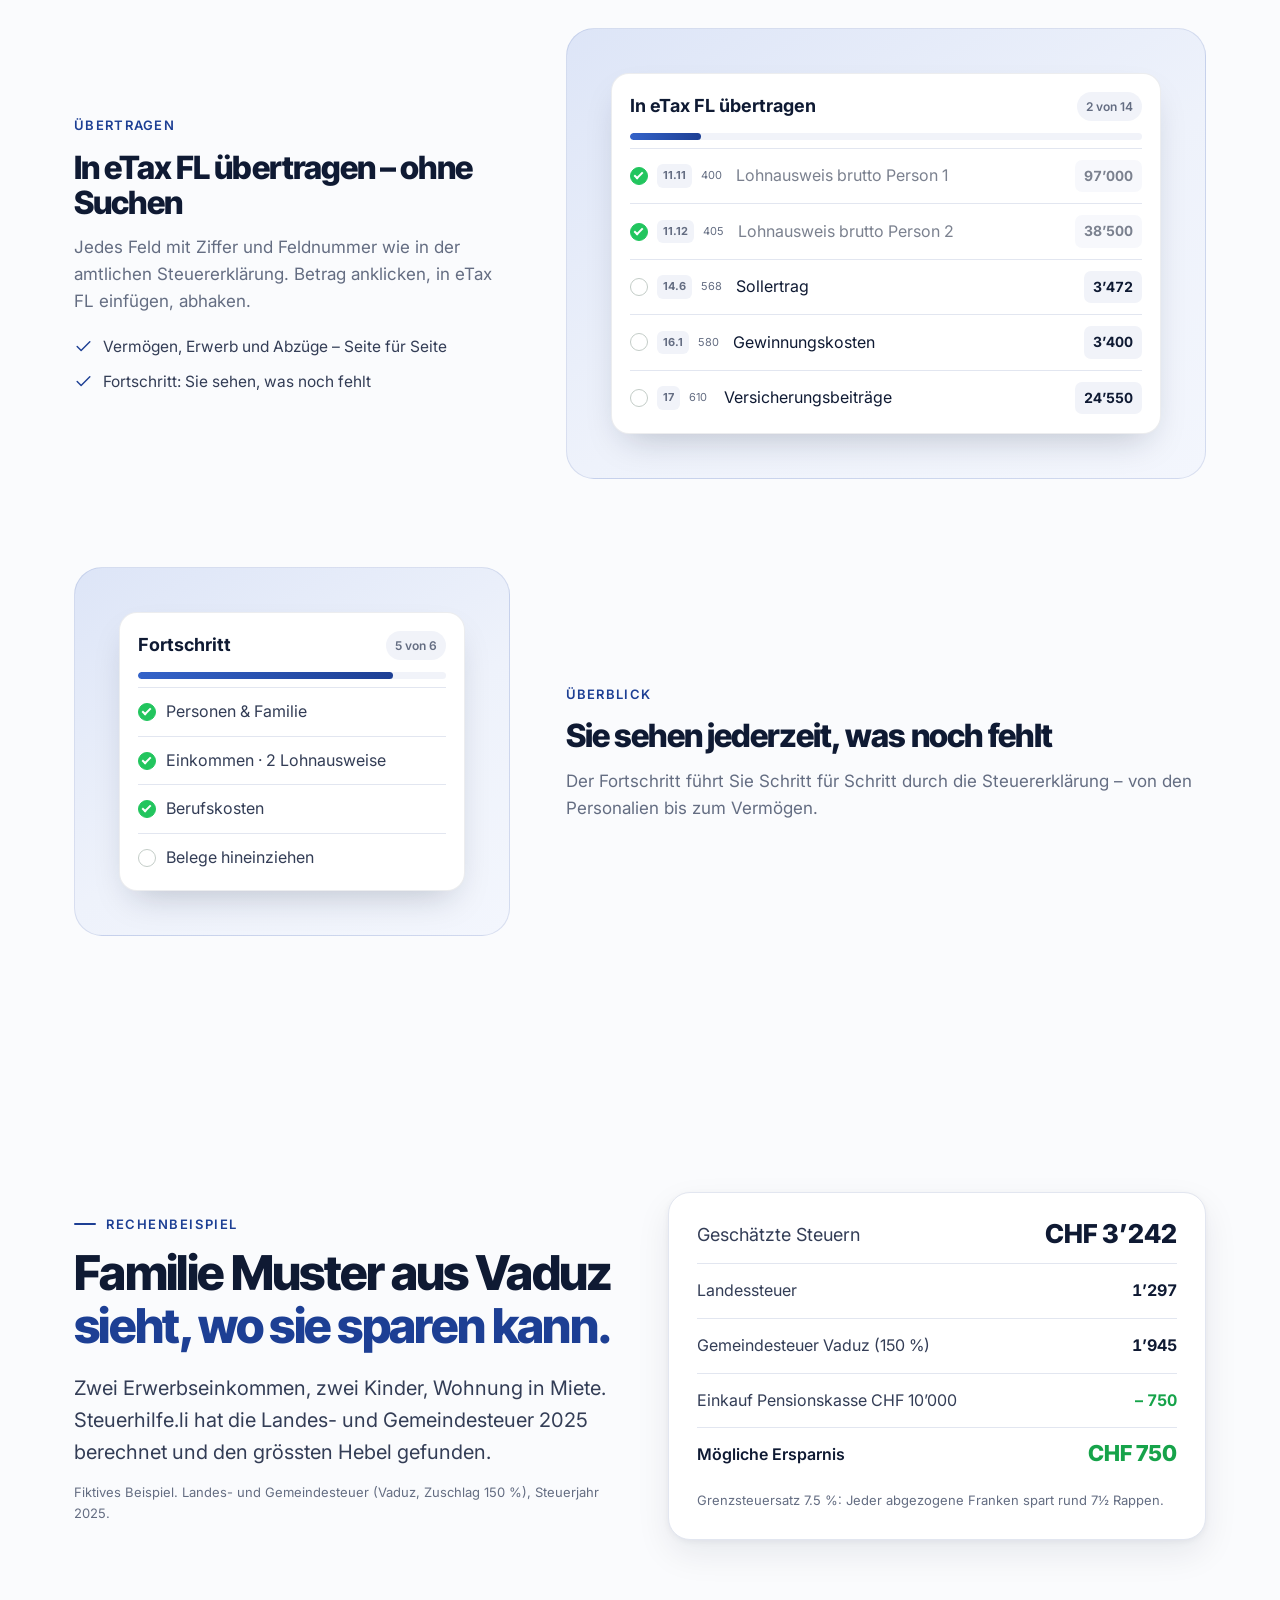
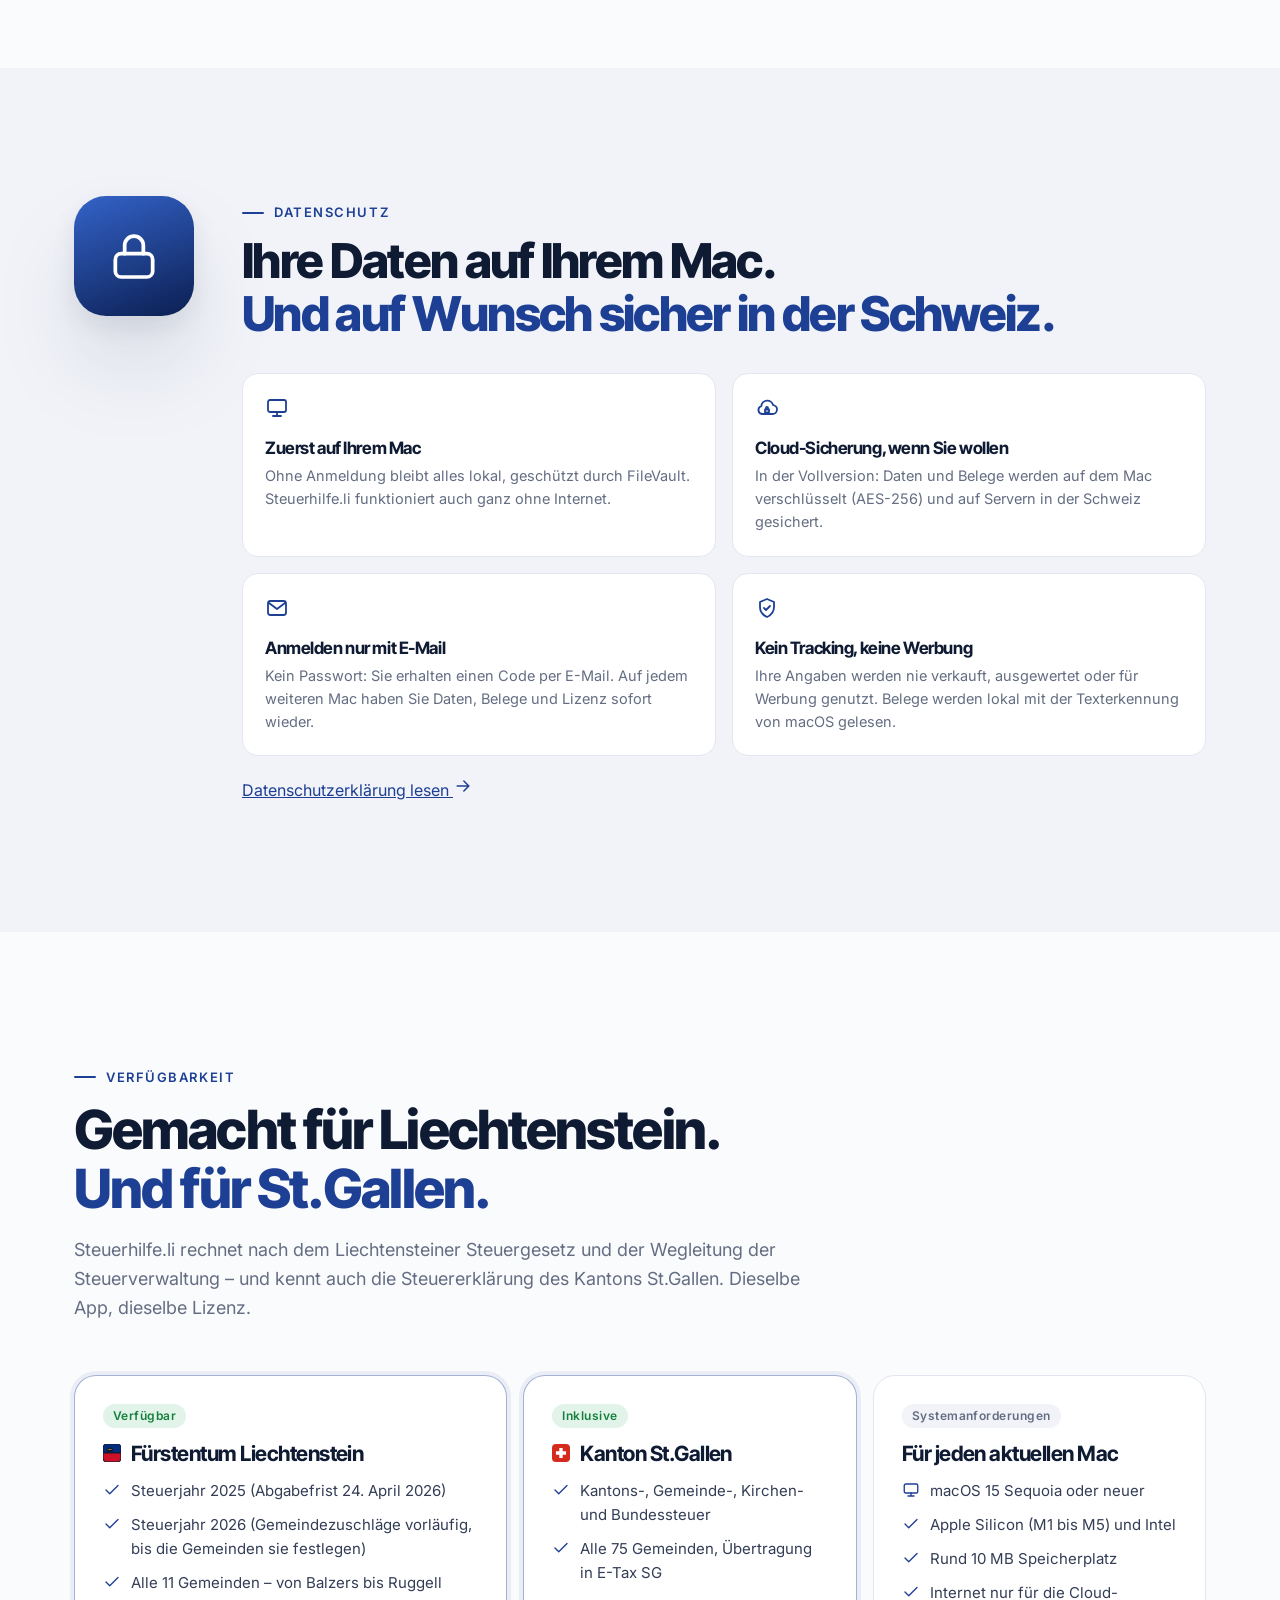
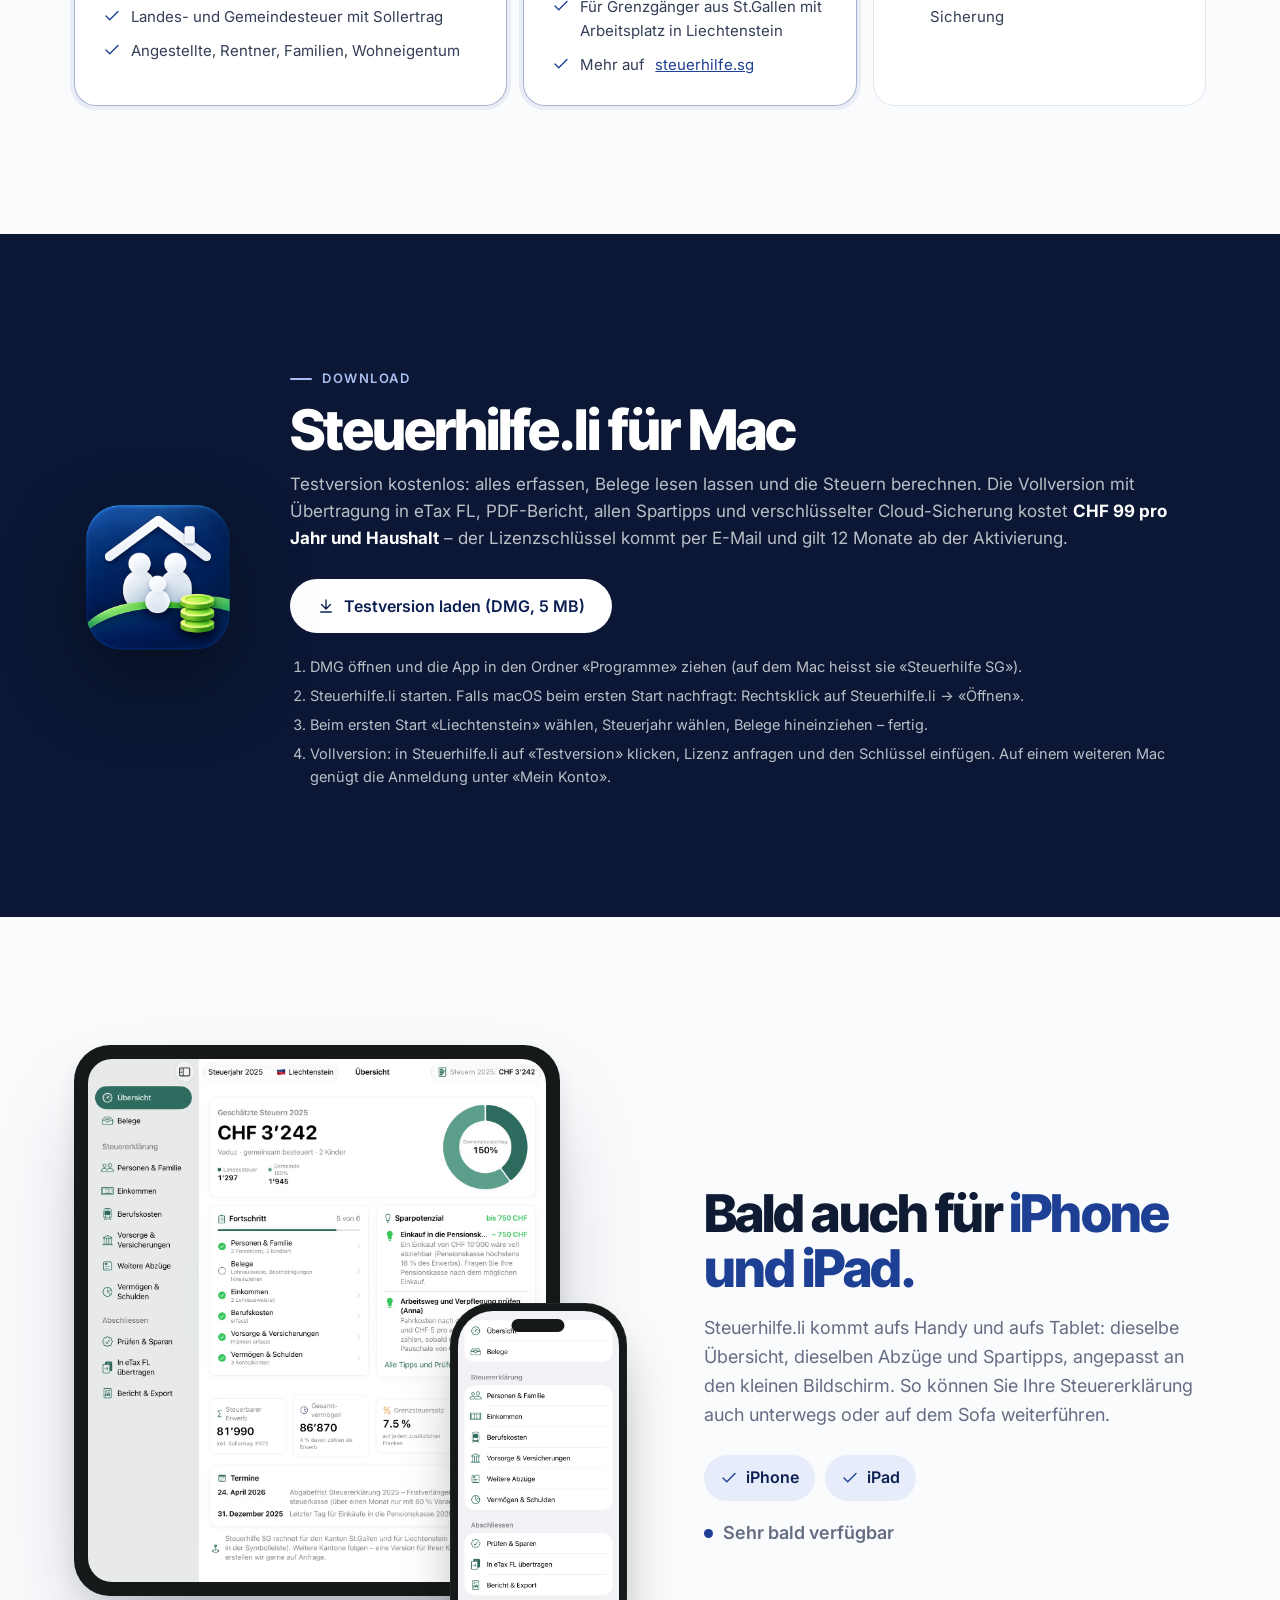
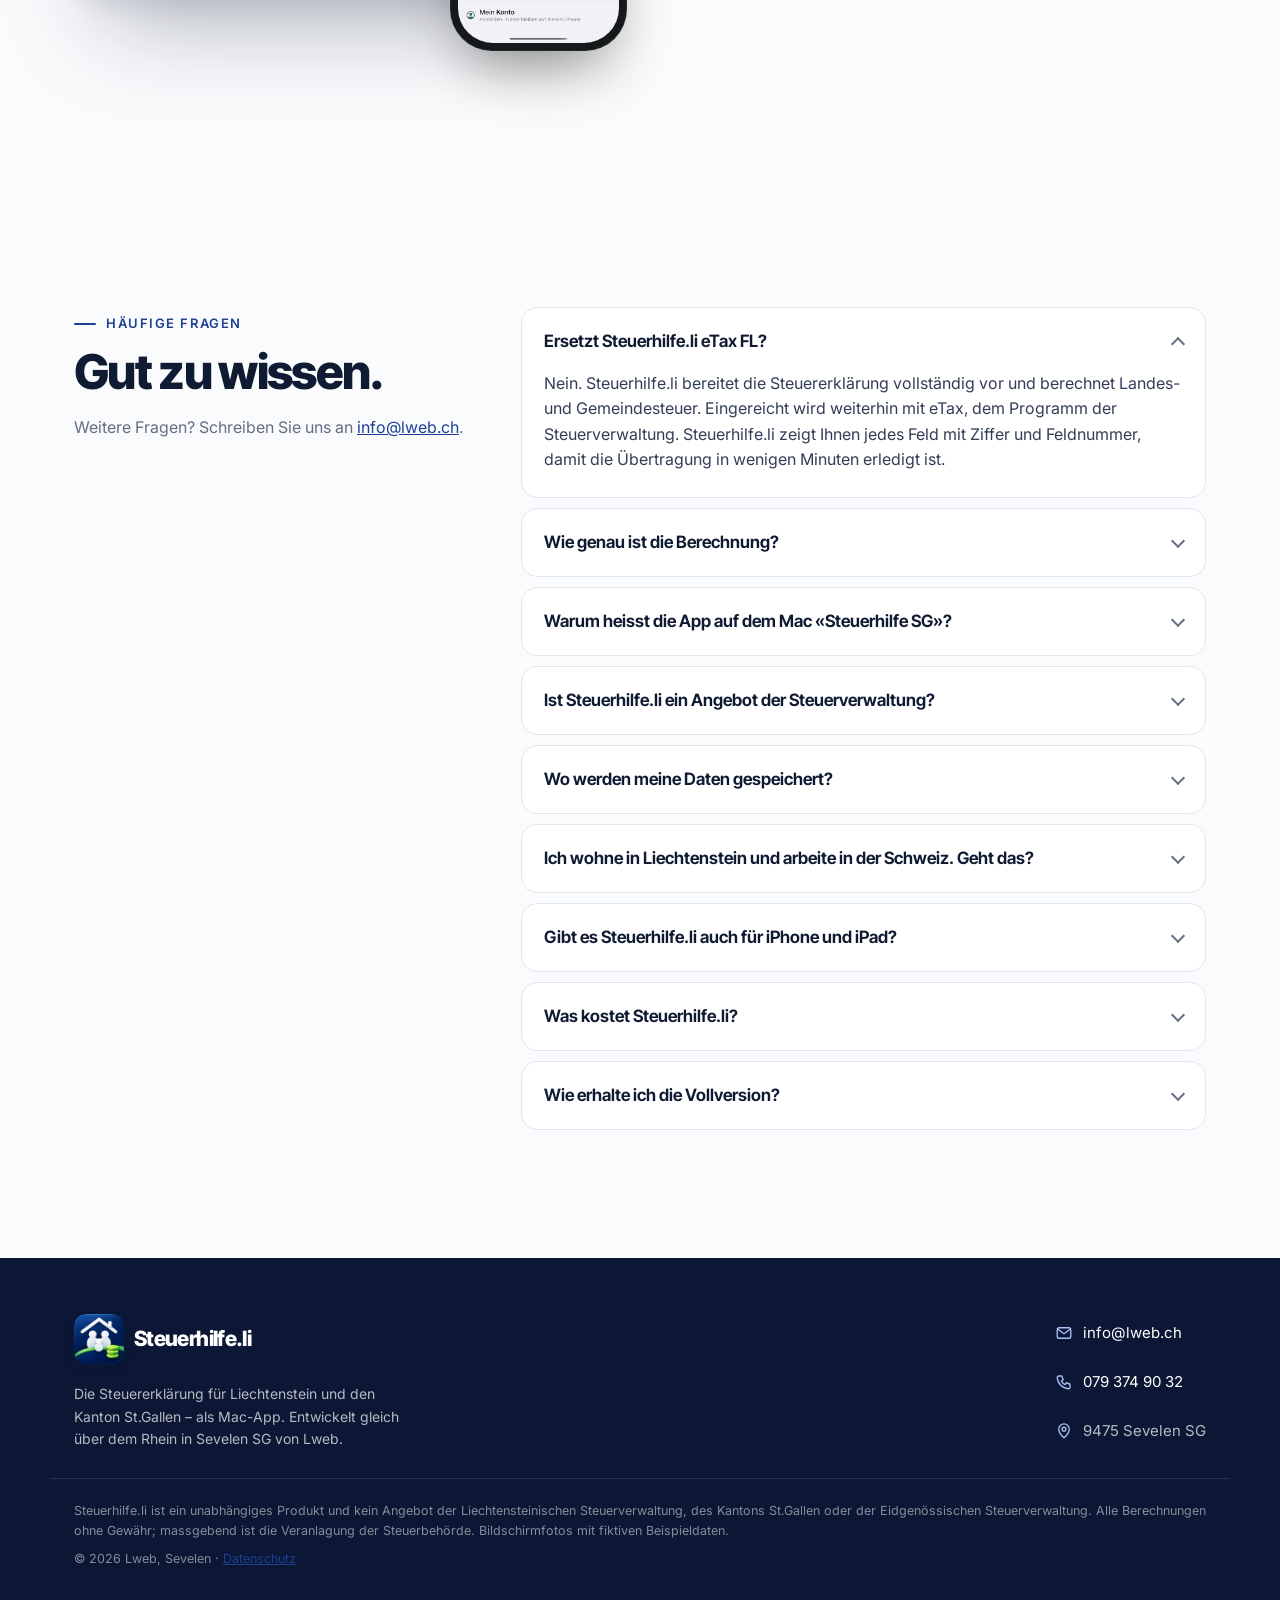
==== commit 6928a335: "Bloque «Bald auch für iPhone und iPad» con capturas de iPad e iPhone Co-Authored-By: Claude Opus 5.5" ====
--- a/index.html
+++ b/index.html
@@ -641,6 +641,27 @@
   </div>
 </section>
 
+<!-- MOBIL · 05/11/2026: la app de iPhone/iPad está hecha y en pruebas; aún no está en las tiendas. -->
+<section class="sec" id="mobil">
+  <div class="wrap mob">
+    <div class="mob__devs reveal" aria-hidden="true">
+      <div class="mob__ipad"><img src="img/app-ipad.webp" alt="" width="1400" height="1597" loading="lazy" decoding="async"></div>
+      <div class="mob__phone"><img src="img/app-iphone.webp" alt="" width="560" height="1156" loading="lazy" decoding="async"></div>
+    </div>
+    <div class="mob__copy">
+      <span class="eyebrow reveal">Demnächst</span>
+      <h2 class="reveal">Bald auch für <em>iPhone und iPad.</em></h2>
+      <p class="reveal">Steuerhilfe.li kommt aufs Handy und aufs Tablet: dieselbe Übersicht, dieselben Abzüge und Spartipps, angepasst an den kleinen Bildschirm. So können Sie Ihre Steuererklärung auch unterwegs oder auf dem Sofa weiterführen.</p>
+      <ul class="mob__chips reveal">
+        <li><svg class="ic"><use href="#i-check"/></svg>iPhone</li>
+        <li><svg class="ic"><use href="#i-check"/></svg>iPad</li>
+      </ul>
+      <p class="mob__note reveal"><span class="mob__dot"></span>Sehr bald verfügbar</p>
+    </div>
+  </div>
+</section>
+
+
 <!-- FAQ -->
 <section class="sec" id="faq">
   <div class="wrap faq">
--- a/css/style.css
+++ b/css/style.css
@@ -458,3 +458,29 @@
 .brand img { width: 50px; height: 50px; border-radius: 12px; margin: 0; box-shadow: 0 4px 12px -4px rgba(15, 26, 51,.35); }
 .hdr__in { height: 76px; }
 @media (max-width: 680px) { .brand img { width: 42px; height: 42px; border-radius: 10px; } .hdr__in { height: 66px; } }
+
+/* ---------- Mobil: iPad + iPhone (05/11/2026) ---------- */
+.mob { display: grid; grid-template-columns: minmax(0, 1.1fr) minmax(0, 1fr); gap: clamp(36px, 6vw, 80px); align-items: center; }
+.mob__devs { position: relative; padding: 0 12% 10% 0; }
+.mob__ipad { border-radius: clamp(22px, 3vw, 36px); background: #15191a; padding: clamp(8px, 1.1vw, 14px); box-shadow: var(--sh-lg); }
+.mob__ipad img { display: block; width: 100%; height: auto; border-radius: clamp(14px, 2vw, 24px); }
+.mob__phone { position: absolute; right: 0; bottom: 0; width: 32%; border-radius: clamp(24px, 3.4vw, 42px); background: #15191a; padding: clamp(5px, .7vw, 8px); box-shadow: 0 30px 60px -18px rgba(0, 0, 0, .45), 0 0 0 1px rgba(255, 255, 255, .06) inset; }
+.mob__phone img { display: block; width: 100%; height: auto; border-radius: clamp(19px, 2.8vw, 35px); }
+.mob__phone::before { content: ""; position: absolute; top: clamp(9px, 1.3vw, 16px); left: 50%; width: 30%; height: clamp(8px, 1.1vw, 13px); transform: translateX(-50%); border-radius: 99px; background: #15191a; }
+.mob__copy h2 { font-size: clamp(32px, 4.4vw, 52px); font-weight: 800; letter-spacing: -.035em; margin-top: 14px; line-height: 1.05; }
+.mob__copy h2 em { font-style: normal; color: var(--brand); }
+.mob__copy > p { margin-top: 18px; color: var(--muted); font-size: 18px; line-height: 1.6; }
+.mob__chips { display: flex; flex-wrap: wrap; gap: 10px; margin: 26px 0 0; padding: 0; list-style: none; }
+.mob__chips li { display: inline-flex; align-items: center; gap: 8px; padding: 10px 16px; border-radius: 999px; background: var(--brand-soft); color: var(--brand-dark); font-weight: 600; }
+.mob__chips .ic { width: 18px; height: 18px; color: var(--brand); }
+.mob__note { display: flex; align-items: center; gap: 10px; margin-top: 22px; font-weight: 600; color: var(--ink-2); }
+.mob__dot { width: 9px; height: 9px; border-radius: 50%; background: var(--brand); box-shadow: 0 0 0 0 var(--brand); animation: mobPuls 2s infinite; }
+@keyframes mobPuls { 70% { box-shadow: 0 0 0 9px rgba(0, 0, 0, 0); } 100% { box-shadow: 0 0 0 0 rgba(0, 0, 0, 0); } }
+@media (max-width: 900px) {
+  .mob { grid-template-columns: 1fr; }
+  .mob__devs { max-width: 560px; margin: 0 auto; width: 100%; }
+  .mob__copy { text-align: center; }
+  .mob__copy .eyebrow { justify-content: center; }
+  .mob__chips, .mob__note { justify-content: center; }
+}
+@media (prefers-reduced-motion: reduce) { .mob__dot { animation: none; } }
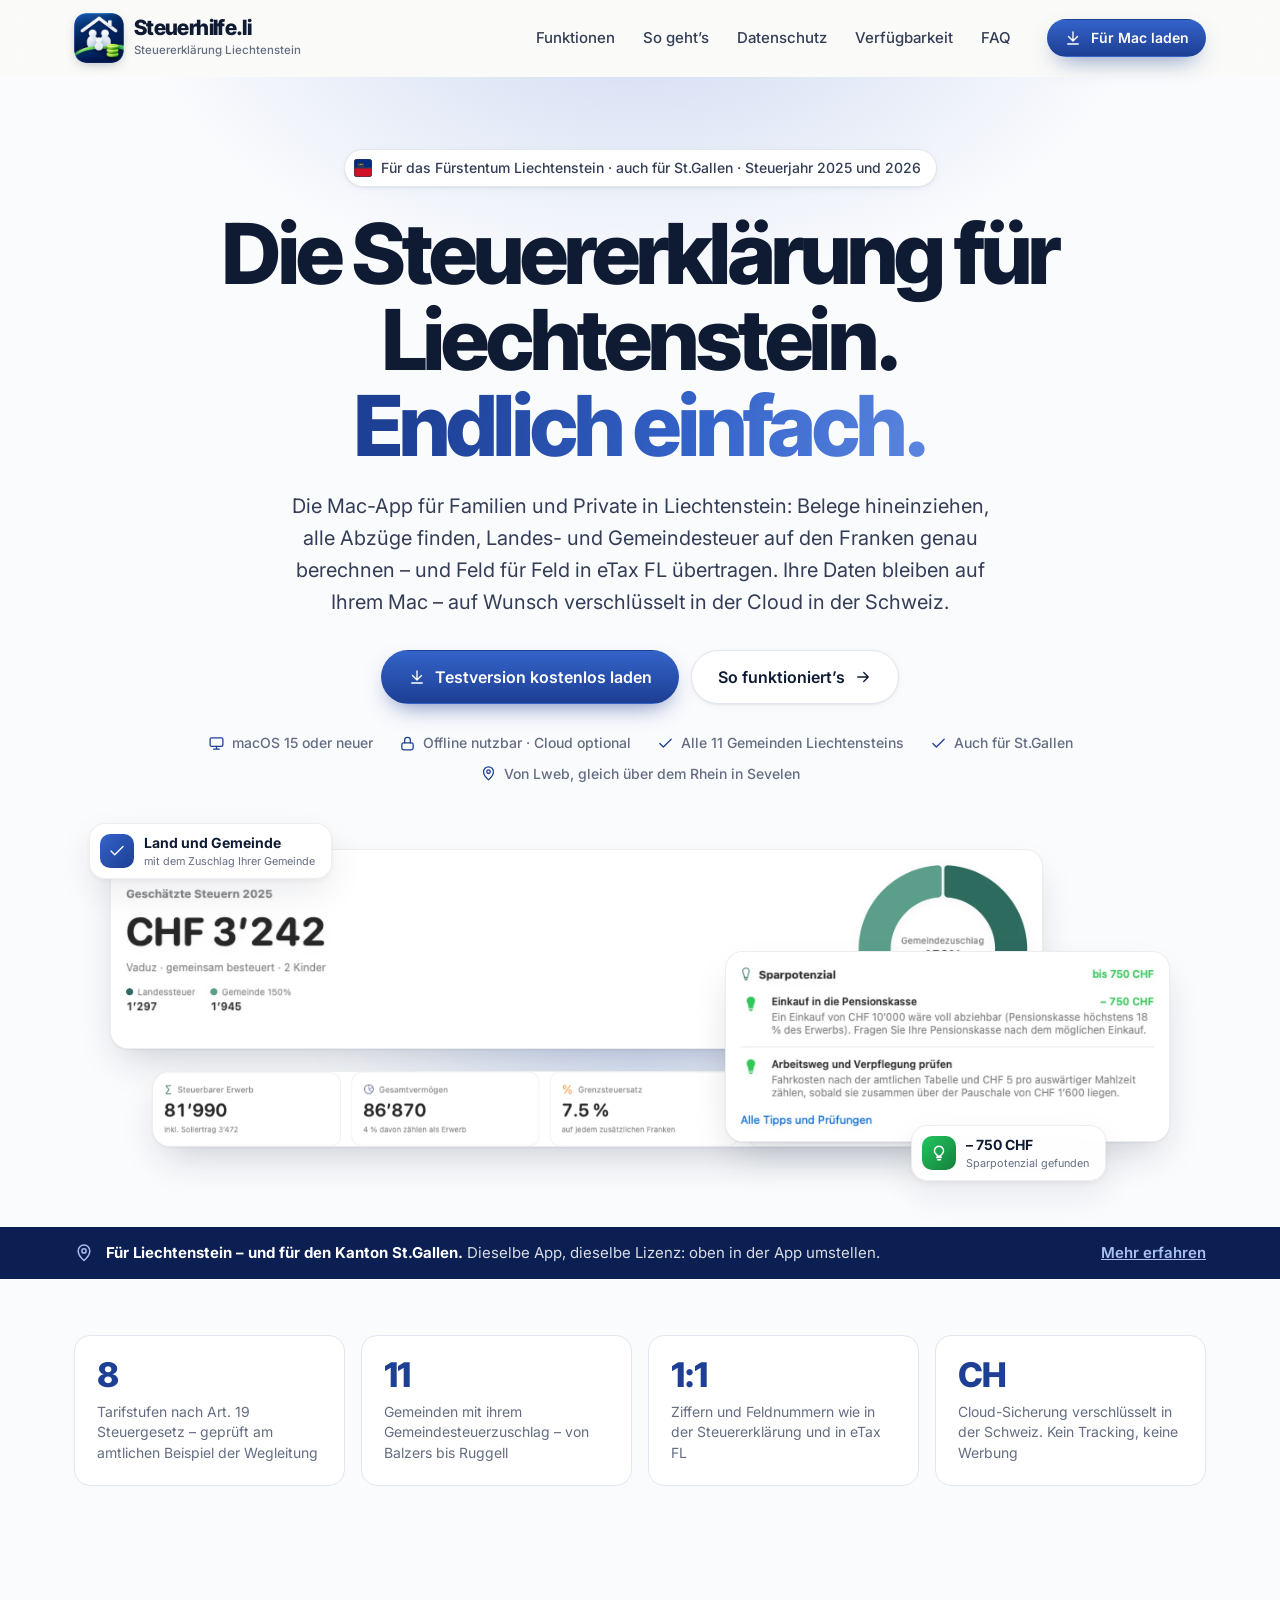
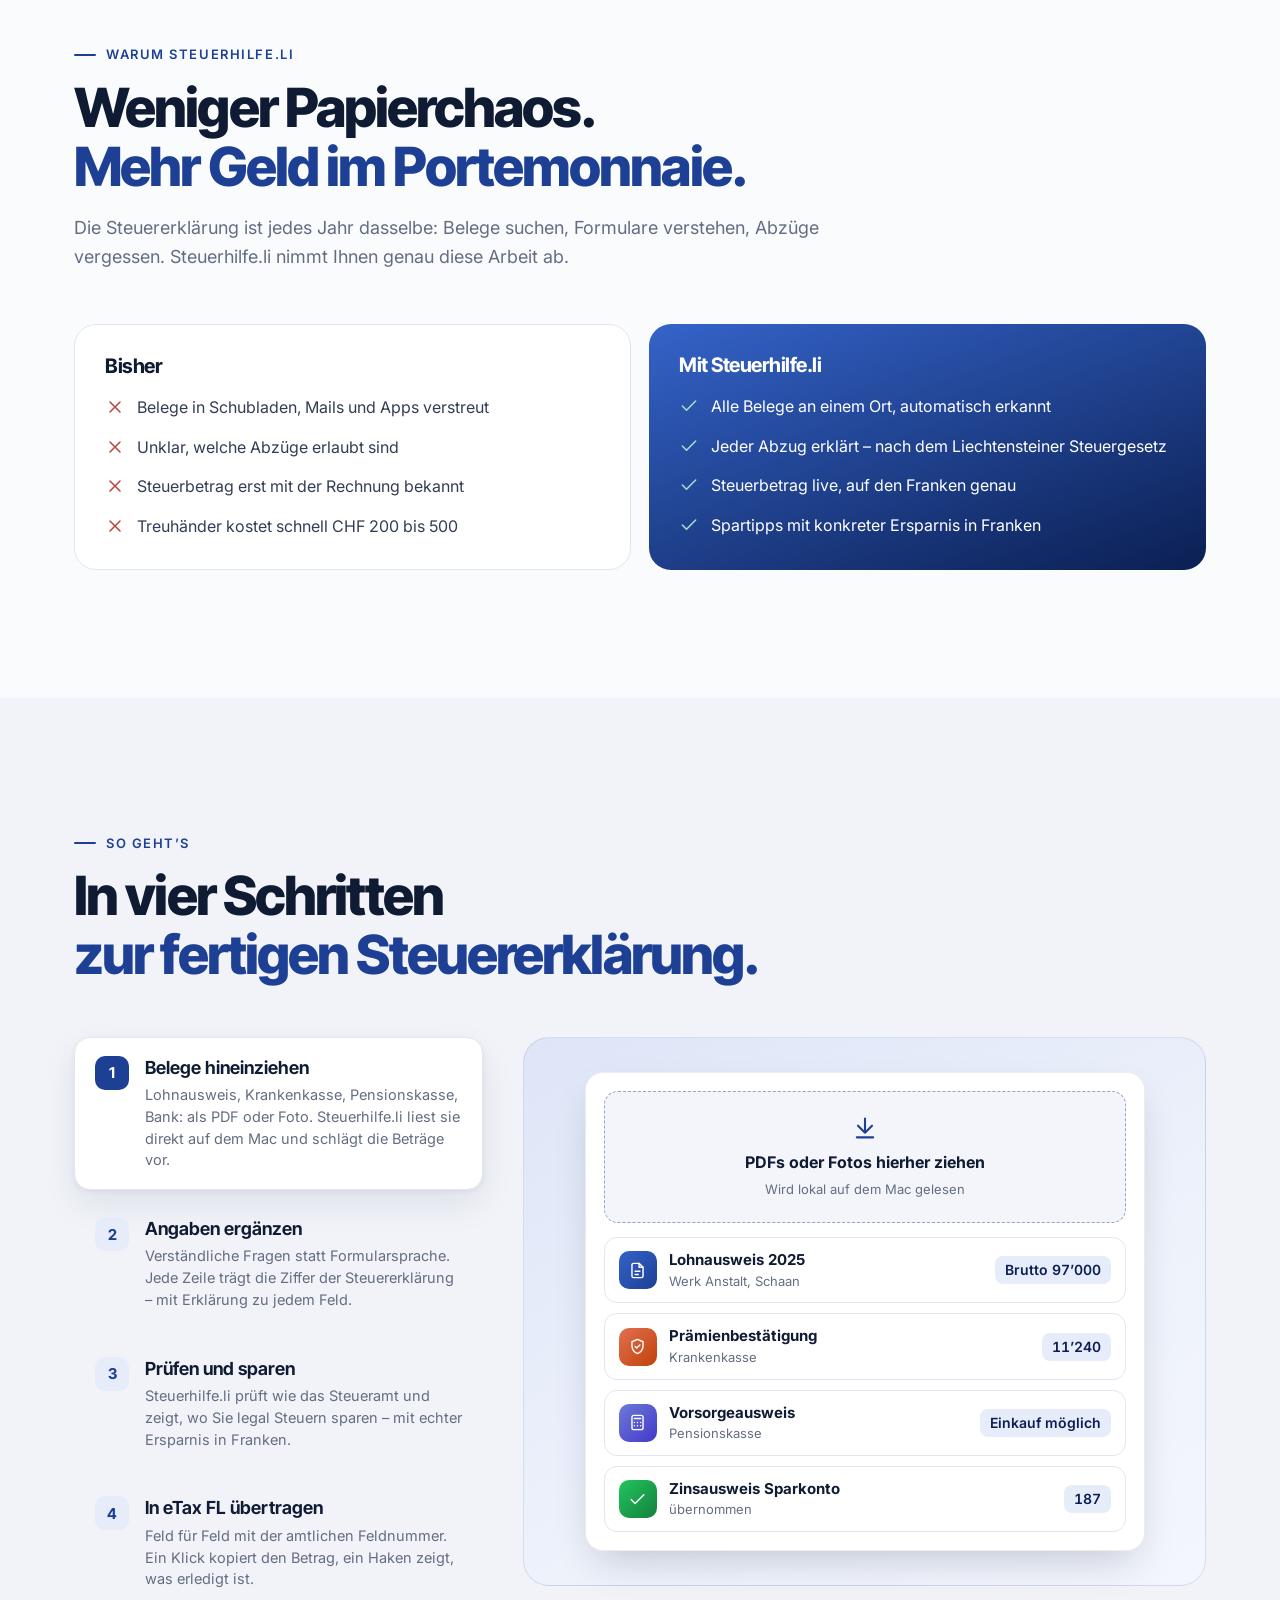
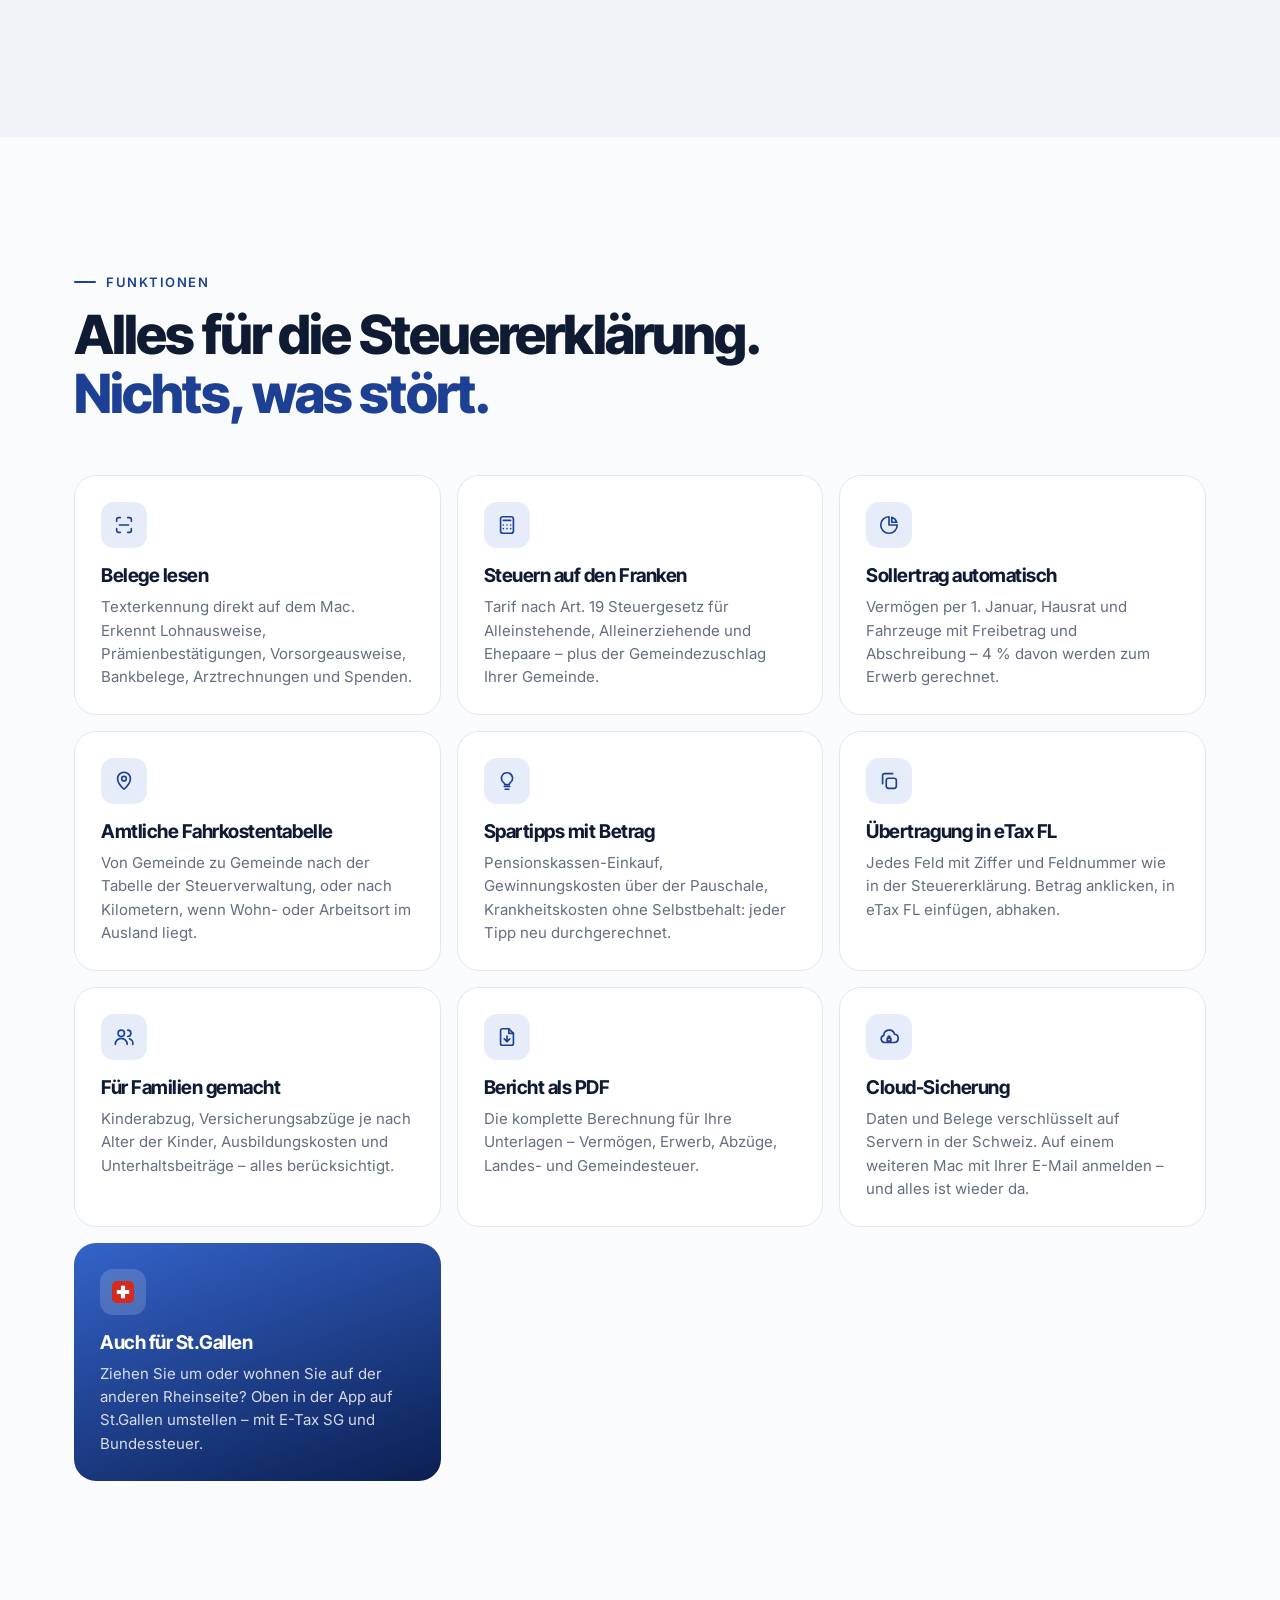
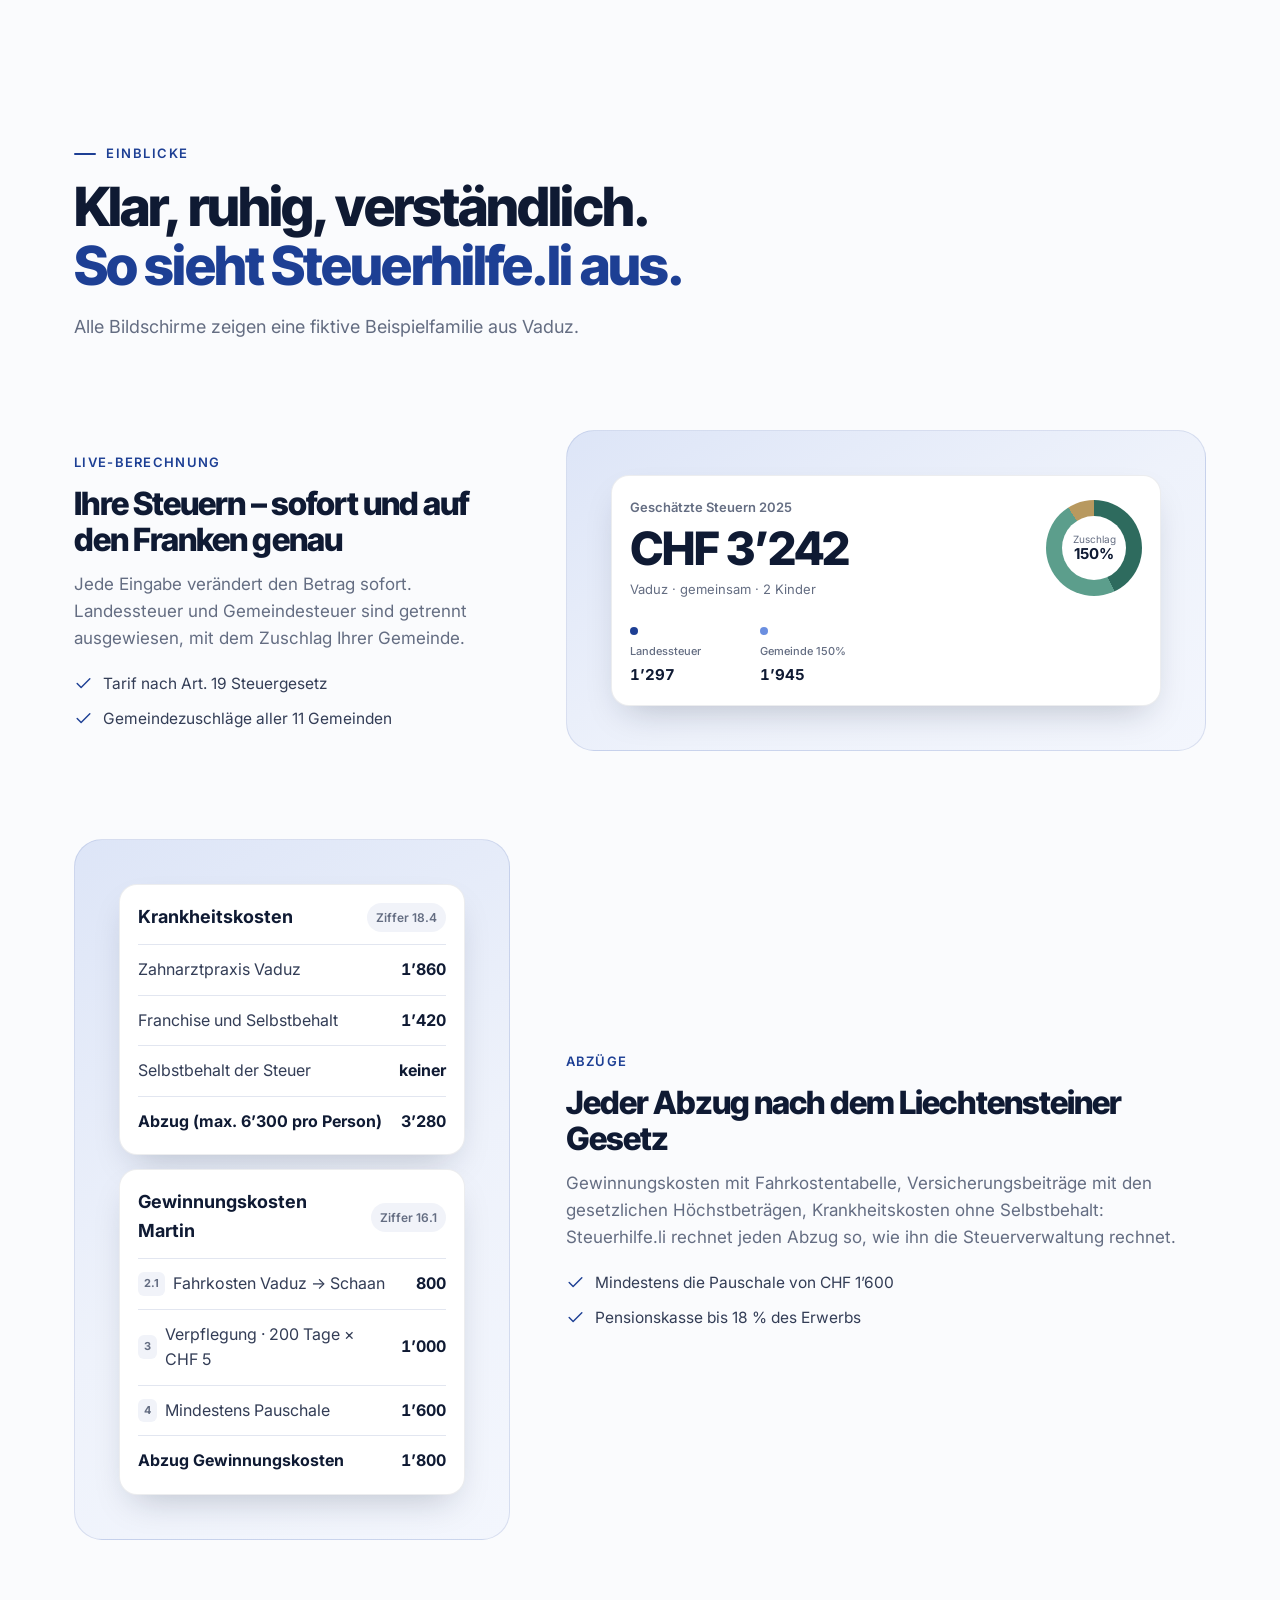
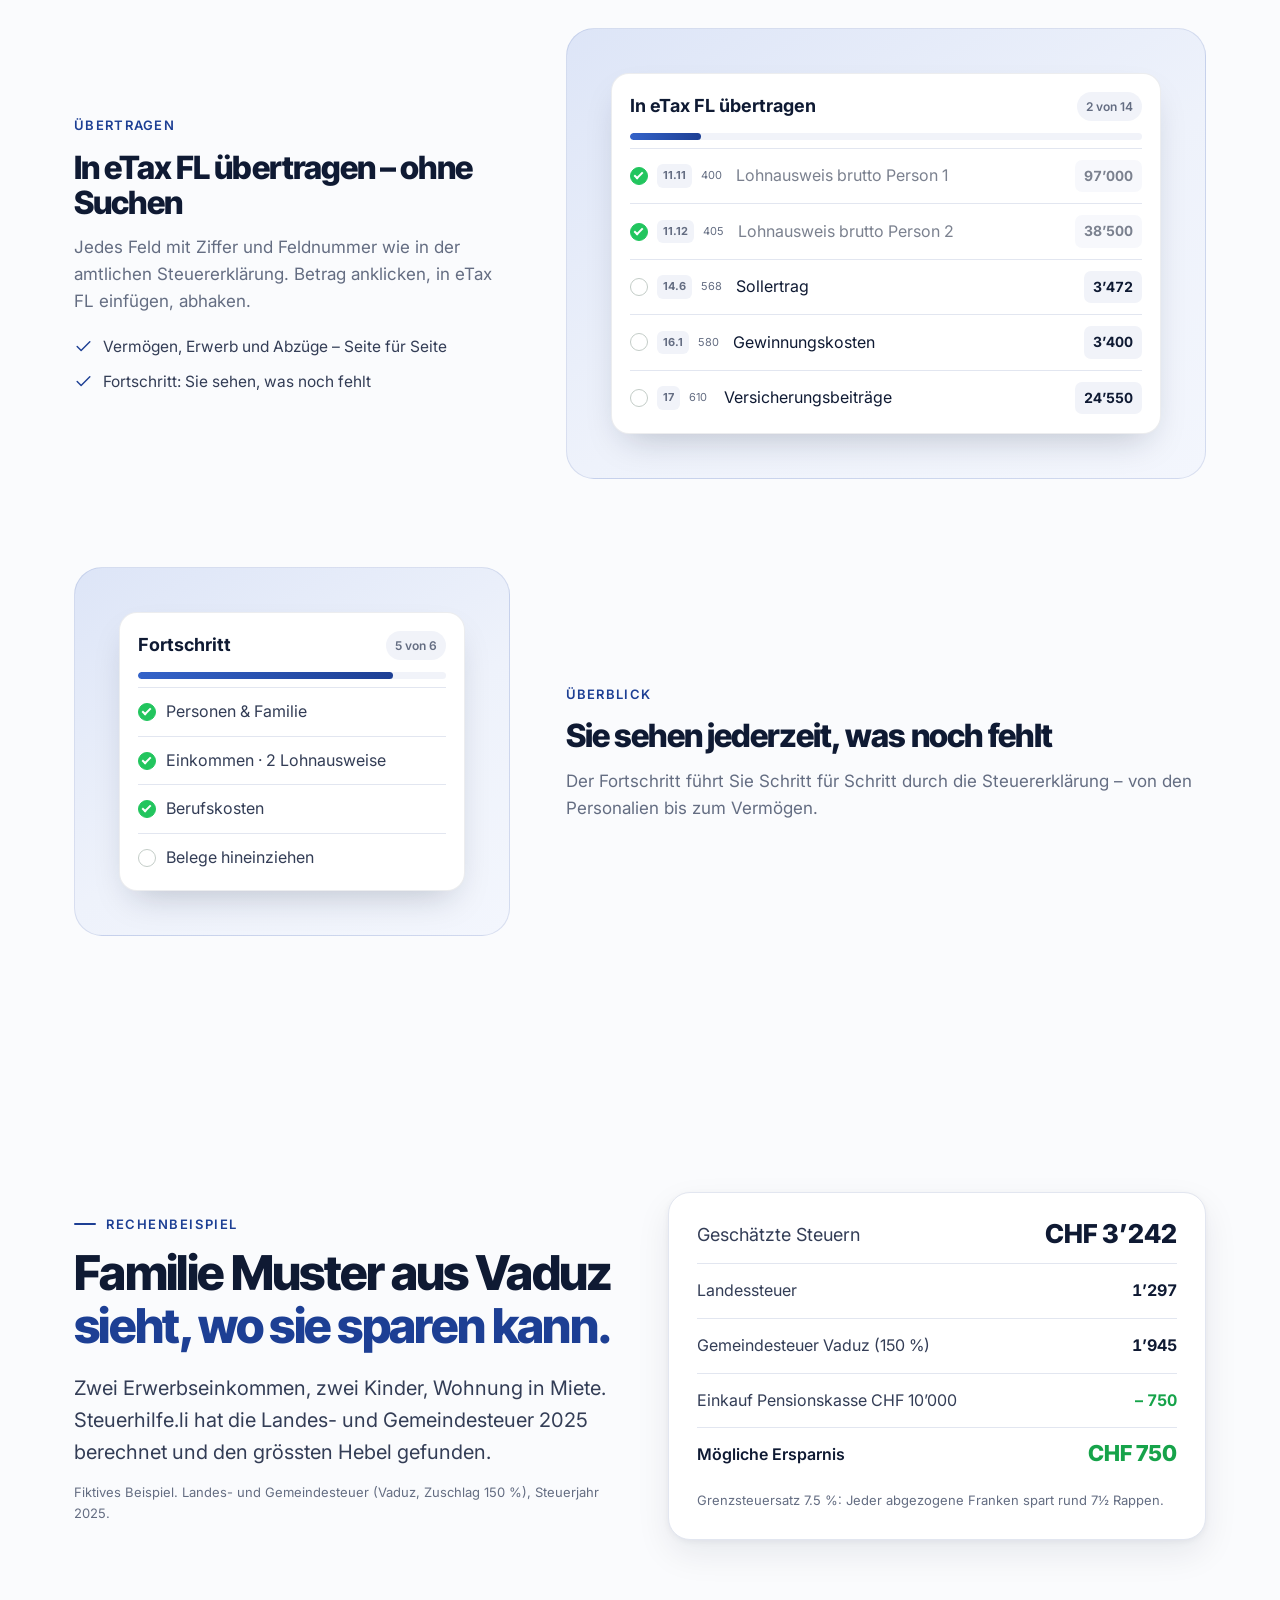
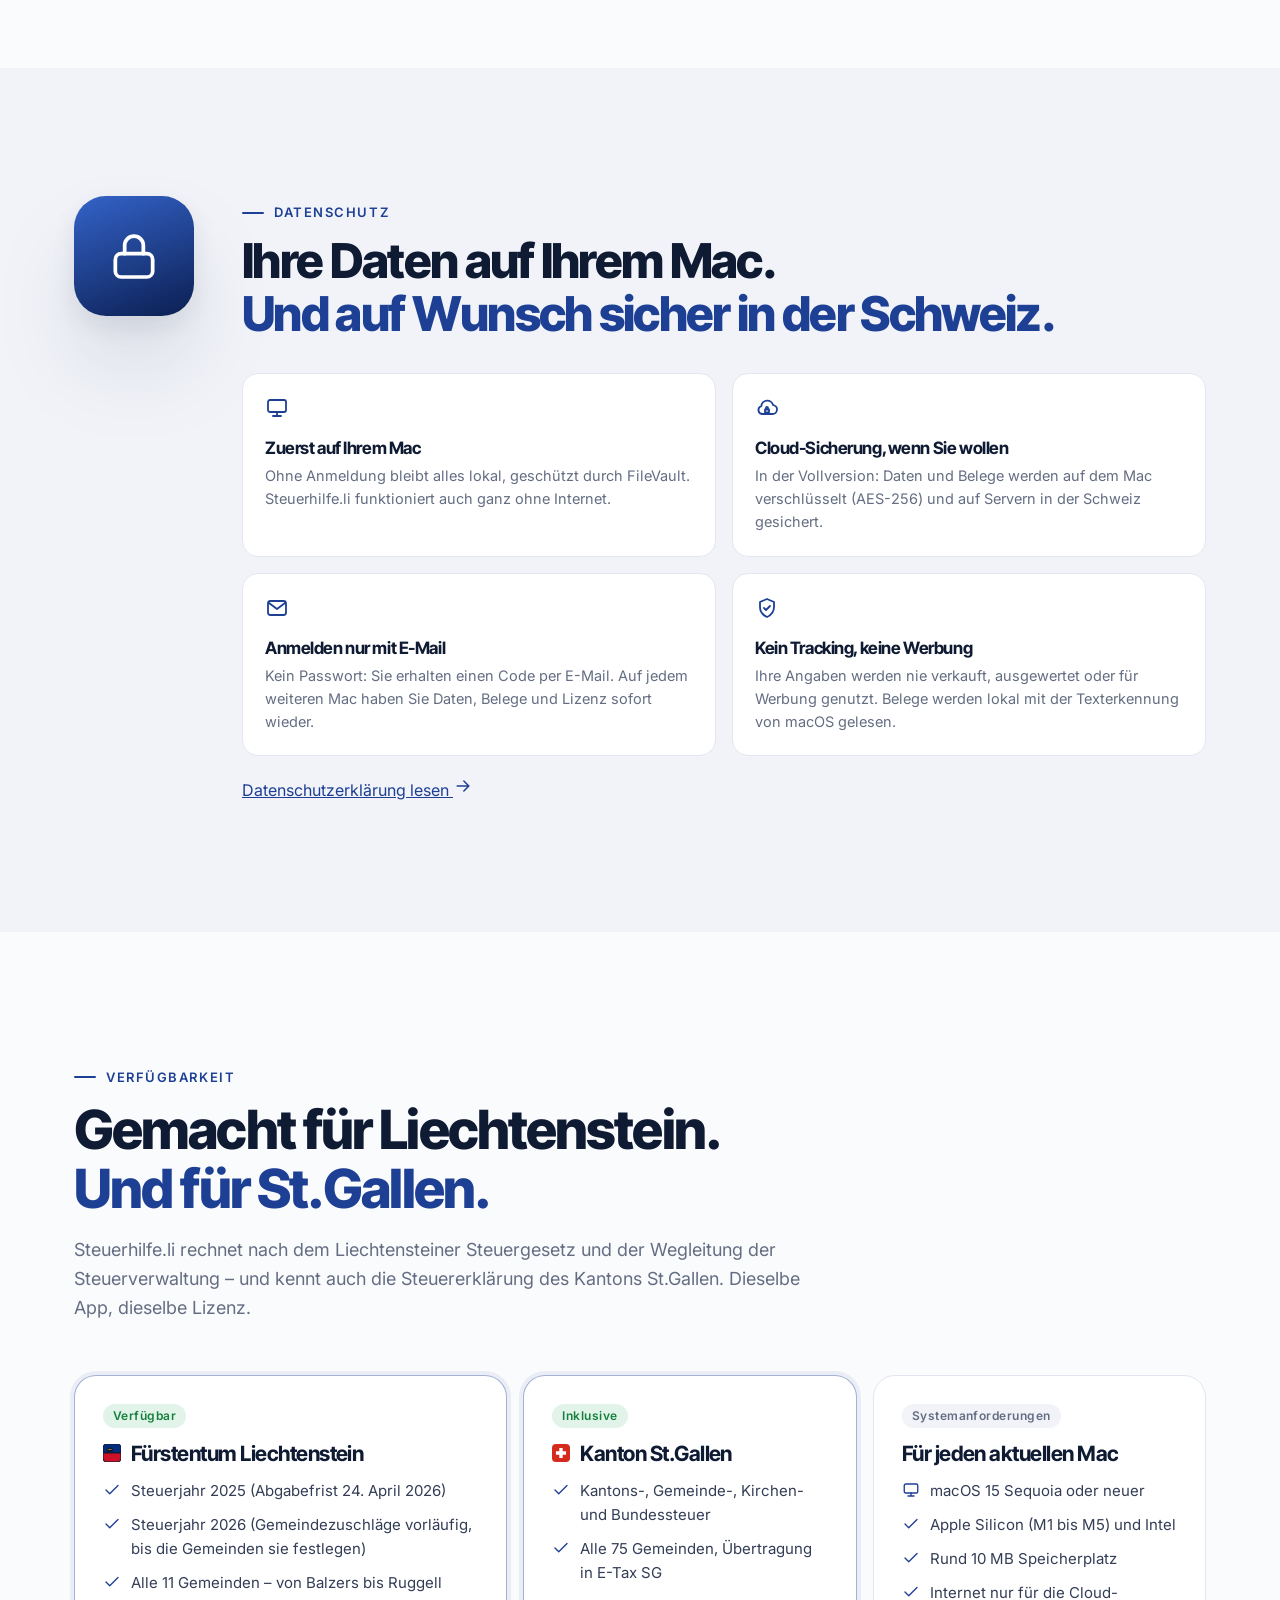
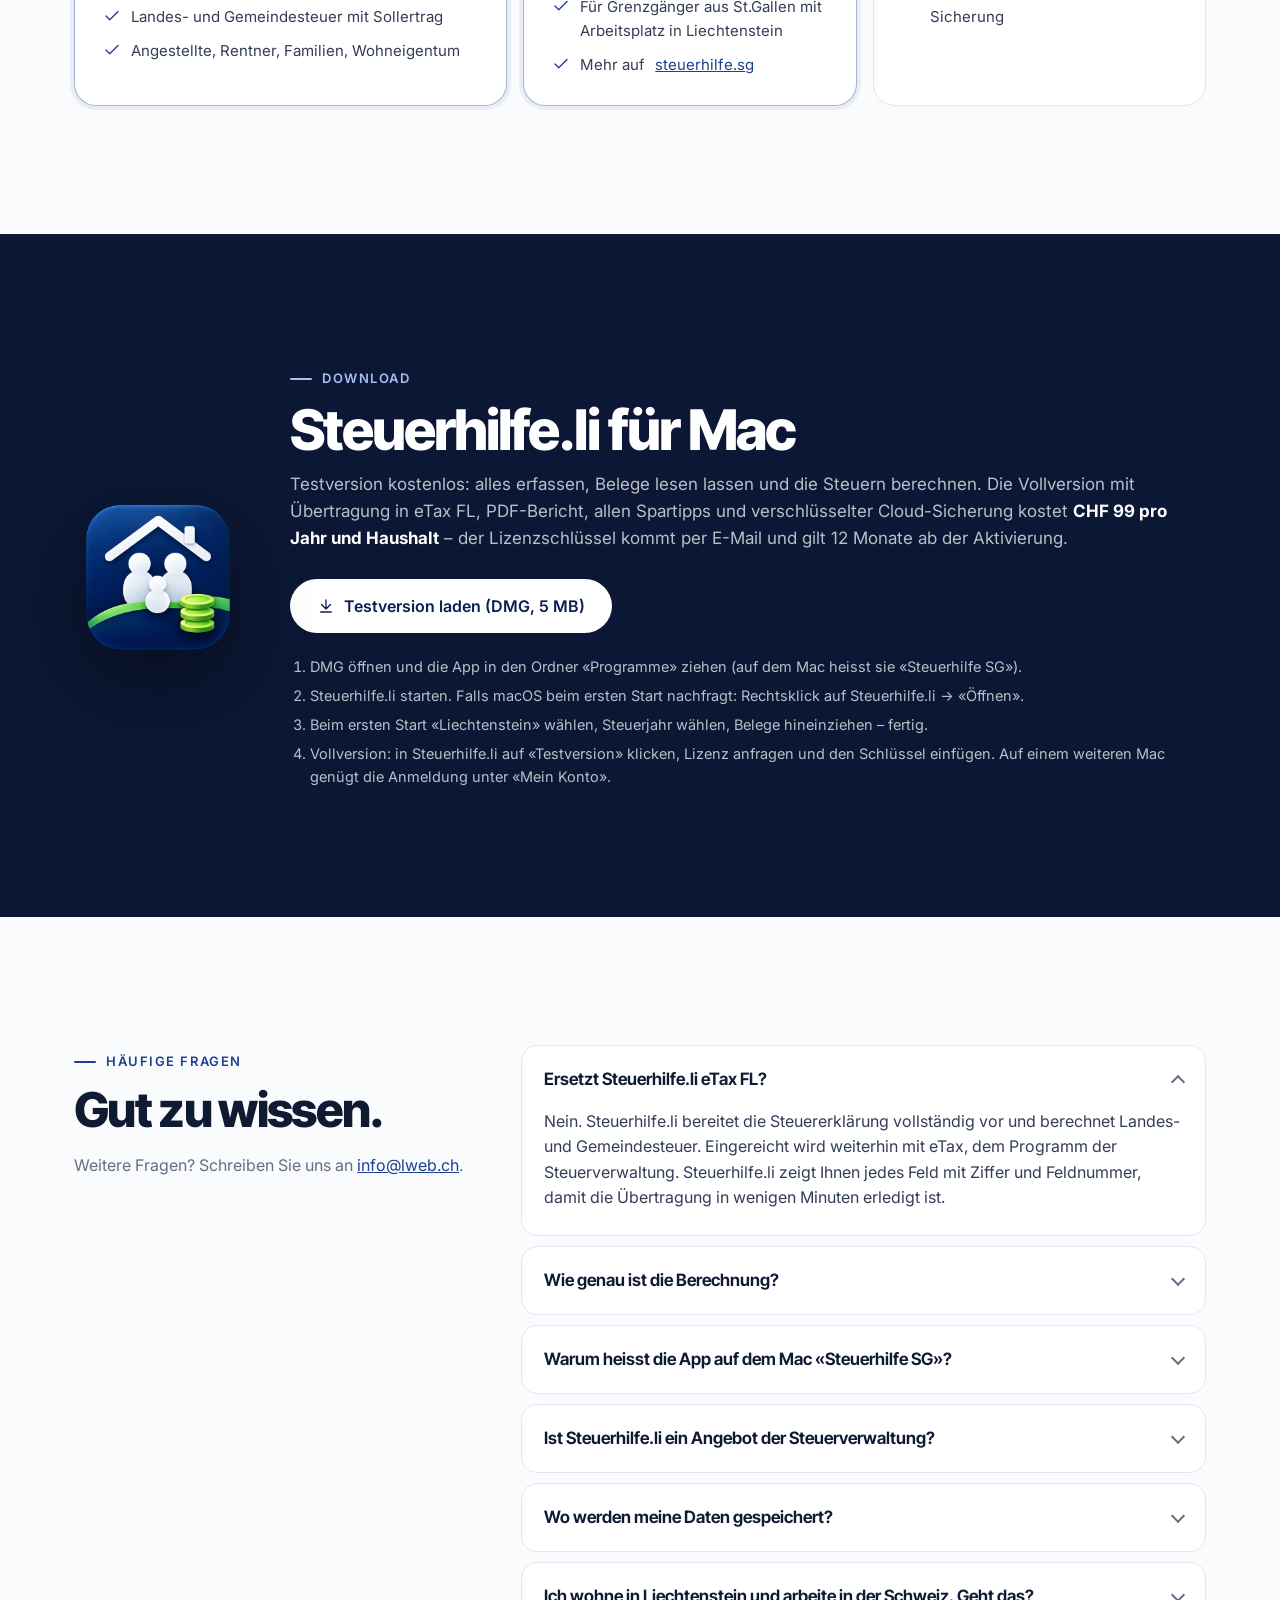
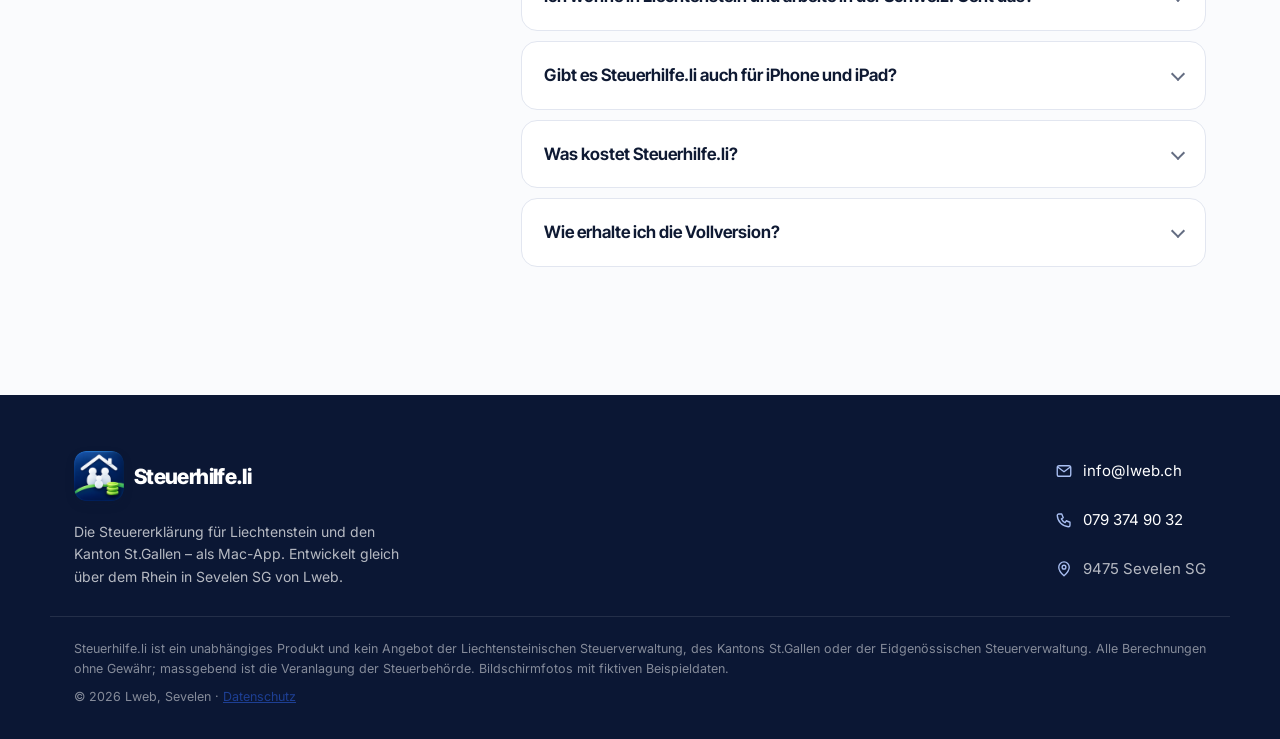
==== commit 98ce59ab: "Mac 0.4.1 zum Download, Mobil-Block ausgeblendet Co-Authored-By: Claude Opus 5.5 <noreply@anthropic." ====
--- a/index.html
+++ b/index.html
@@ -46,7 +46,7 @@
   "applicationCategory": "FinanceApplication",
   "applicationSubCategory": "Steuererklärung",
   "operatingSystem": "macOS 15 oder neuer",
-  "softwareVersion": "0.1.0",
+  "softwareVersion": "0.4.1",
   "inLanguage": "de-CH",
   "isAccessibleForFree": true,
   "description": "Mac-App für Private und Familien in Liechtenstein: Belege sammeln, alle Abzüge finden, Landes- und Gemeindesteuer genau berechnen und Feld für Feld in eTax FL übertragen. Auch für den Kanton St.Gallen.",
@@ -642,7 +642,7 @@
 </section>
 
 <!-- MOBIL · 05/11/2026: la app de iPhone/iPad está hecha y en pruebas; aún no está en las tiendas. -->
-<section class="sec" id="mobil">
+<section class="sec" id="mobil" hidden>  <!-- ESCONDIDO 06/11/2026: primero la versión web; las apps, al final. Quitar «hidden» para volver a mostrarlo. -->
   <div class="wrap mob">
     <div class="mob__devs reveal" aria-hidden="true">
       <div class="mob__ipad"><img src="img/app-ipad.webp" alt="" width="1400" height="1597" loading="lazy" decoding="async"></div>
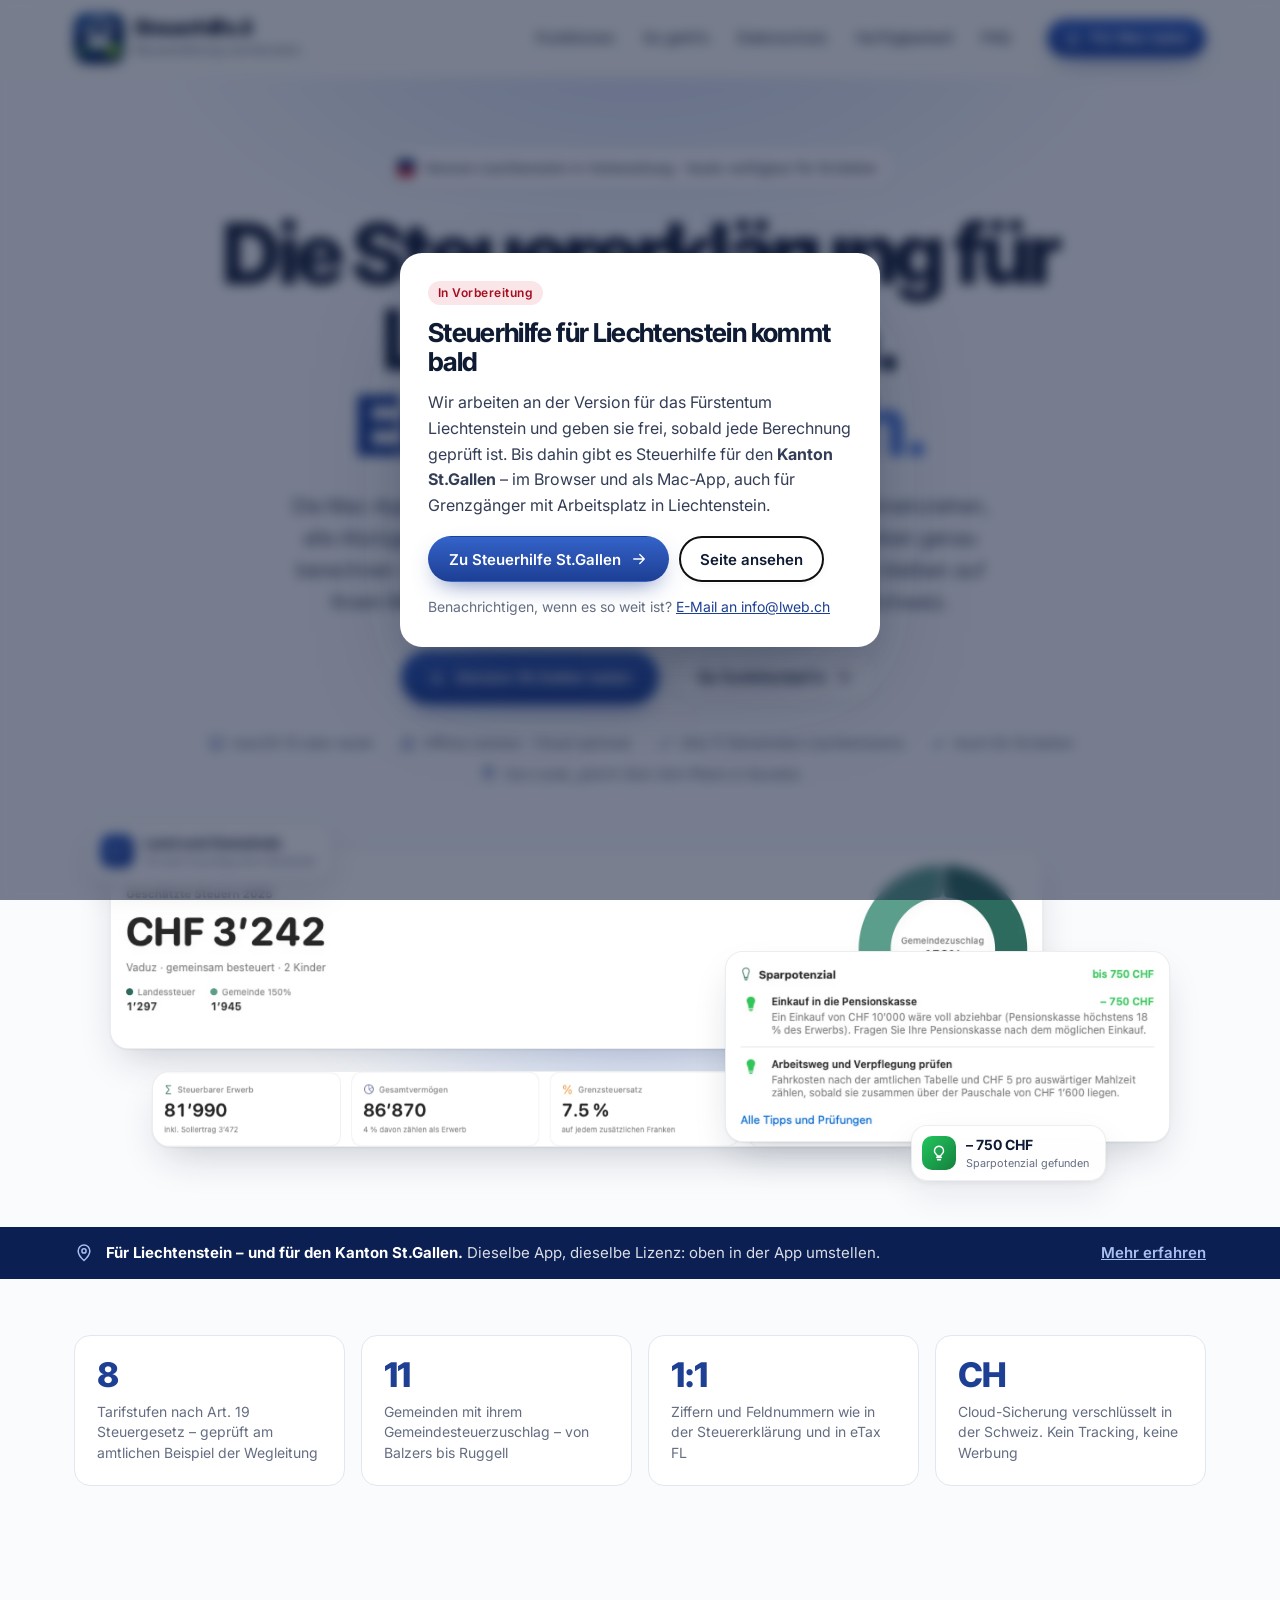
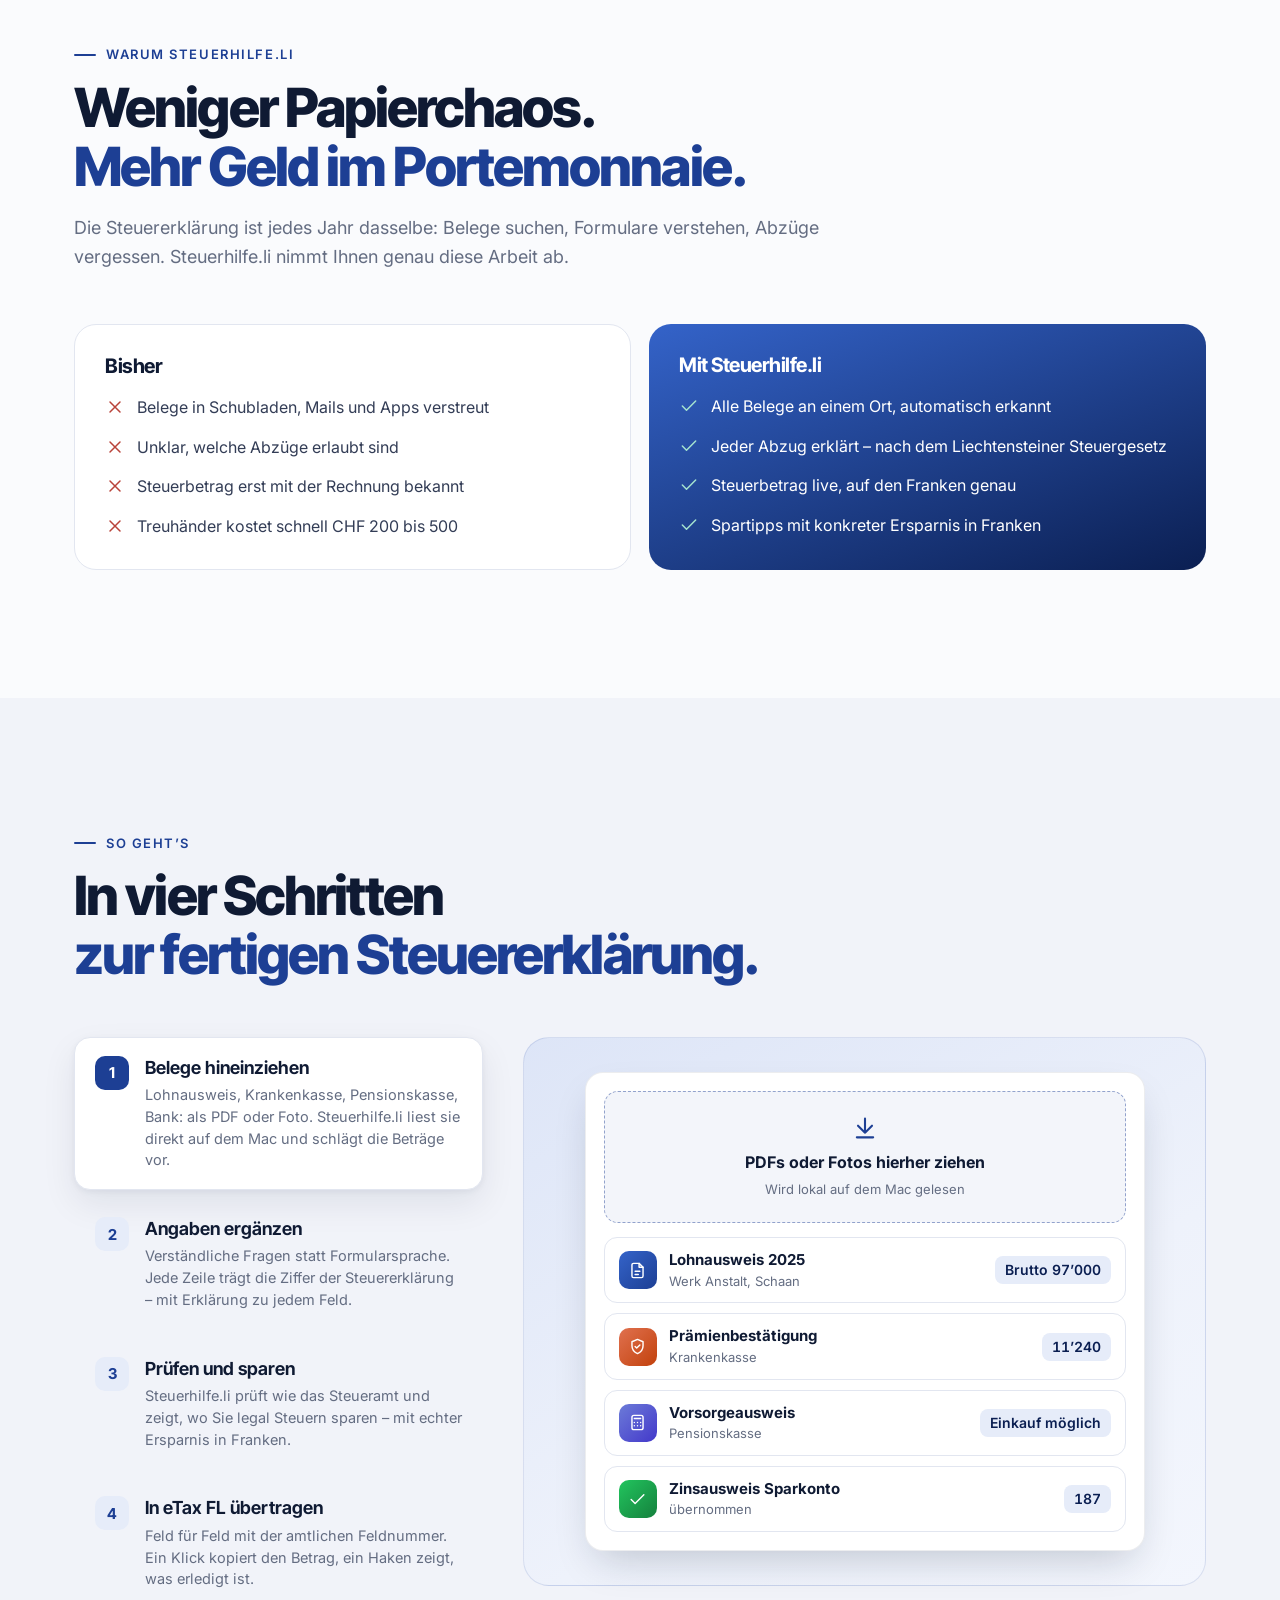
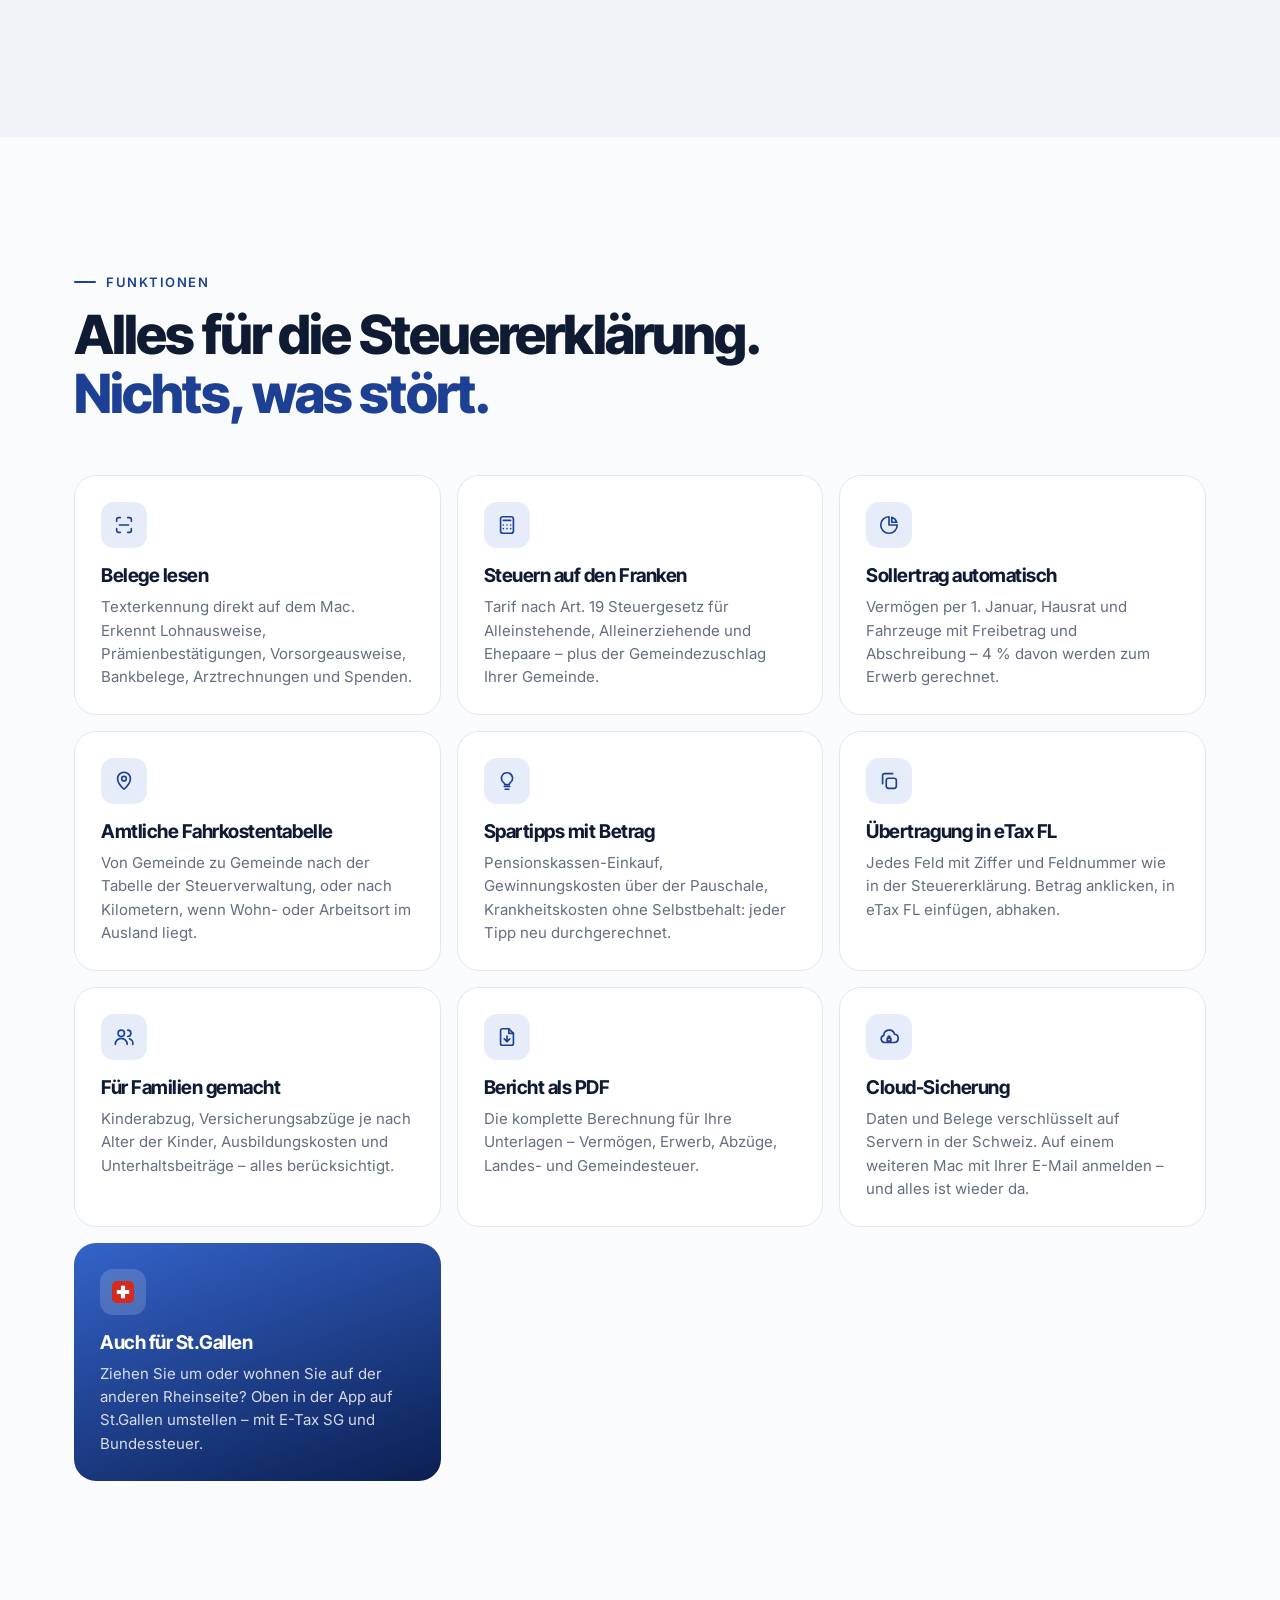
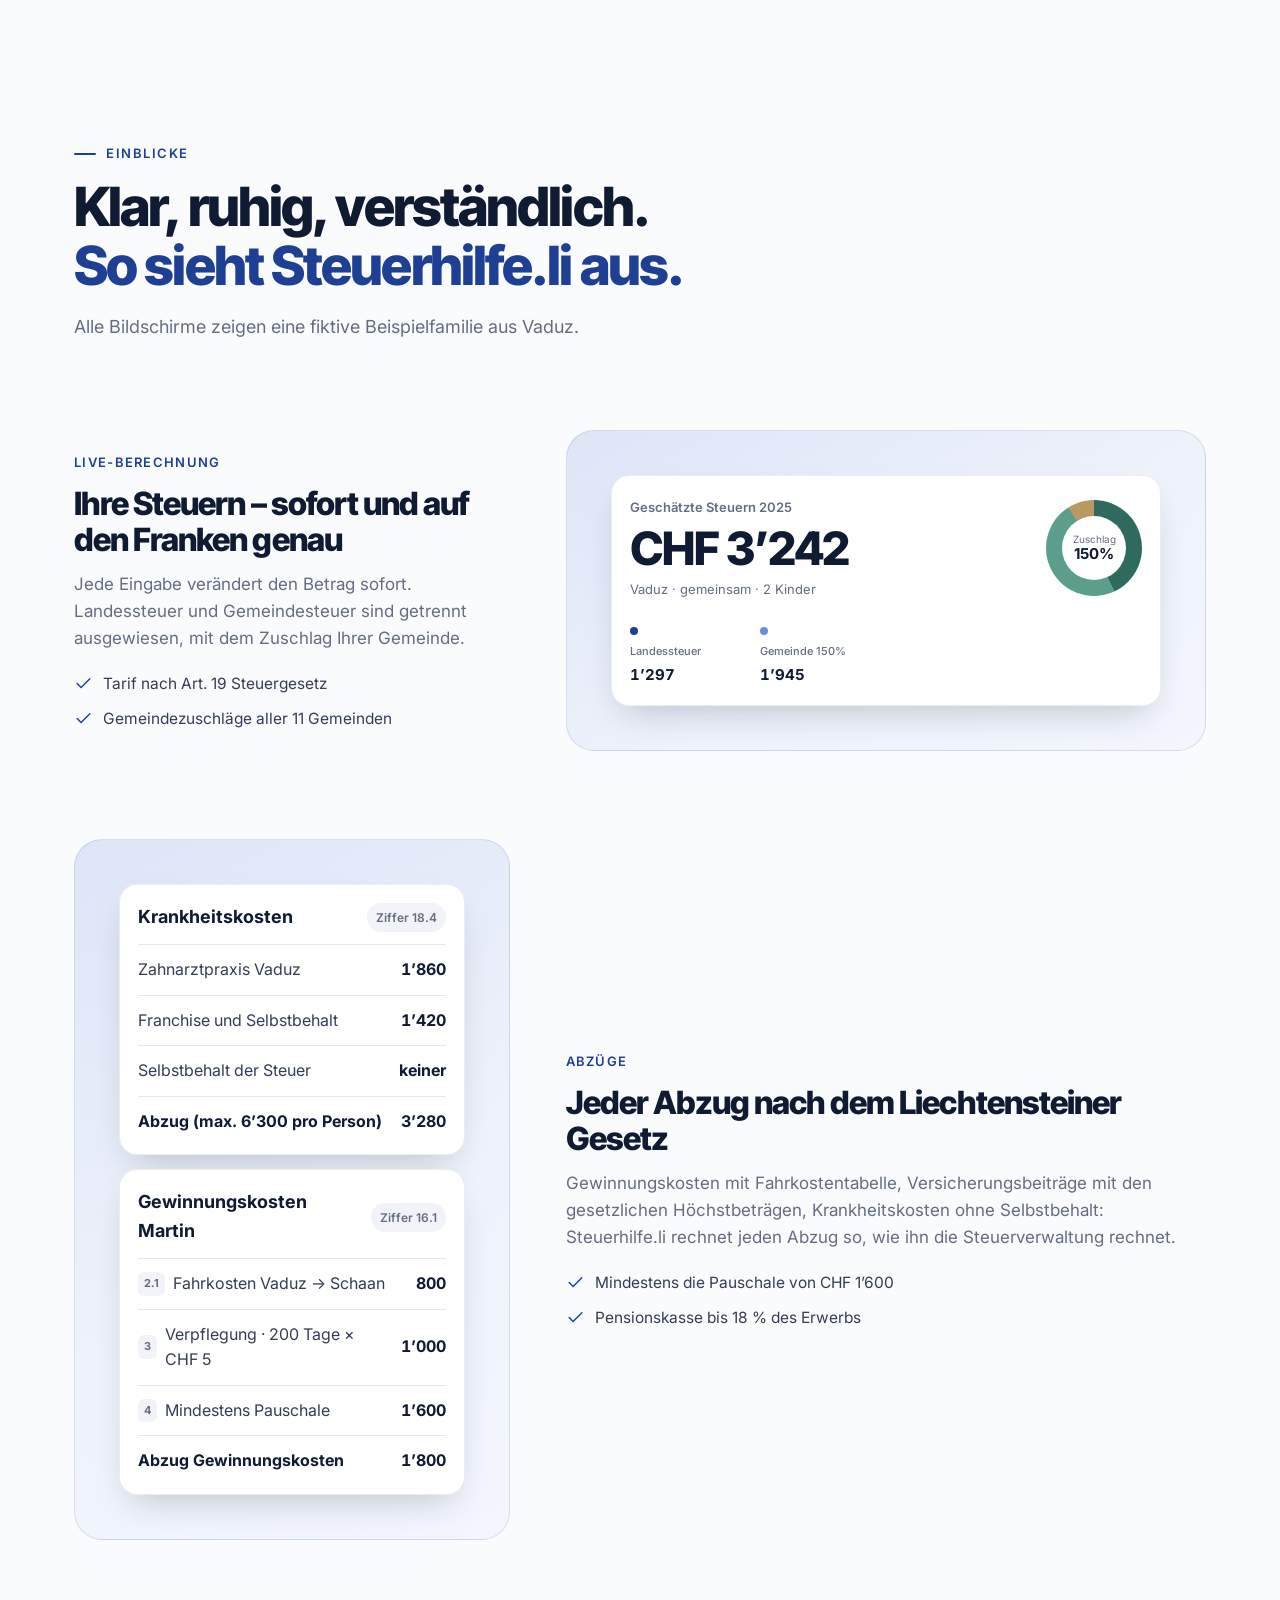
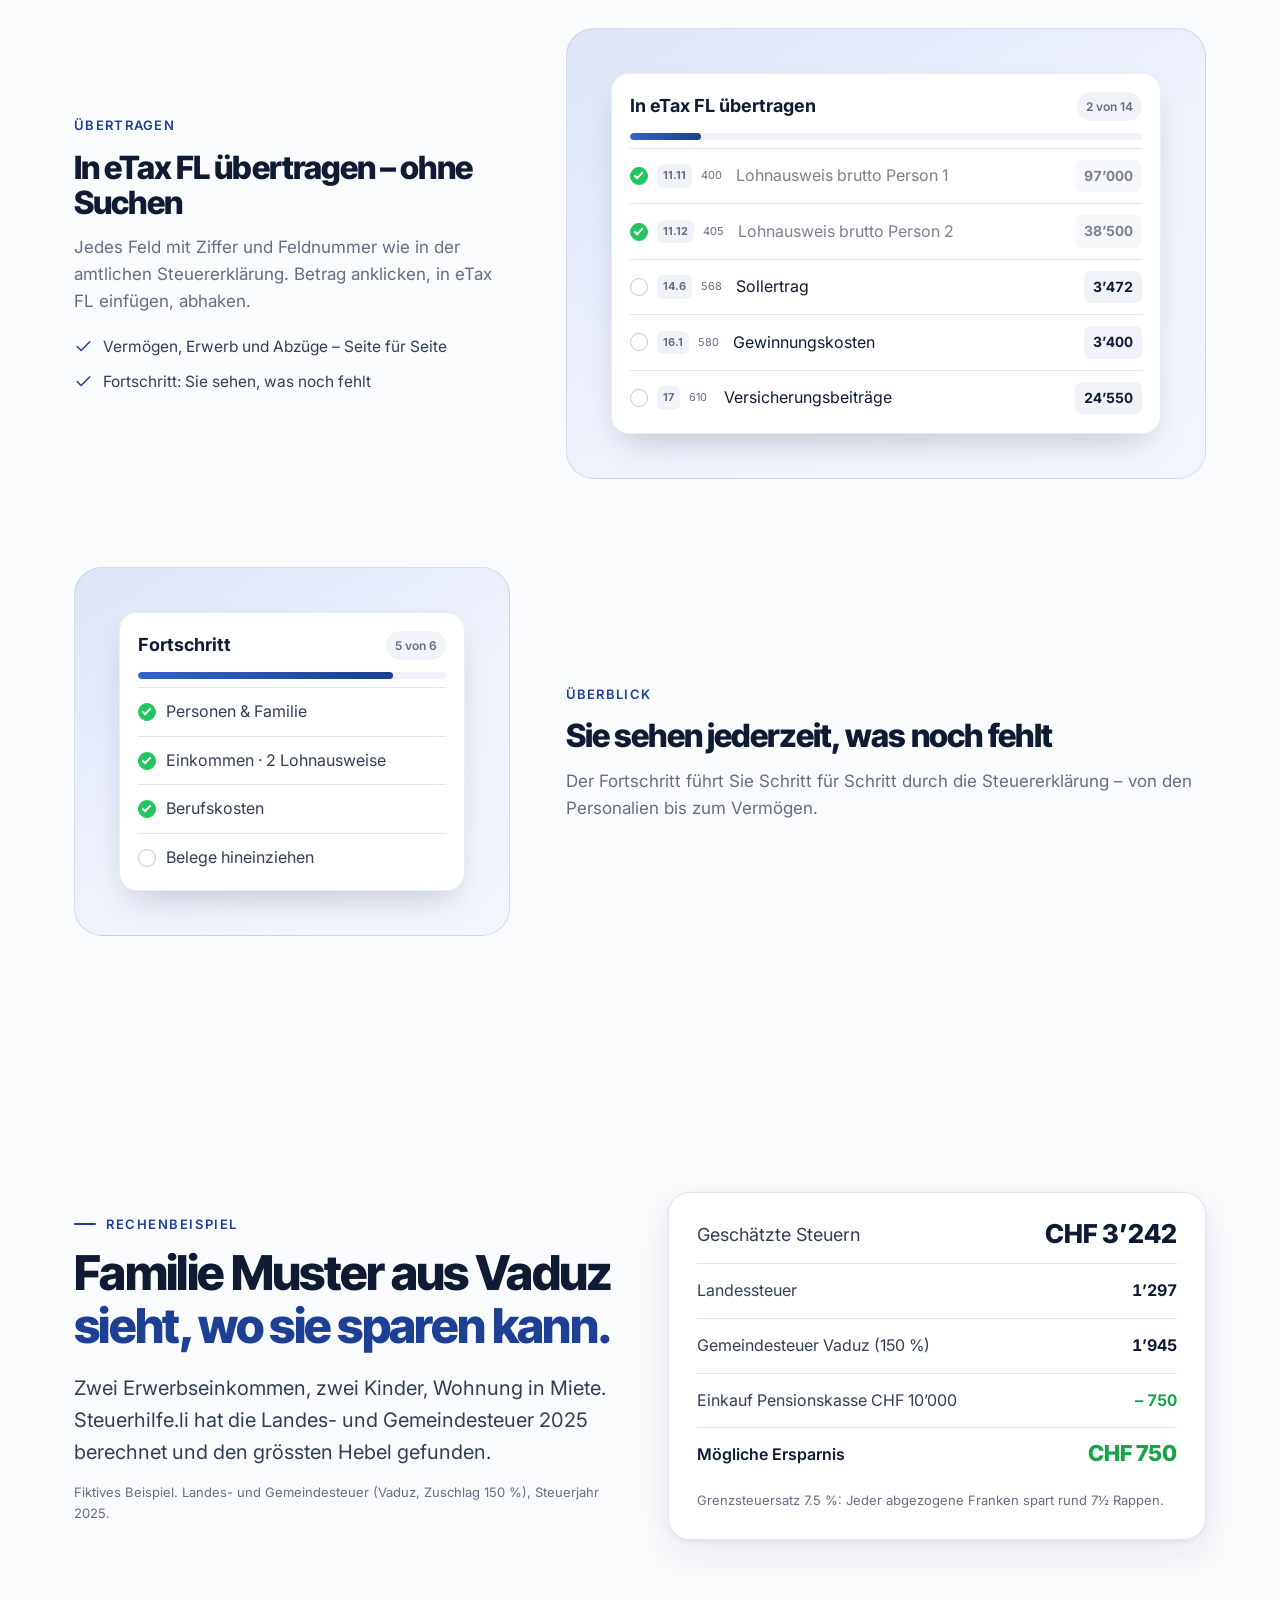
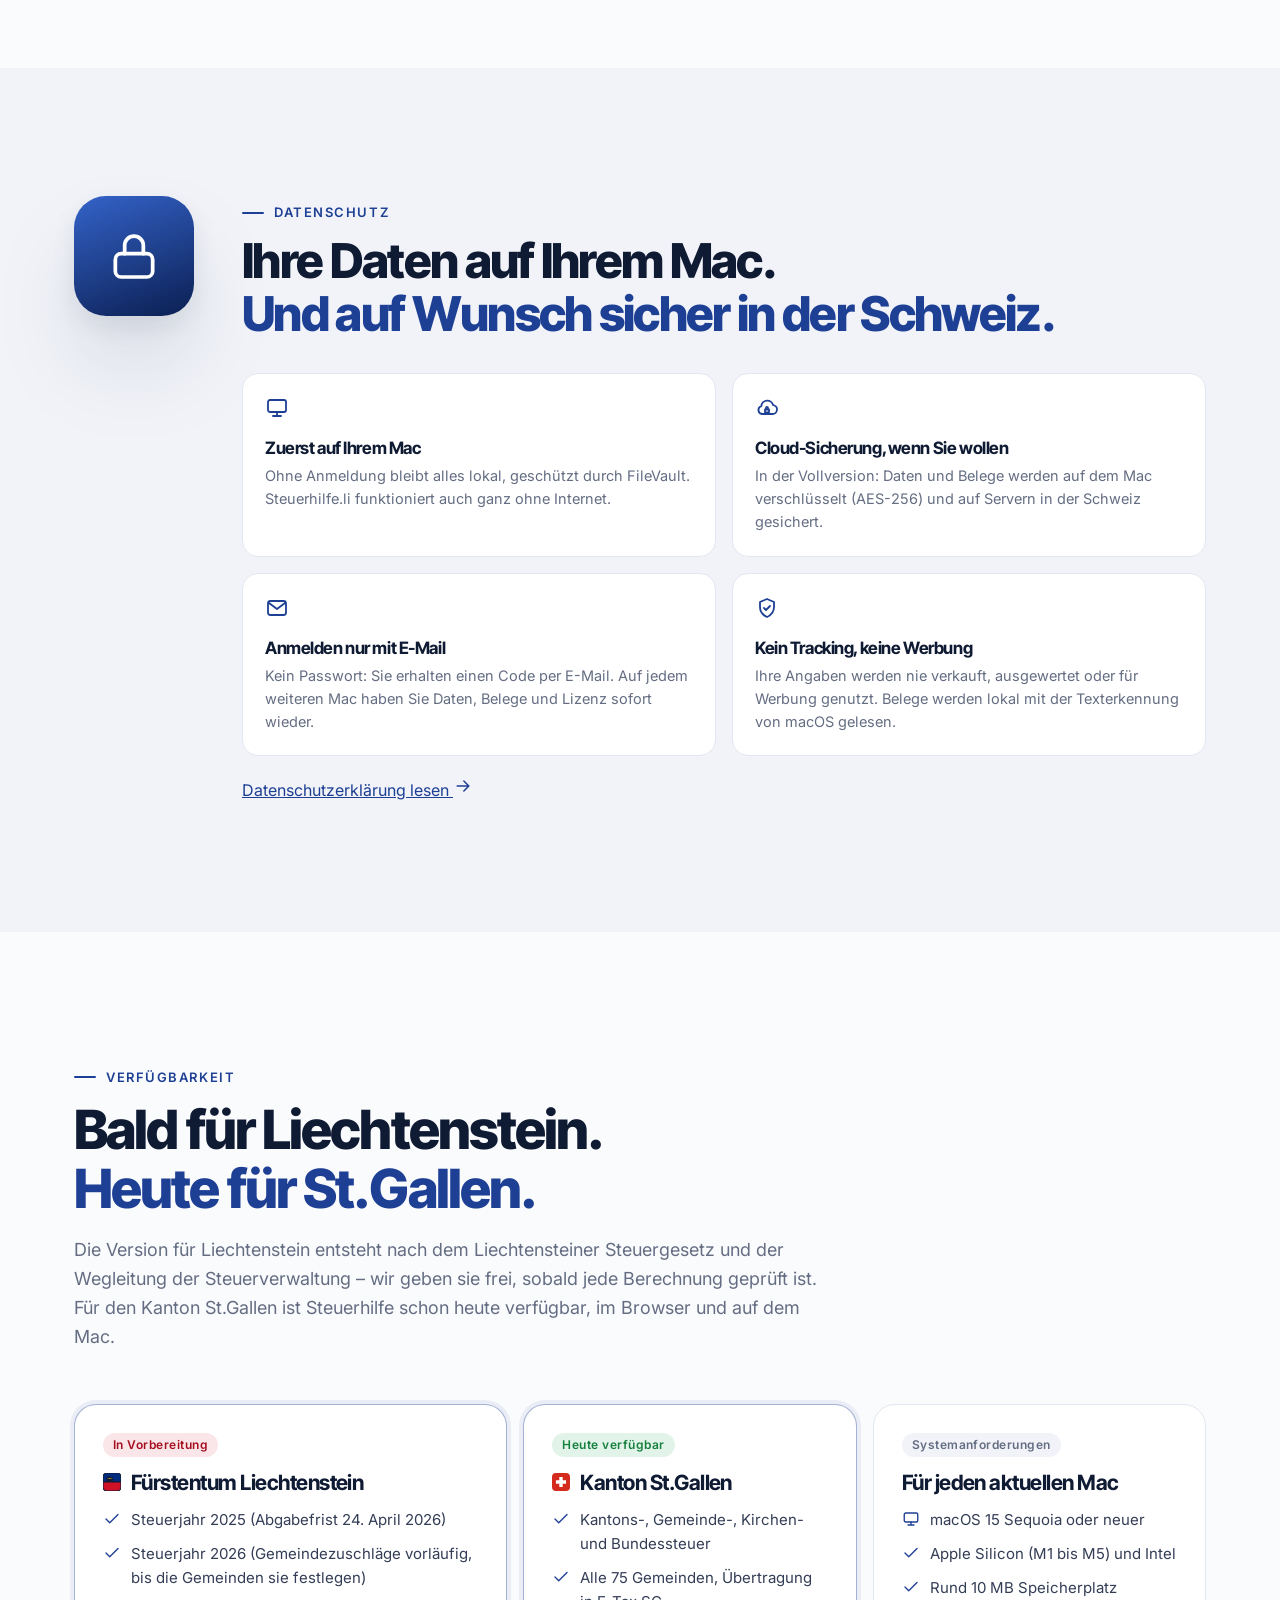
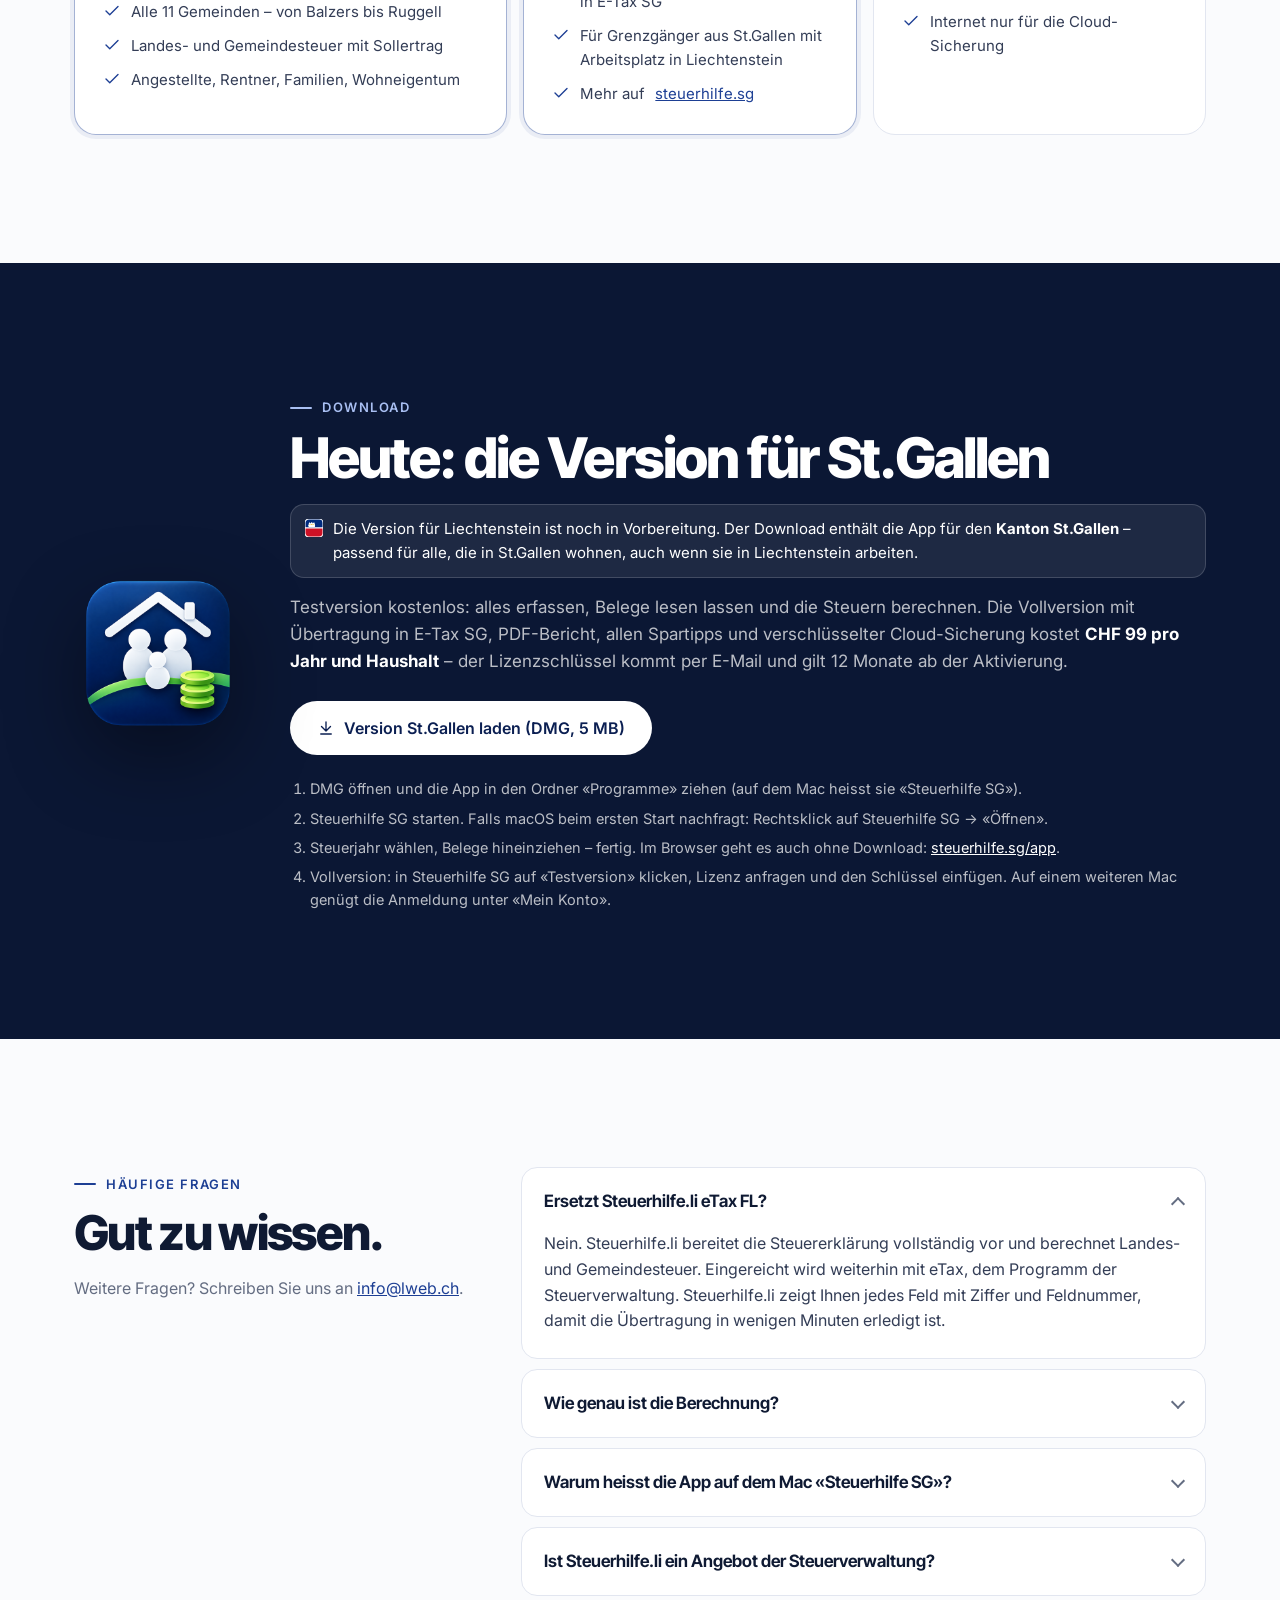
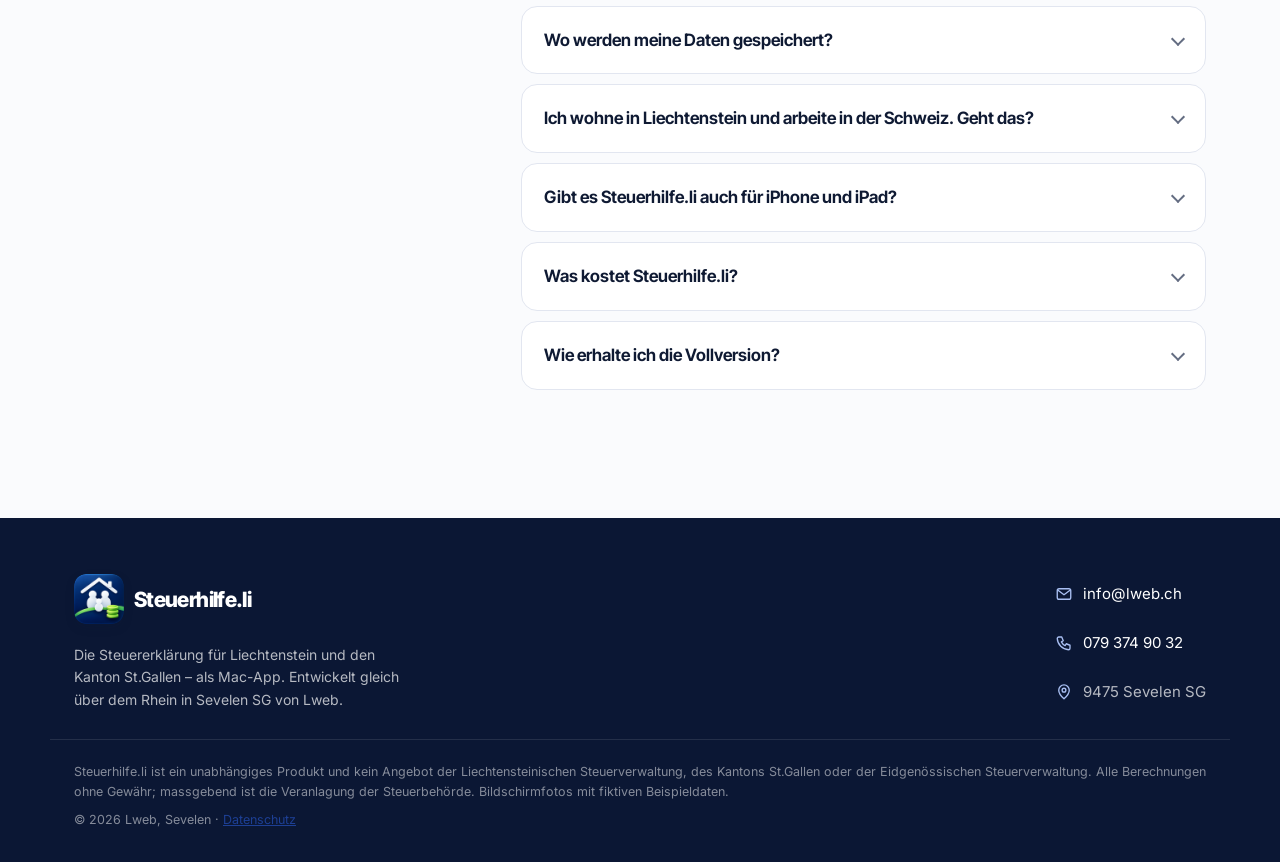
==== commit 4f5bbd59: "Hinweis «Liechtenstein in Vorbereitung», Download = Version St.Gallen; Mac 0.4.2 Co-Authored-By: Cla" ====
--- a/index.html
+++ b/index.html
@@ -46,7 +46,7 @@
   "applicationCategory": "FinanceApplication",
   "applicationSubCategory": "Steuererklärung",
   "operatingSystem": "macOS 15 oder neuer",
-  "softwareVersion": "0.4.1",
+  "softwareVersion": "0.4.2",
   "inLanguage": "de-CH",
   "isAccessibleForFree": true,
   "description": "Mac-App für Private und Familien in Liechtenstein: Belege sammeln, alle Abzüge finden, Landes- und Gemeindesteuer genau berechnen und Feld für Feld in eTax FL übertragen. Auch für den Kanton St.Gallen.",
@@ -262,11 +262,11 @@
 <section class="hero">
   <div class="hero__glow" aria-hidden="true"></div>
   <div class="wrap hero__top">
-    <span class="pill reveal"><svg class="ic ic--flag"><use href="#i-li"/></svg>Für das Fürstentum Liechtenstein · auch für St.Gallen · Steuerjahr 2025 und 2026</span>
+    <span class="pill reveal"><svg class="ic ic--flag"><use href="#i-li"/></svg>Version Liechtenstein in Vorbereitung · heute verfügbar für St.Gallen</span>
     <h1 class="reveal">Die Steuererklärung für Liechtenstein.<br><span class="grad">Endlich einfach.</span></h1>
     <p class="lead reveal">Die Mac-App für Familien und Private in Liechtenstein: Belege hineinziehen, alle Abzüge finden, Landes- und Gemeindesteuer auf den Franken genau berechnen – und Feld für Feld in eTax FL übertragen. Ihre Daten bleiben auf Ihrem Mac – auf Wunsch verschlüsselt in der Cloud in der Schweiz.</p>
     <div class="hero__ctas reveal">
-      <a class="btn btn--primary btn--lg" href="#download"><svg class="ic"><use href="#i-down"/></svg>Testversion kostenlos laden</a>
+      <a class="btn btn--primary btn--lg" href="#download"><svg class="ic"><use href="#i-down"/></svg>Version St.Gallen laden</a>
       <a class="btn btn--ghost btn--lg" href="#ablauf">So funktioniert’s <svg class="ic"><use href="#i-arrow"/></svg></a>
     </div>
     <ul class="hero__facts reveal">
@@ -581,12 +581,12 @@
   <div class="wrap">
     <div class="sec__head">
       <span class="eyebrow reveal">Verfügbarkeit</span>
-      <h2 class="reveal">Gemacht für Liechtenstein.<br><em>Und für St.Gallen.</em></h2>
-      <p class="reveal">Steuerhilfe.li rechnet nach dem Liechtensteiner Steuergesetz und der Wegleitung der Steuerverwaltung – und kennt auch die Steuererklärung des Kantons St.Gallen. Dieselbe App, dieselbe Lizenz.</p>
+      <h2 class="reveal">Bald für Liechtenstein.<br><em>Heute für St.Gallen.</em></h2>
+      <p class="reveal">Die Version für Liechtenstein entsteht nach dem Liechtensteiner Steuergesetz und der Wegleitung der Steuerverwaltung – wir geben sie frei, sobald jede Berechnung geprüft ist. Für den Kanton St.Gallen ist Steuerhilfe schon heute verfügbar, im Browser und auf dem Mac.</p>
     </div>
     <div class="avail">
       <div class="acard acard--live reveal">
-        <span class="badge badge--live">Verfügbar</span>
+        <span class="badge badge--soon">In Vorbereitung</span>
         <h3><svg class="ic ic--flag"><use href="#i-li"/></svg>Fürstentum Liechtenstein</h3>
         <ul>
           <li><svg class="ic"><use href="#i-check"/></svg>Steuerjahr 2025 (Abgabefrist 24. April 2026)</li>
@@ -597,7 +597,7 @@
         </ul>
       </div>
       <div class="acard acard--live reveal">
-        <span class="badge badge--live">Inklusive</span>
+        <span class="badge badge--live">Heute verfügbar</span>
         <h3><svg class="ic ic--flag"><use href="#i-swiss"/></svg>Kanton St.Gallen</h3>
         <ul>
           <li><svg class="ic"><use href="#i-check"/></svg>Kantons-, Gemeinde-, Kirchen- und Bundessteuer</li>
@@ -626,16 +626,17 @@
     <img class="dl__icon reveal" src="img/icon-512.png" alt="Steuerhilfe.li App-Symbol" width="168" height="168" loading="lazy">
     <div class="dl__copy">
       <span class="eyebrow reveal">Download</span>
-      <h2 class="reveal">Steuerhilfe.li für Mac</h2>
-      <p class="reveal">Testversion kostenlos: alles erfassen, Belege lesen lassen und die Steuern berechnen. Die Vollversion mit Übertragung in eTax FL, PDF-Bericht, allen Spartipps und verschlüsselter Cloud-Sicherung kostet <b style="color:#fff">CHF 99 pro Jahr und Haushalt</b> – der Lizenzschlüssel kommt per E-Mail und gilt 12 Monate ab der Aktivierung.</p>
+      <h2 class="reveal">Heute: die Version für St.Gallen</h2>
+      <p class="dl__note reveal"><svg class="ic ic--flag"><use href="#i-li"/></svg><span>Die Version für Liechtenstein ist noch in Vorbereitung. Der Download enthält die App für den <b>Kanton St.Gallen</b> – passend für alle, die in St.Gallen wohnen, auch wenn sie in Liechtenstein arbeiten.</span></p>
+      <p class="reveal">Testversion kostenlos: alles erfassen, Belege lesen lassen und die Steuern berechnen. Die Vollversion mit Übertragung in E-Tax SG, PDF-Bericht, allen Spartipps und verschlüsselter Cloud-Sicherung kostet <b style="color:#fff">CHF 99 pro Jahr und Haushalt</b> – der Lizenzschlüssel kommt per E-Mail und gilt 12 Monate ab der Aktivierung.</p>
       <div class="dl__ctas reveal">
-        <a class="btn btn--light btn--lg" href="download/Steuerhilfe-SG-Testversion.dmg" download><svg class="ic"><use href="#i-down"/></svg>Testversion laden (DMG, 5 MB)</a>
+        <a class="btn btn--light btn--lg" href="download/Steuerhilfe-SG-Testversion.dmg" download><svg class="ic"><use href="#i-down"/></svg>Version St.Gallen laden (DMG, 5 MB)</a>
       </div>
       <ol class="dl__steps reveal">
         <li>DMG öffnen und die App in den Ordner «Programme» ziehen (auf dem Mac heisst sie «Steuerhilfe SG»).</li>
-        <li>Steuerhilfe.li starten. Falls macOS beim ersten Start nachfragt: Rechtsklick auf Steuerhilfe.li → «Öffnen».</li>
-        <li>Beim ersten Start «Liechtenstein» wählen, Steuerjahr wählen, Belege hineinziehen – fertig.</li>
-        <li>Vollversion: in Steuerhilfe.li auf «Testversion» klicken, Lizenz anfragen und den Schlüssel einfügen. Auf einem weiteren Mac genügt die Anmeldung unter «Mein Konto».</li>
+        <li>Steuerhilfe SG starten. Falls macOS beim ersten Start nachfragt: Rechtsklick auf Steuerhilfe SG → «Öffnen».</li>
+        <li>Steuerjahr wählen, Belege hineinziehen – fertig. Im Browser geht es auch ohne Download: <a href="https://steuerhilfe.sg/app/" style="color:#fff">steuerhilfe.sg/app</a>.</li>
+        <li>Vollversion: in Steuerhilfe SG auf «Testversion» klicken, Lizenz anfragen und den Schlüssel einfügen. Auf einem weiteren Mac genügt die Anmeldung unter «Mein Konto».</li>
       </ol>
     </div>
   </div>
@@ -708,6 +709,19 @@
   <img alt="Bildschirmfoto vergrössert">
 </div>
 
+<!-- 07/11/2026: Liechtenstein noch nicht freigegeben. Hinweis beim Öffnen; zum Entfernen diesen Block und .soon-* in style.css löschen. -->
+<div class="soon" id="soon" role="dialog" aria-modal="true" aria-labelledby="soon-t" hidden>
+  <div class="soon__box">
+    <span class="badge badge--soon">In Vorbereitung</span>
+    <h2 id="soon-t">Steuerhilfe für Liechtenstein kommt bald</h2>
+    <p>Wir arbeiten an der Version für das Fürstentum Liechtenstein und geben sie frei, sobald jede Berechnung geprüft ist. Bis dahin gibt es Steuerhilfe für den <b>Kanton St.Gallen</b> – im Browser und als Mac-App, auch für Grenzgänger mit Arbeitsplatz in Liechtenstein.</p>
+    <div class="soon__btns">
+      <a class="btn btn--primary" href="https://steuerhilfe.sg">Zu Steuerhilfe St.Gallen <svg class="ic"><use href="#i-arrow"/></svg></a>
+      <button type="button" class="btn btn--ghost" data-soon-close>Seite ansehen</button>
+    </div>
+    <p class="soon__mail">Benachrichtigen, wenn es so weit ist? <a href="mailto:info@lweb.ch?subject=Steuerhilfe%20Liechtenstein%20%E2%80%93%20bitte%20benachrichtigen">E-Mail an info@lweb.ch</a></p>
+  </div>
+</div>
 <script src="js/main.js"></script>
 </body>
 </html>
--- a/css/style.css
+++ b/css/style.css
@@ -484,3 +484,16 @@
   .mob__chips, .mob__note { justify-content: center; }
 }
 @media (prefers-reduced-motion: reduce) { .mob__dot { animation: none; } }
+
+/* 07/11/2026 · Liechtenstein in Vorbereitung: Hinweis beim Öffnen und Download-Notiz */
+.badge--soon { background: rgba(206, 17, 38, .1); color: #a50e1f; }
+.dl .dl__note { display: flex; gap: 10px; align-items: flex-start; margin: 14px 0 16px; padding: 12px 14px; border-radius: 14px; background: rgba(255, 255, 255, .08); border: 1px solid rgba(255, 255, 255, .16); color: #fff; font-size: 15px; }
+.dl .dl__note .ic { margin-top: 2px; }
+.soon { position: fixed; inset: 0; z-index: 100; display: grid; place-items: center; padding: 16px; background: rgba(11, 23, 52, .55); backdrop-filter: blur(6px); -webkit-backdrop-filter: blur(6px); }
+.soon[hidden] { display: none; }
+.soon__box { width: min(480px, 100%); max-height: calc(100vh - 32px); overflow: auto; background: var(--surface); border-radius: var(--r-lg); box-shadow: var(--sh-lg); padding: 28px; display: grid; gap: 14px; justify-items: start; }
+.soon__box h2 { font-size: clamp(22px, 5vw, 26px); }
+.soon__box p { color: var(--ink-2); }
+.soon__btns { display: flex; flex-wrap: wrap; gap: 10px; margin-top: 4px; }
+.soon__mail { font-size: 14px; color: var(--muted) !important; }
+@media (max-width: 480px) { .soon__box { padding: 22px; } .soon__btns .btn { width: 100%; } }
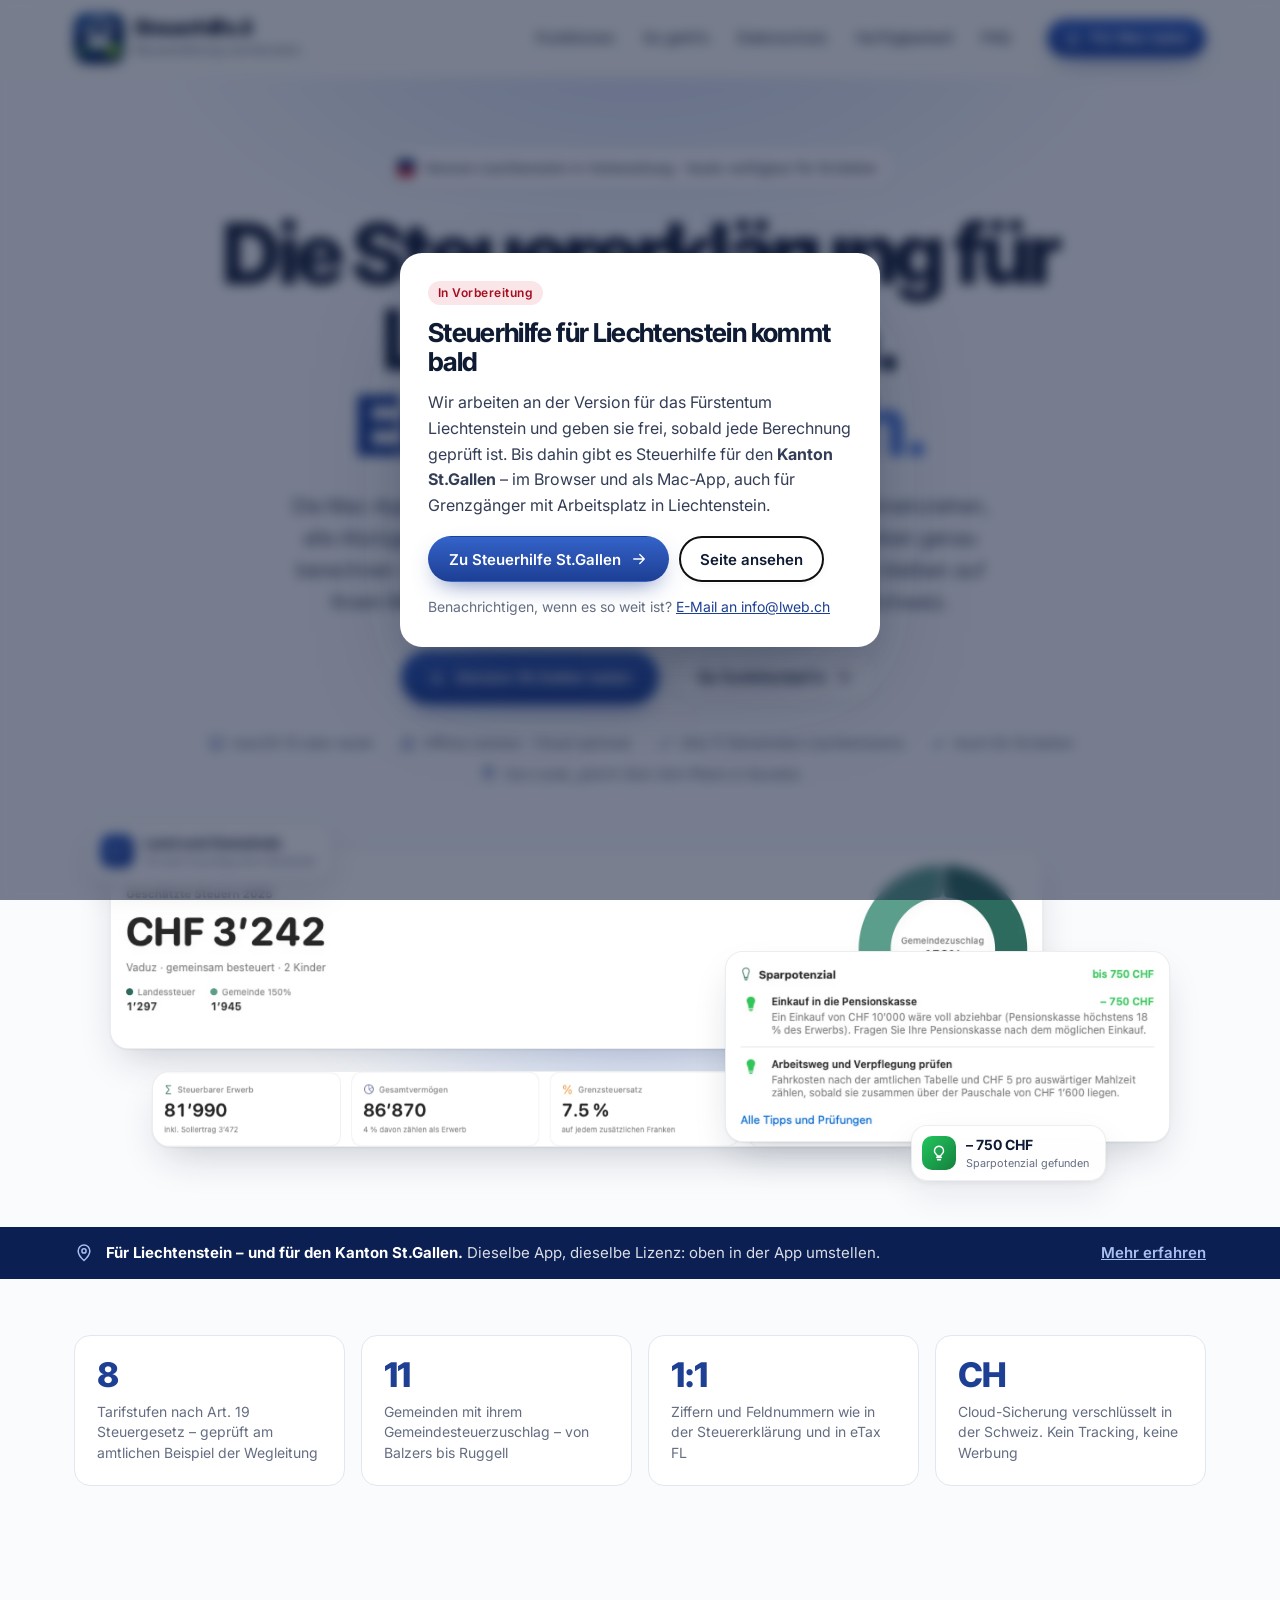
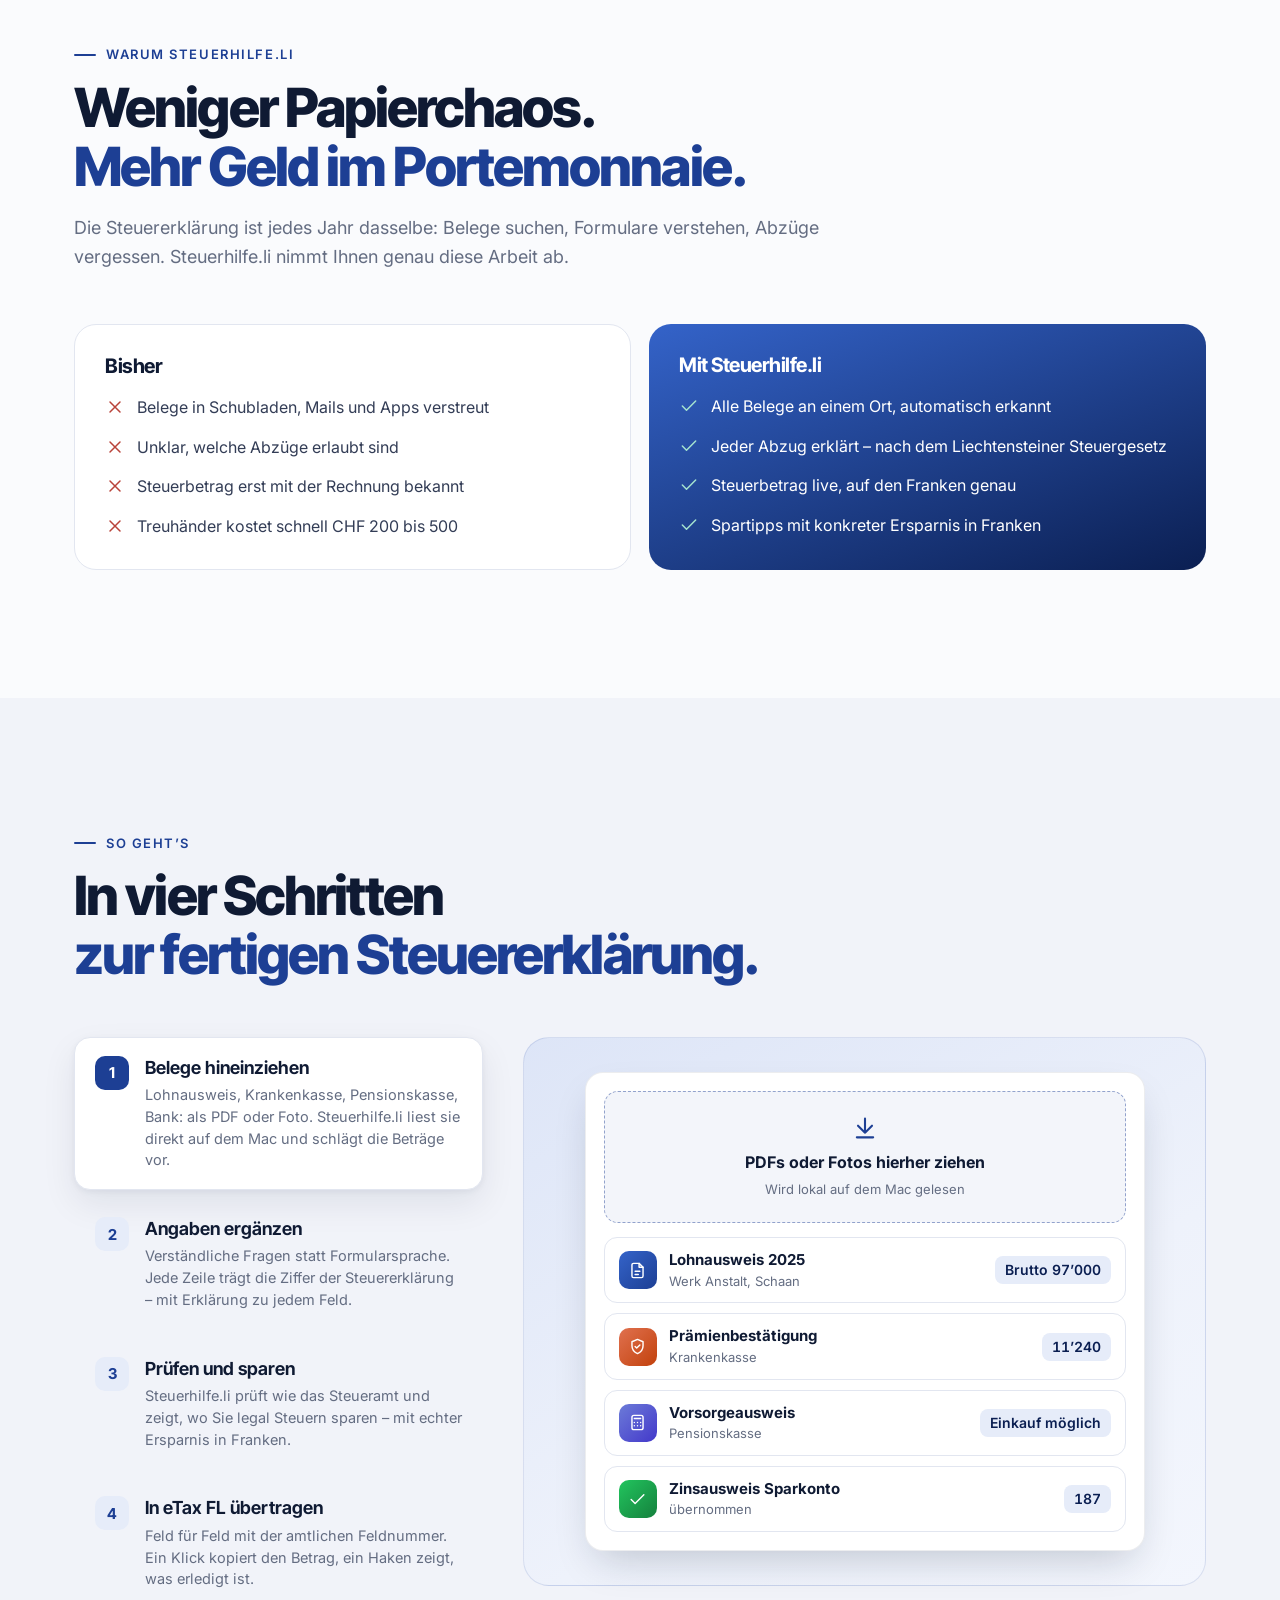
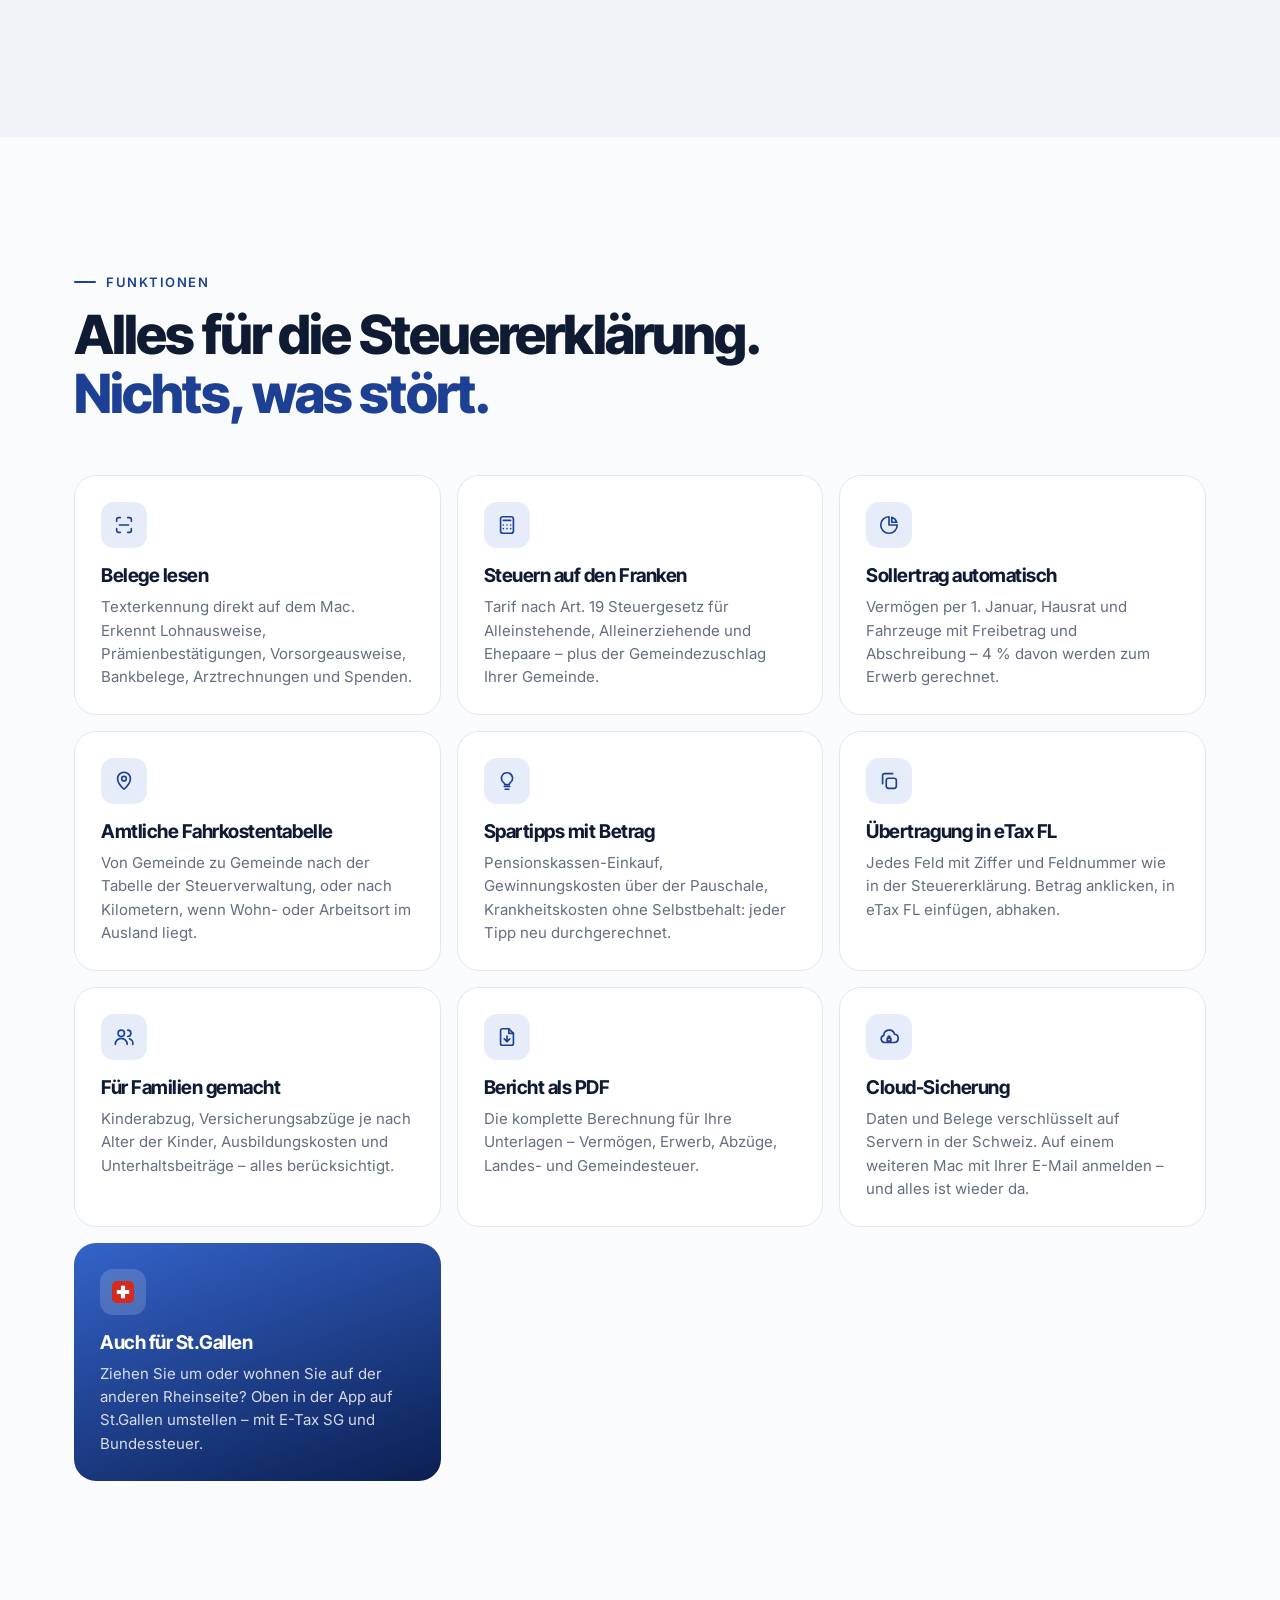
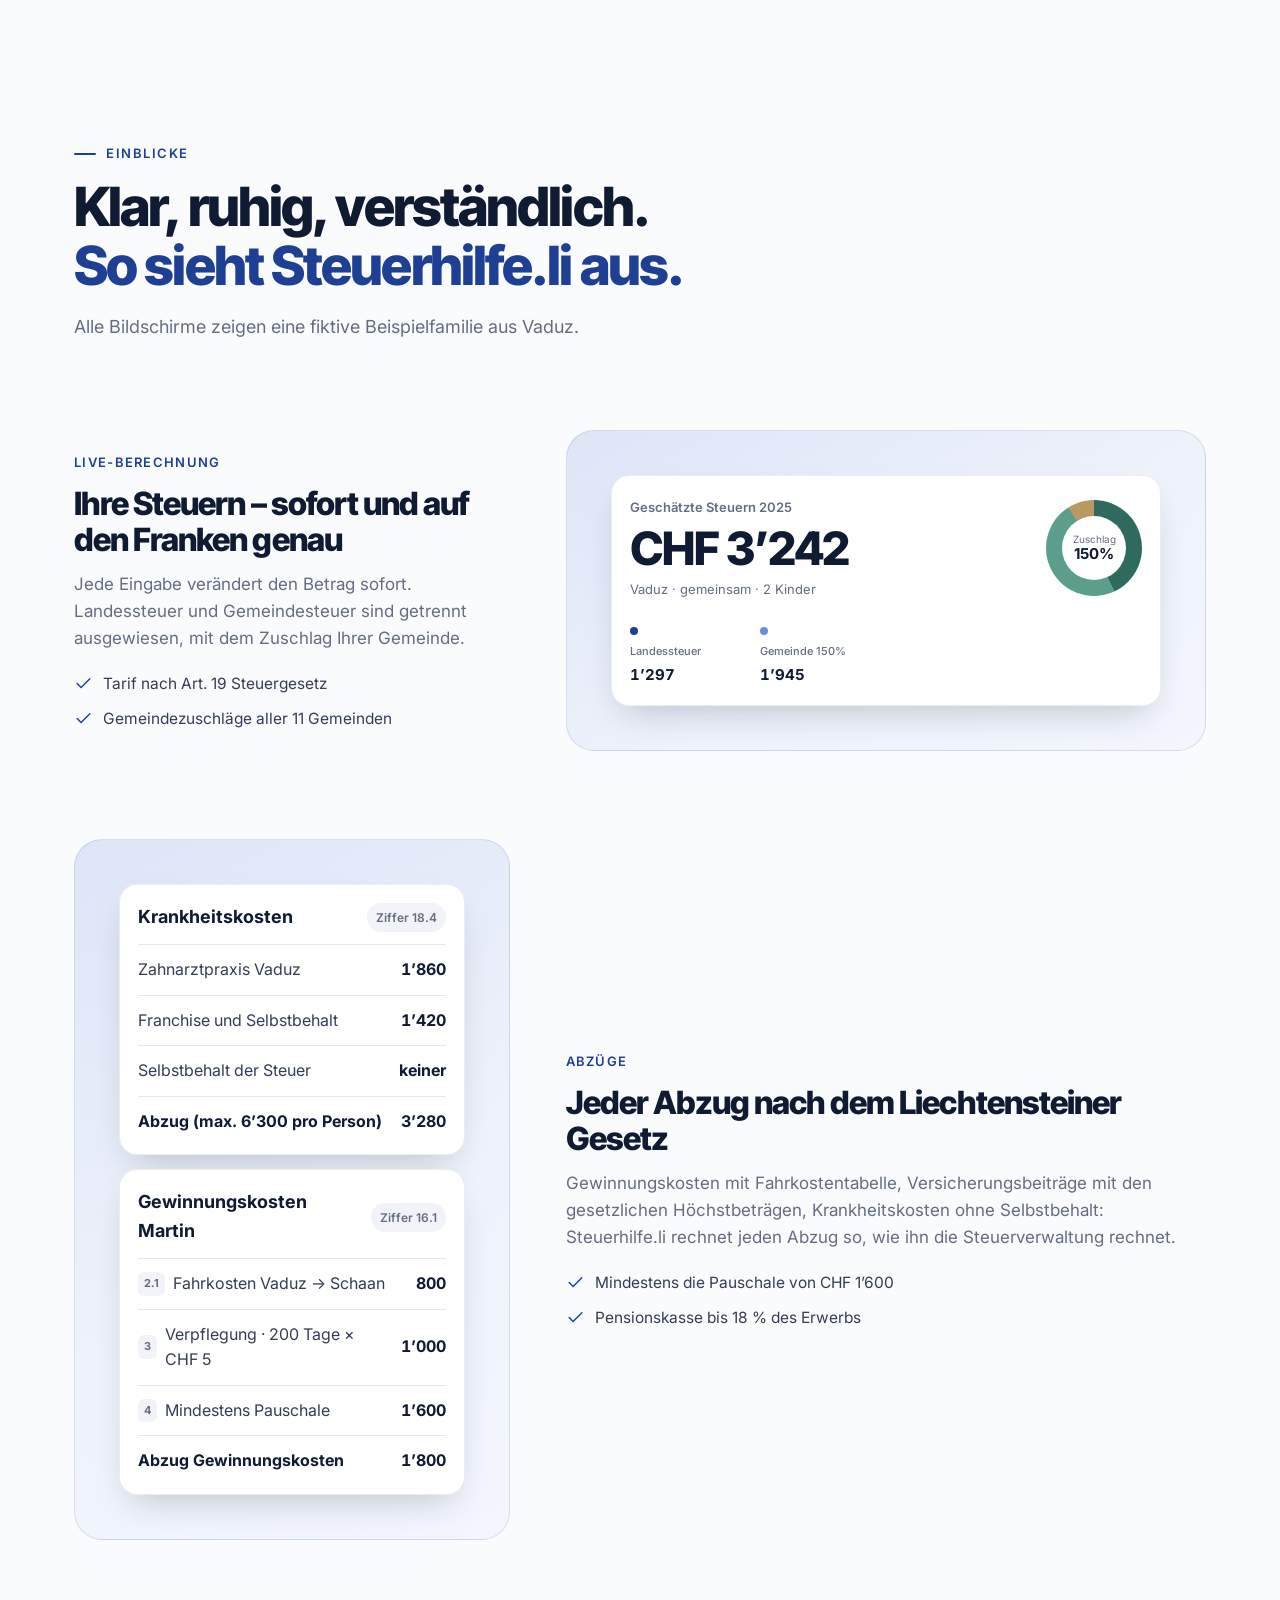
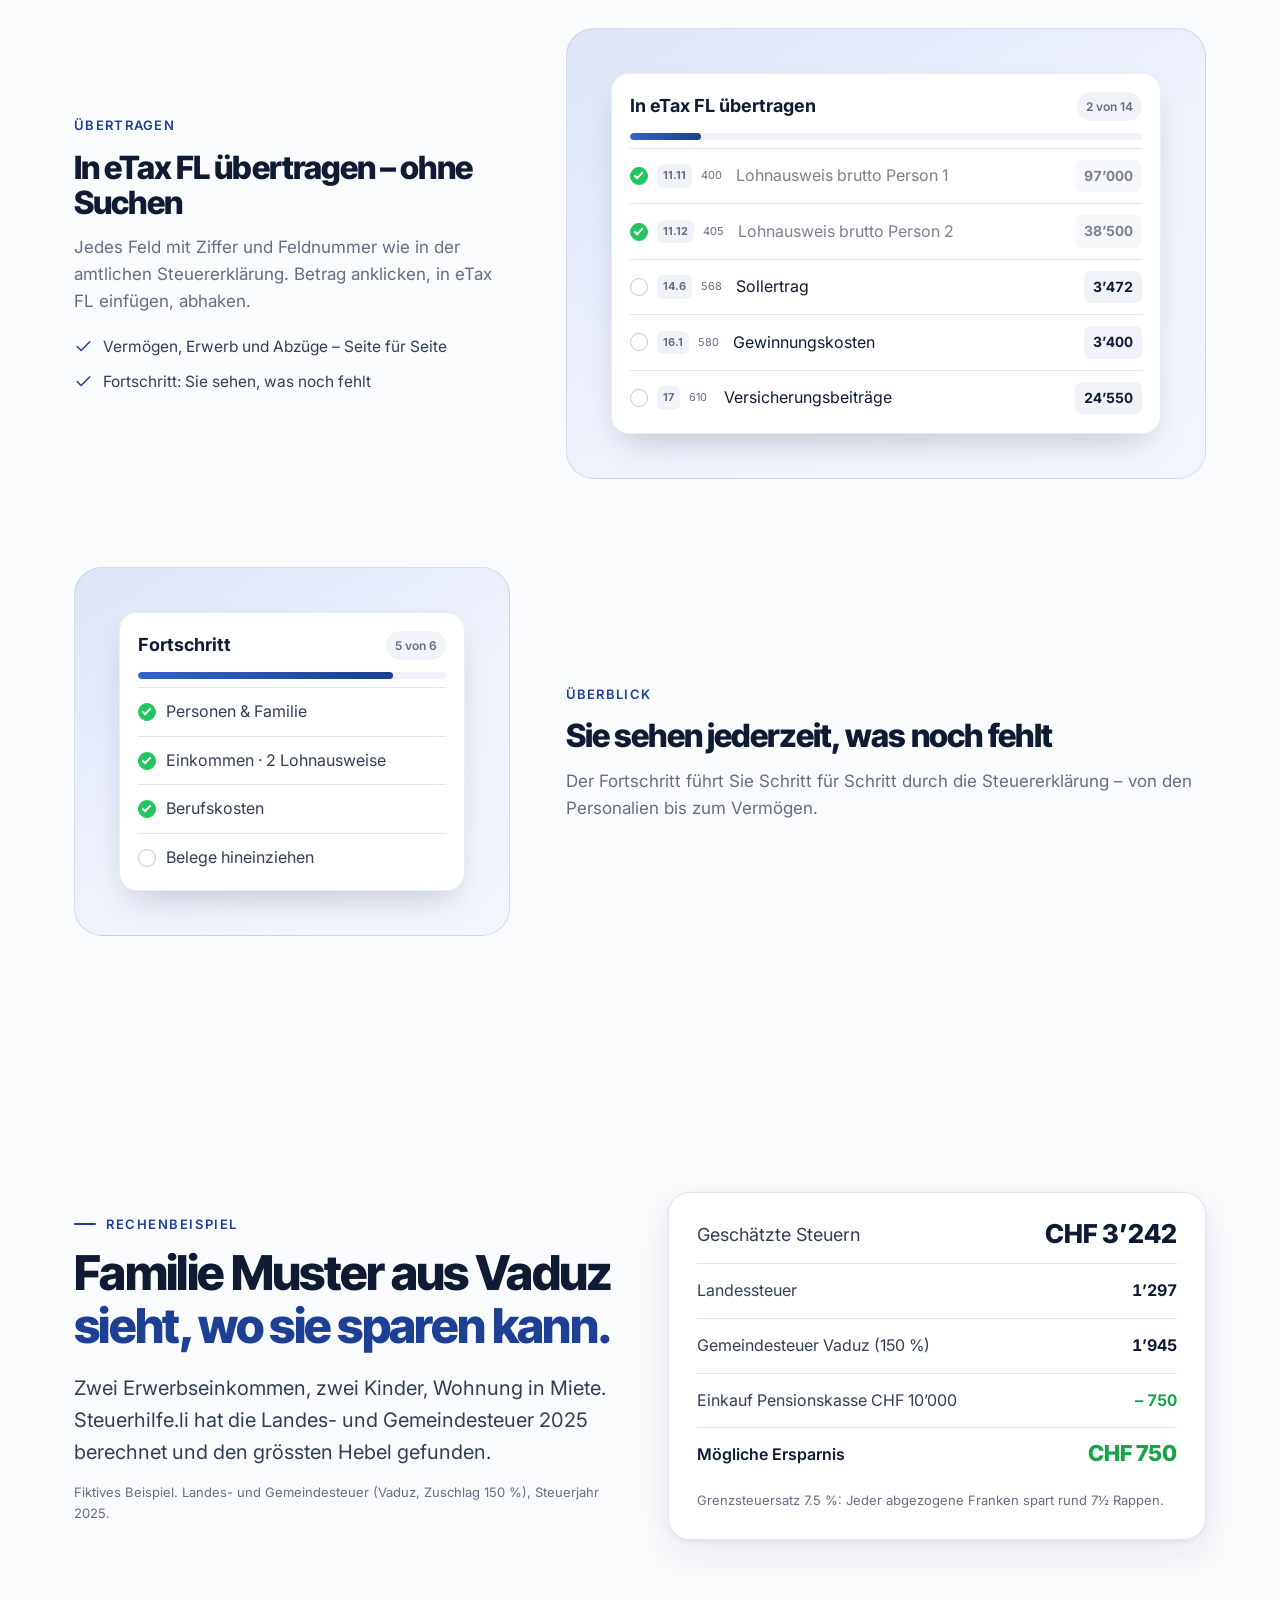
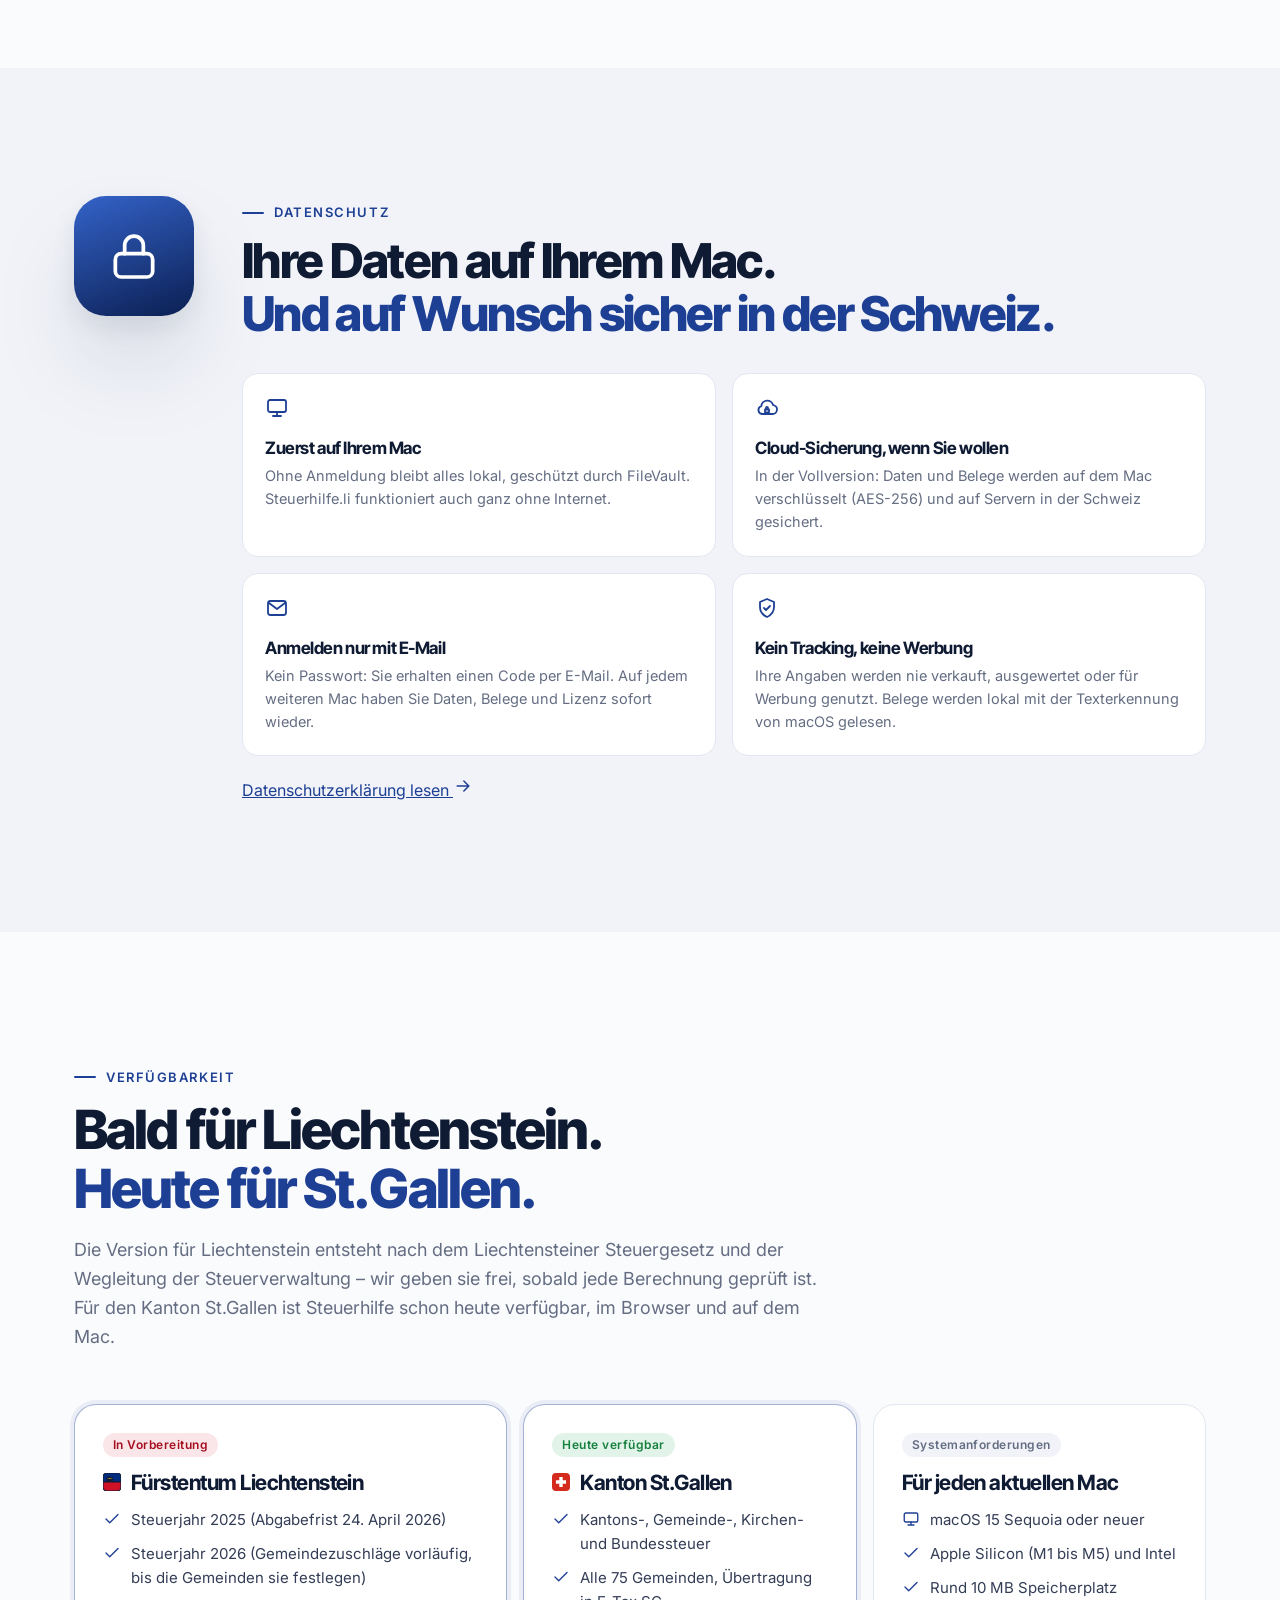
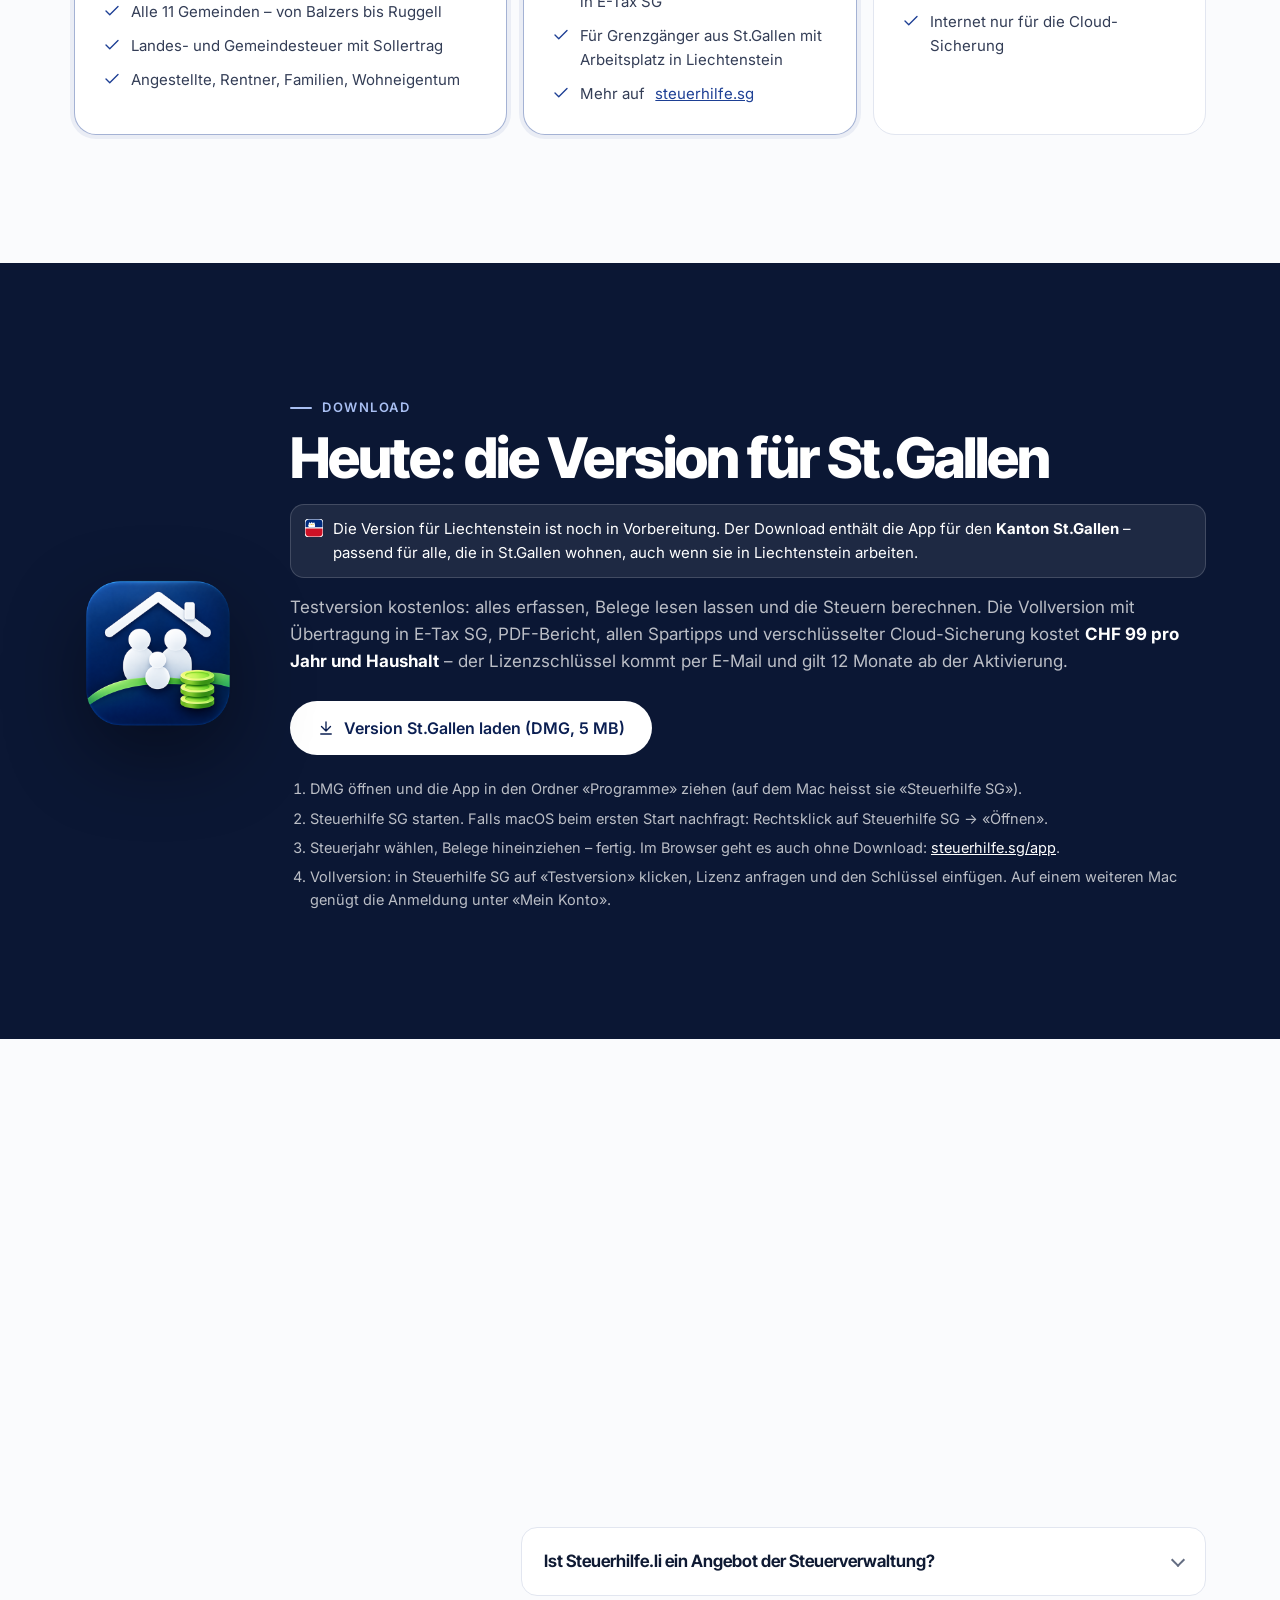
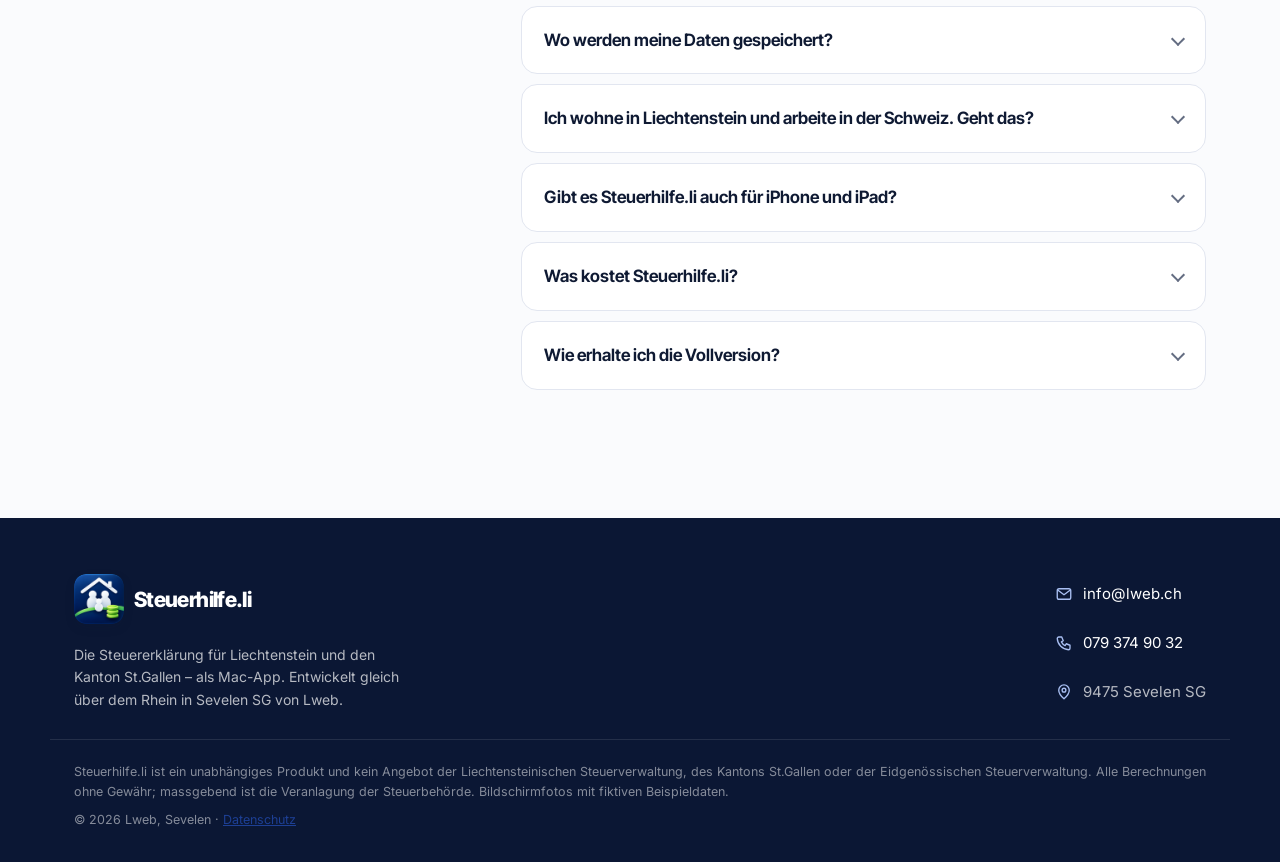
==== commit d399e11b: "Menü: drei Striche, X und weiches Ein-/Ausblenden Co-Authored-By: Claude Opus 5.5 <noreply@anthropic" ====
--- a/index.html
+++ b/index.html
@@ -197,7 +197,7 @@
 <link rel="preconnect" href="https://fonts.googleapis.com">
 <link rel="preconnect" href="https://fonts.gstatic.com" crossorigin>
 <link href="https://fonts.googleapis.com/css2?family=Inter:wght@400;500;600;700&family=Inter+Tight:wght@600;700;800&display=swap" rel="stylesheet">
-<link rel="stylesheet" href="css/style.css">
+<link rel="stylesheet" href="css/style.css?v=20261107">
 <!-- Vercel Web Analytics (ohne Cookies) -->
 <script>window.va = window.va || function () { (window.vaq = window.vaq || []).push(arguments); };</script>
 <script defer src="/_vercel/insights/script.js"></script>
@@ -249,9 +249,9 @@
       <a href="#faq">FAQ</a>
     </nav>
     <a class="btn btn--primary btn--sm hdr__cta" href="#download"><svg class="ic"><use href="#i-down"/></svg>Für Mac laden</a>
-    <button class="burger" aria-label="Menü öffnen" aria-expanded="false"><span></span><span></span></button>
-  </div>
-  <div class="mnav" hidden>
+    <button class="burger" aria-label="Menü öffnen" aria-expanded="false" aria-controls="mnav"><span></span><span></span><span></span></button>
+  </div>
+  <div class="mnav" id="mnav" hidden>
     <a href="#funktionen">Funktionen</a><a href="#ablauf">So geht’s</a><a href="#datenschutz">Datenschutz</a><a href="#verfuegbarkeit">Verfügbarkeit</a><a href="#faq">FAQ</a>
     <a class="btn btn--primary" href="#download">Für Mac laden</a>
   </div>
@@ -722,6 +722,6 @@
     <p class="soon__mail">Benachrichtigen, wenn es so weit ist? <a href="mailto:info@lweb.ch?subject=Steuerhilfe%20Liechtenstein%20%E2%80%93%20bitte%20benachrichtigen">E-Mail an info@lweb.ch</a></p>
   </div>
 </div>
-<script src="js/main.js"></script>
+<script src="js/main.js?v=20261107"></script>
 </body>
 </html>
--- a/css/style.css
+++ b/css/style.css
@@ -68,9 +68,20 @@
 .nav { display: flex; gap: 4px; margin-left: auto; }
 .nav a { padding: 8px 12px; border-radius: 10px; color: var(--ink-2); text-decoration: none; font-weight: 500; font-size: 15px; }
 .nav a:hover { background: rgba(15, 26, 51, .05); color: var(--ink); }
-.burger { display: none; width: 42px; height: 42px; border-radius: 12px; border: 1px solid var(--line); background: var(--surface); place-items: center; gap: 4px; padding: 0; cursor: pointer; margin-left: auto; }
-.burger span { display: block; width: 18px; height: 2px; background: var(--ink); border-radius: 2px; margin: 2px auto; }
-.mnav { display: grid; gap: 2px; padding: 8px 24px 20px; border-top: 1px solid var(--line); background: var(--bg); }
+.burger { display: none; position: relative; width: 42px; height: 42px; border-radius: 12px; border: 1px solid var(--line); background: var(--surface); padding: 0; cursor: pointer; margin-left: auto; transition: border-color .2s, box-shadow .2s; }
+.burger:hover { border-color: #c9d3cd; }
+/* drei Striche, der mittlere kürzer; offen werden sie zum X */
+.burger span { position: absolute; top: 50%; left: 50%; width: 18px; height: 2px; margin: -1px 0 0 -9px; background: var(--ink); border-radius: 2px; transition: transform .32s var(--ease), opacity .2s, width .32s var(--ease); }
+.burger span:nth-child(1) { transform: translateY(-6px); }
+.burger span:nth-child(2) { width: 12px; }
+.burger span:nth-child(3) { transform: translateY(6px); }
+.burger[aria-expanded="true"] span:nth-child(1) { transform: rotate(45deg); }
+.burger[aria-expanded="true"] span:nth-child(2) { opacity: 0; width: 0; }
+.burger[aria-expanded="true"] span:nth-child(3) { transform: rotate(-45deg); }
+/* Menü schwebt unter der Kopfzeile und blendet weich ein und aus */
+.mnav { position: absolute; left: 0; right: 0; top: 100%; display: grid; gap: 2px; padding: 8px 24px 20px; border-top: 1px solid var(--line); background: var(--bg); box-shadow: 0 18px 30px -18px rgba(15, 26, 51, .25); max-height: calc(100vh - 80px); overflow: auto;
+  opacity: 0; transform: translateY(-8px); transition: opacity .25s var(--ease), transform .3s var(--ease); }
+.mnav.is-open { opacity: 1; transform: none; }
 .mnav[hidden] { display: none; }
 .mnav a:not(.btn) { padding: 13px 4px; border-bottom: 1px solid var(--line); text-decoration: none; color: var(--ink); font-weight: 600; }
 .mnav .btn { margin-top: 12px; }
@@ -254,6 +265,7 @@
 .js .reveal.is-in { opacity: 1; transform: none; }
 @media (prefers-reduced-motion: reduce) {
   html { scroll-behavior: auto; }
+  .mnav, .burger span { transition: none; }
   .js .reveal { opacity: 1; transform: none; transition: none; }
 }
 
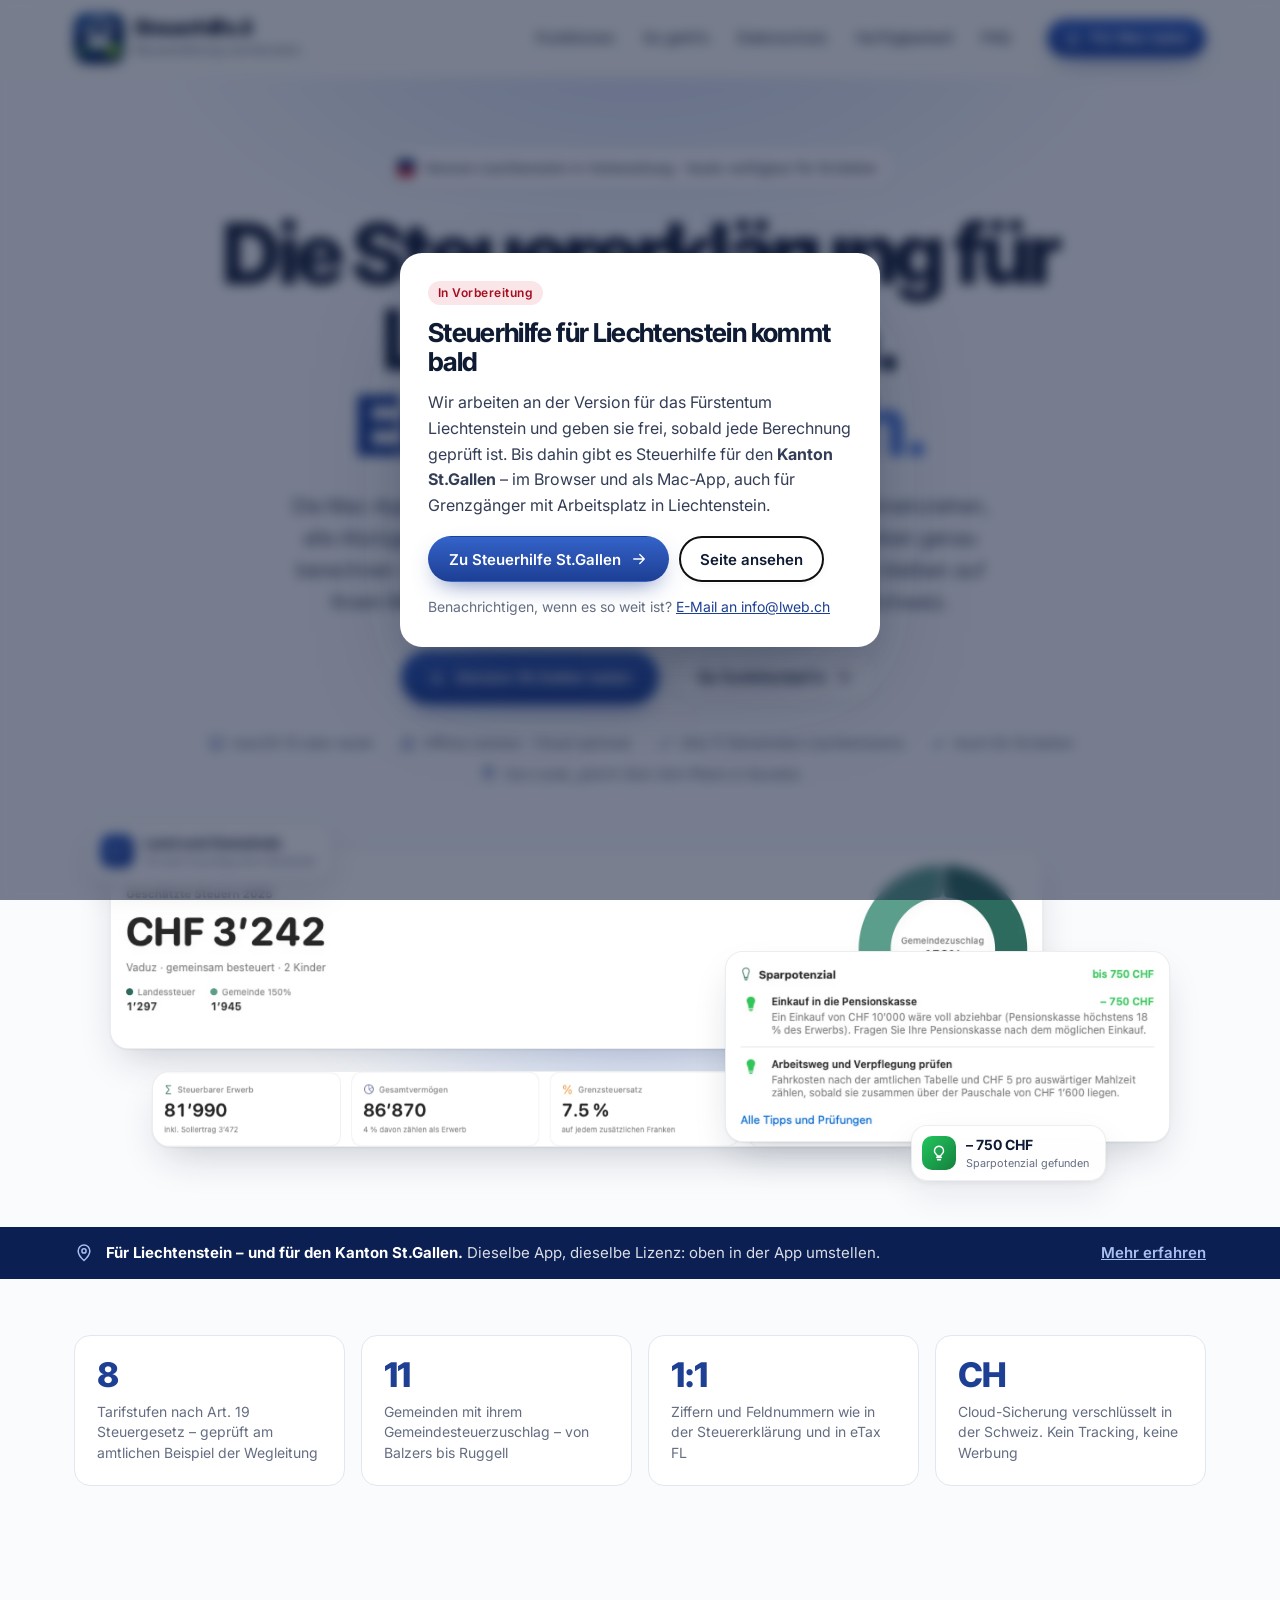
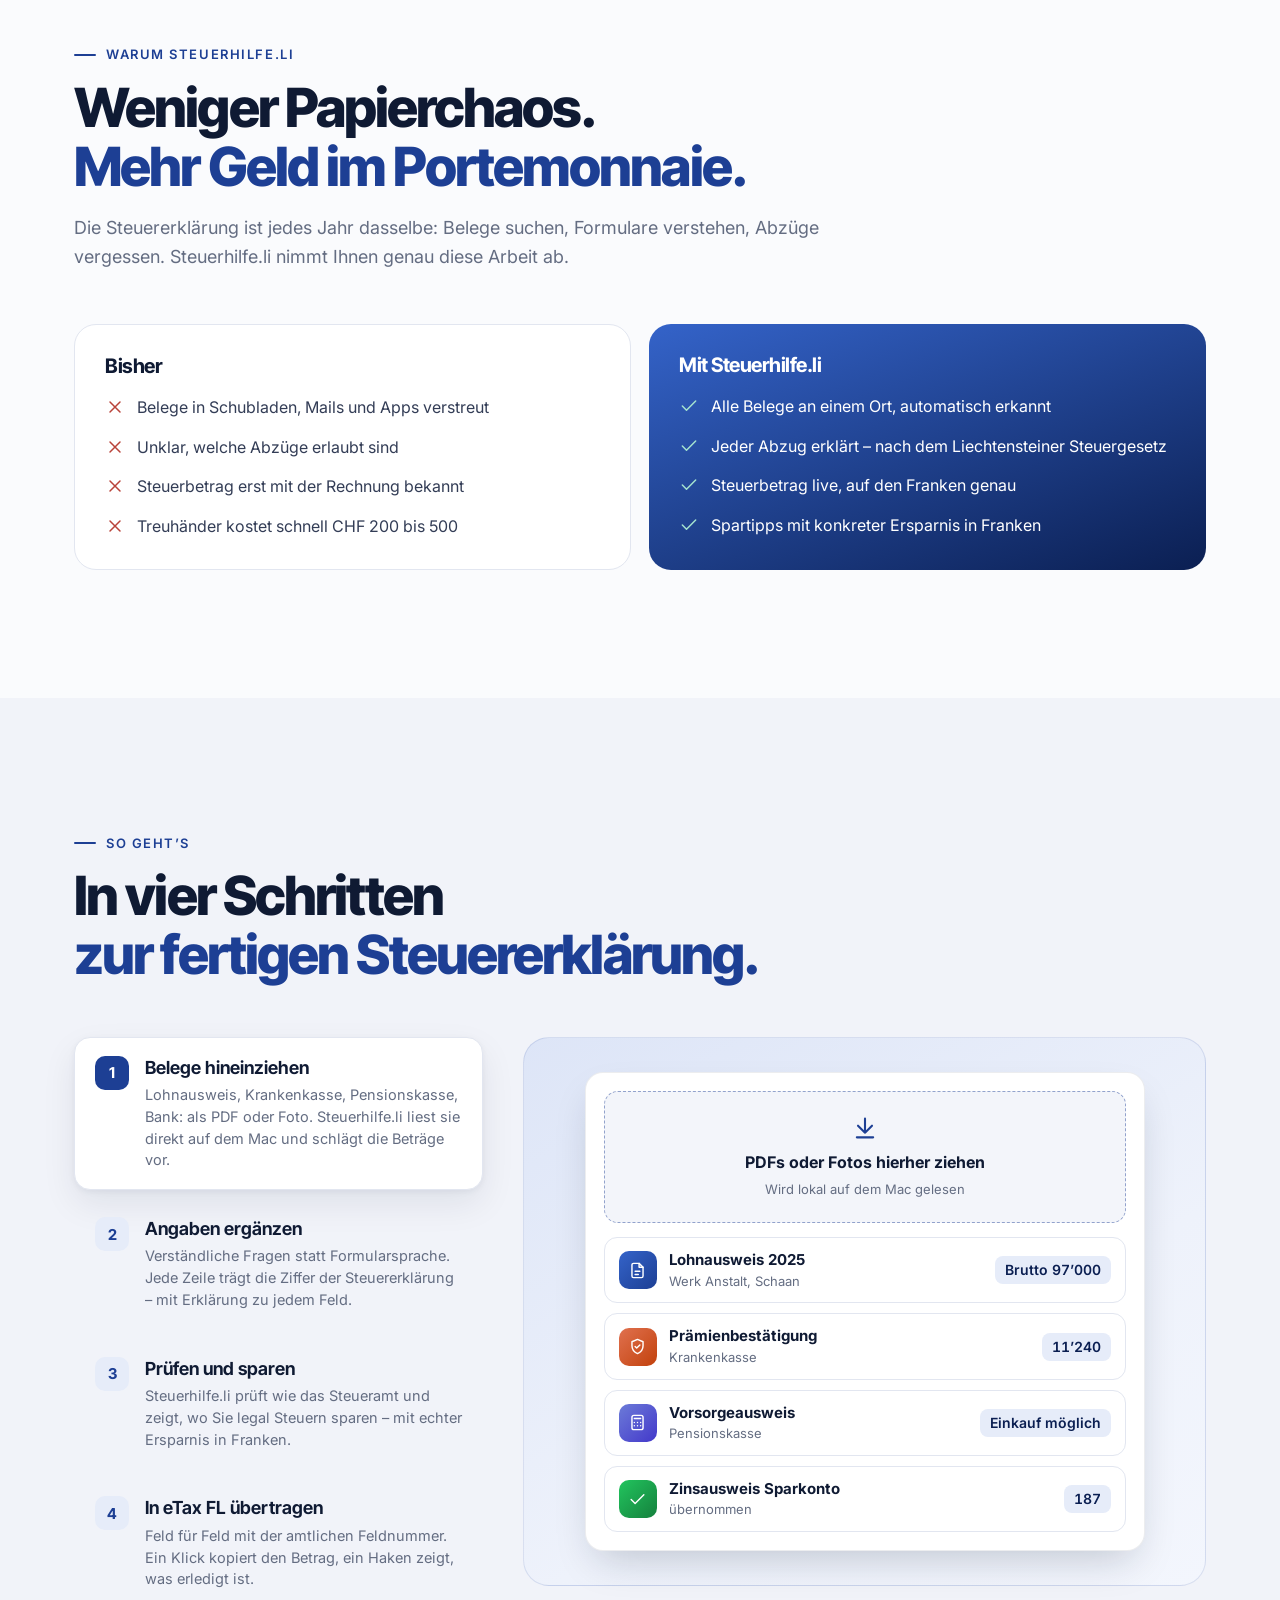
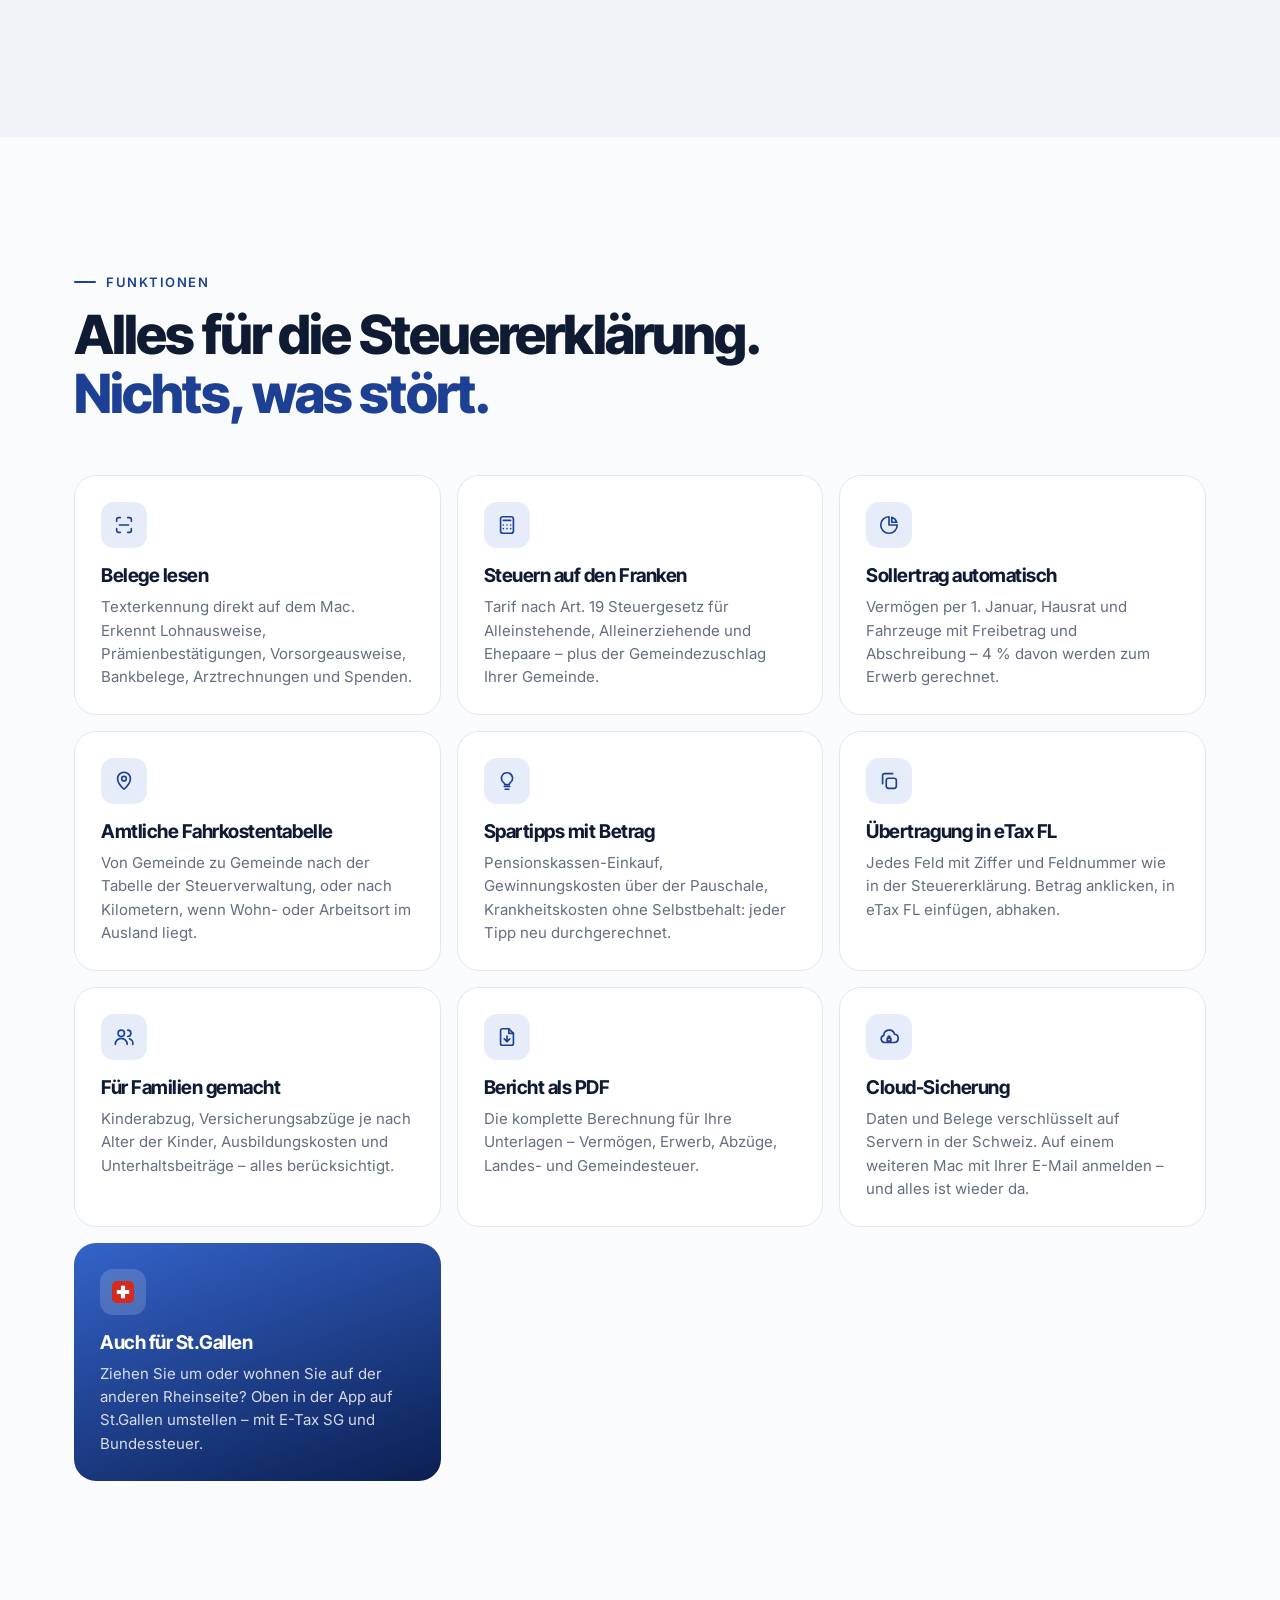
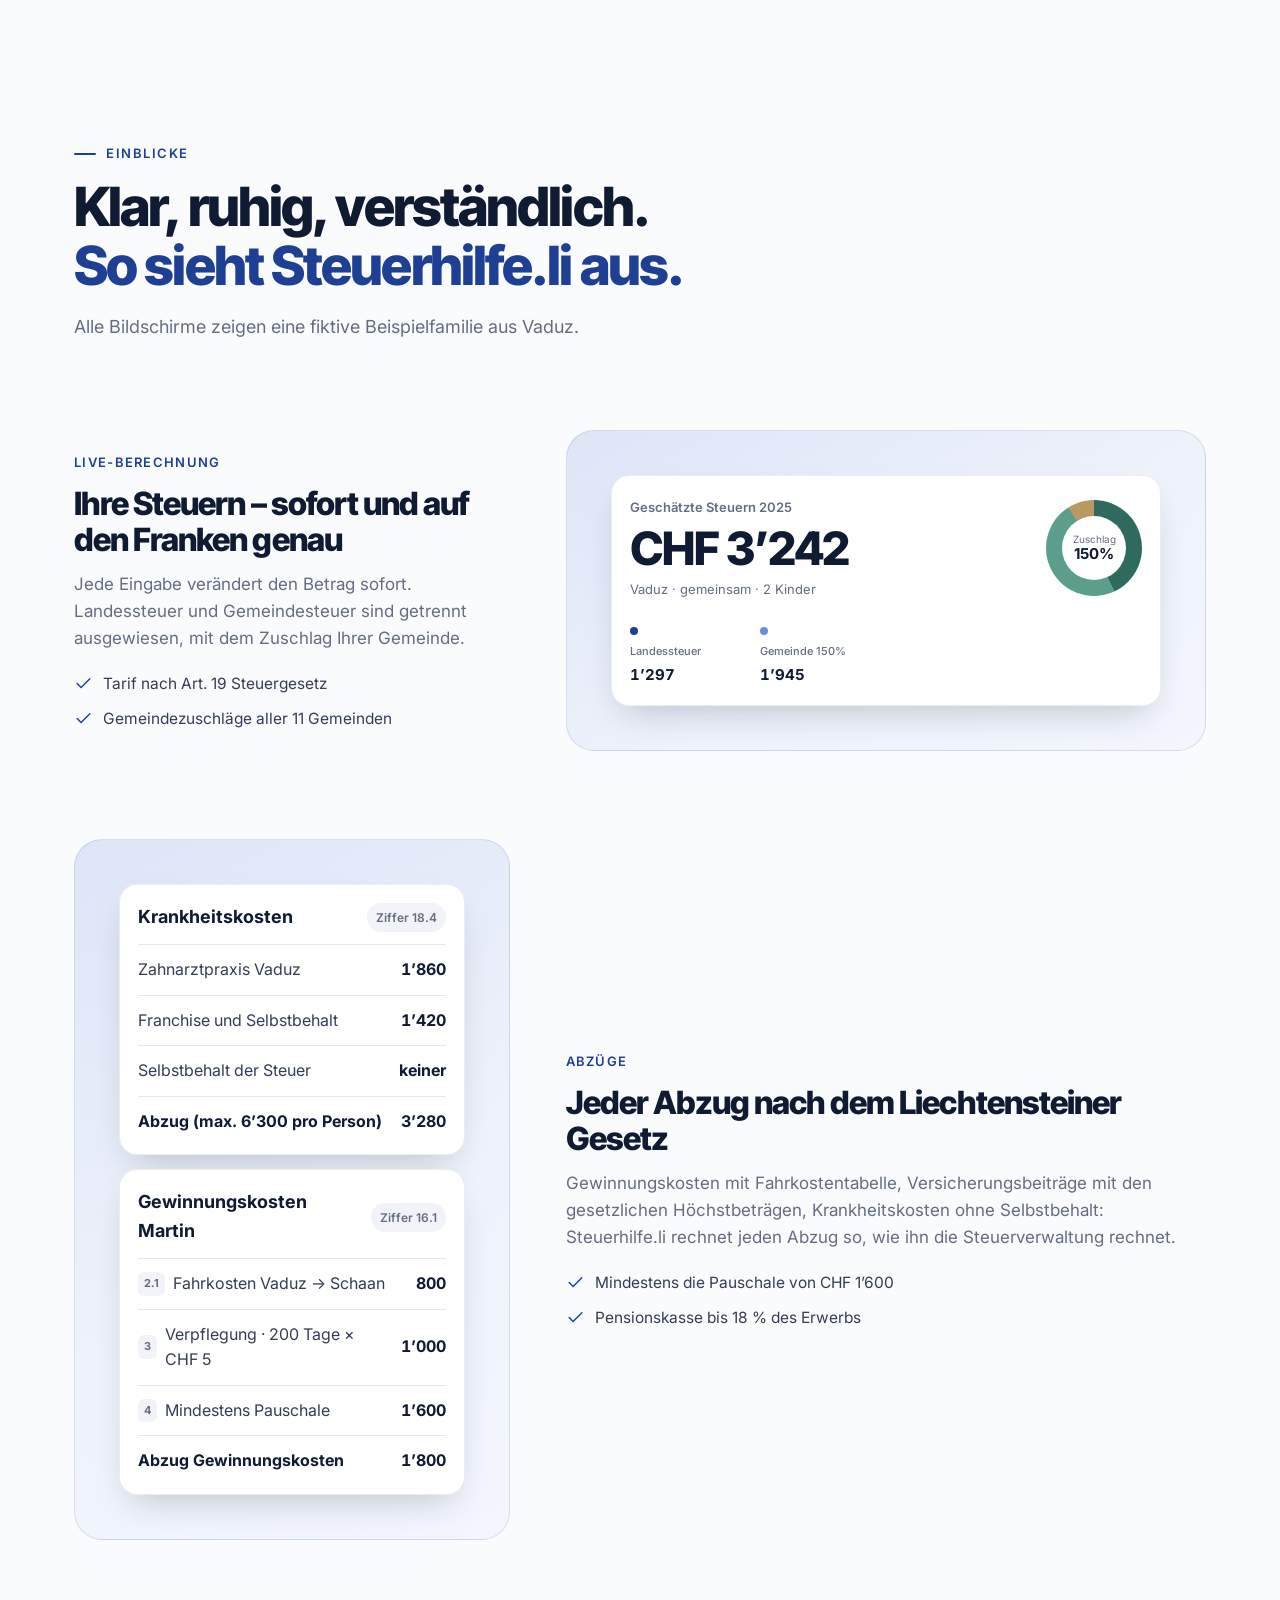
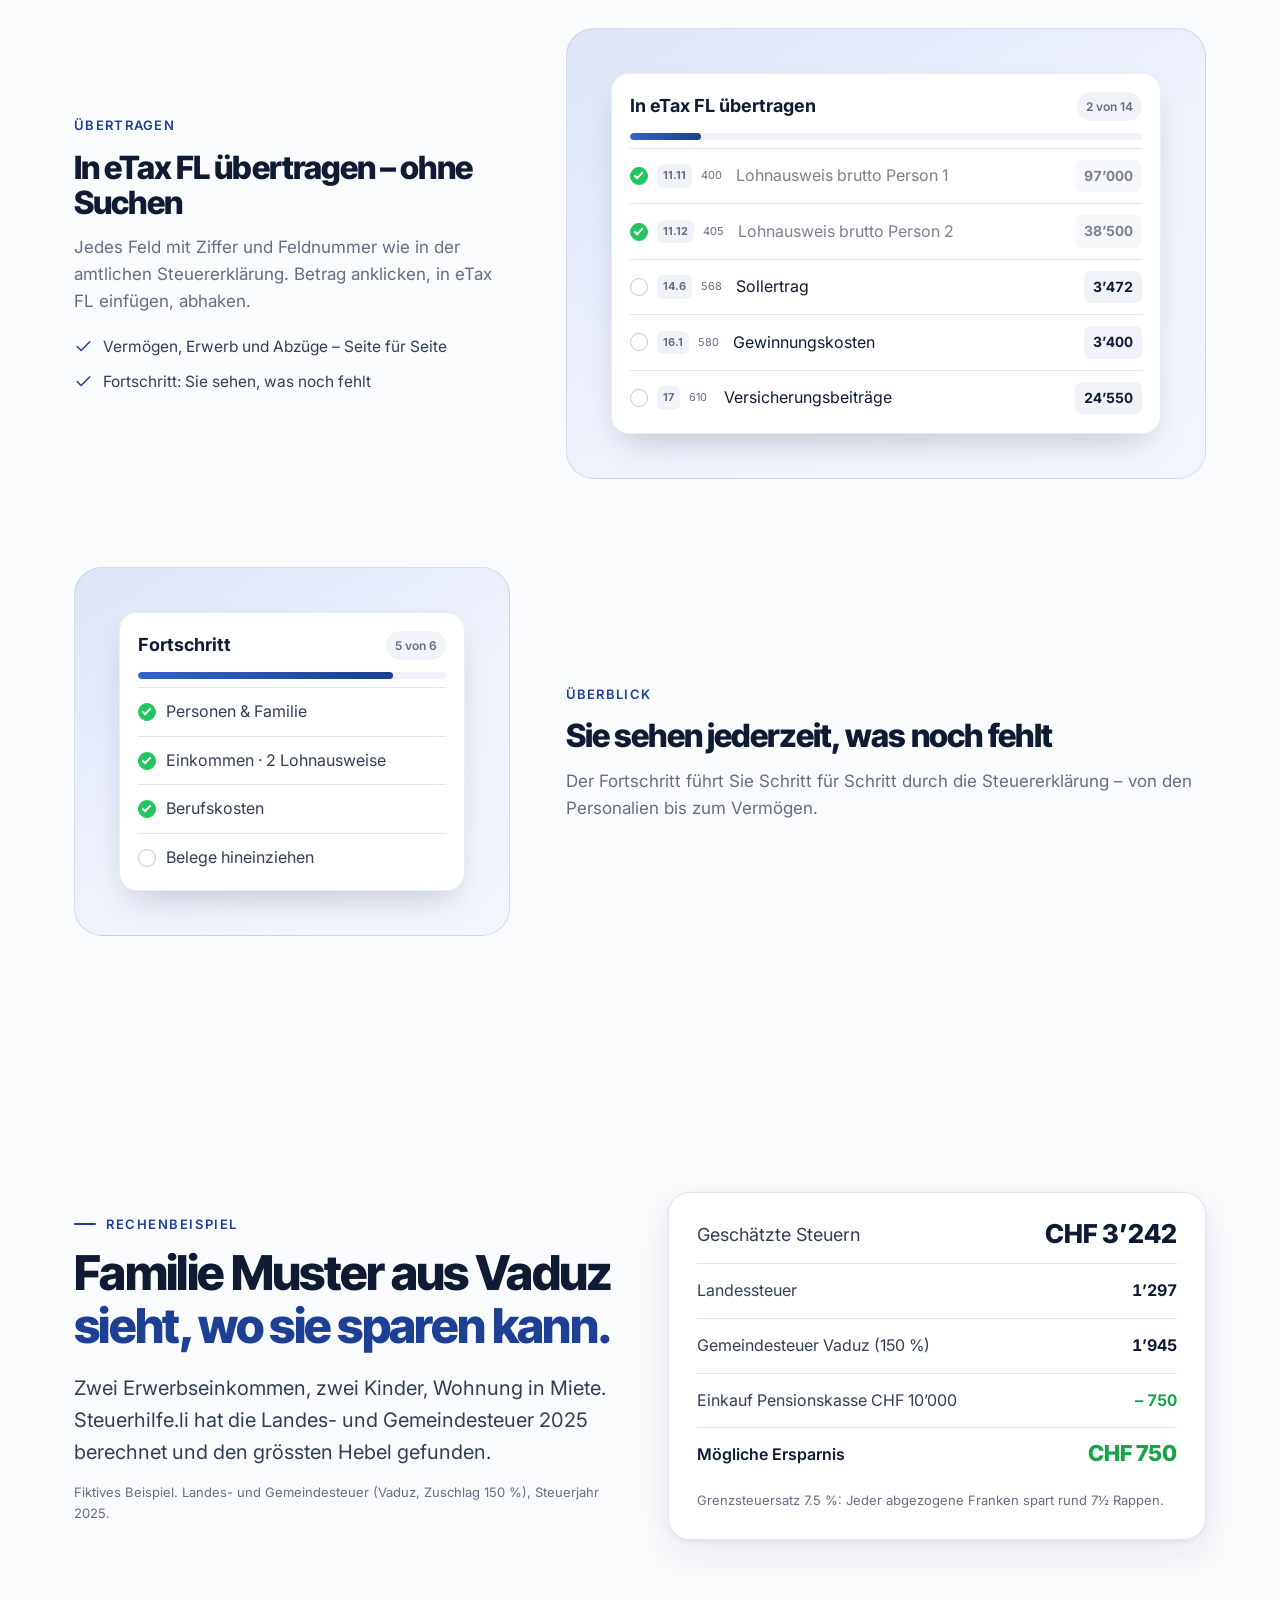
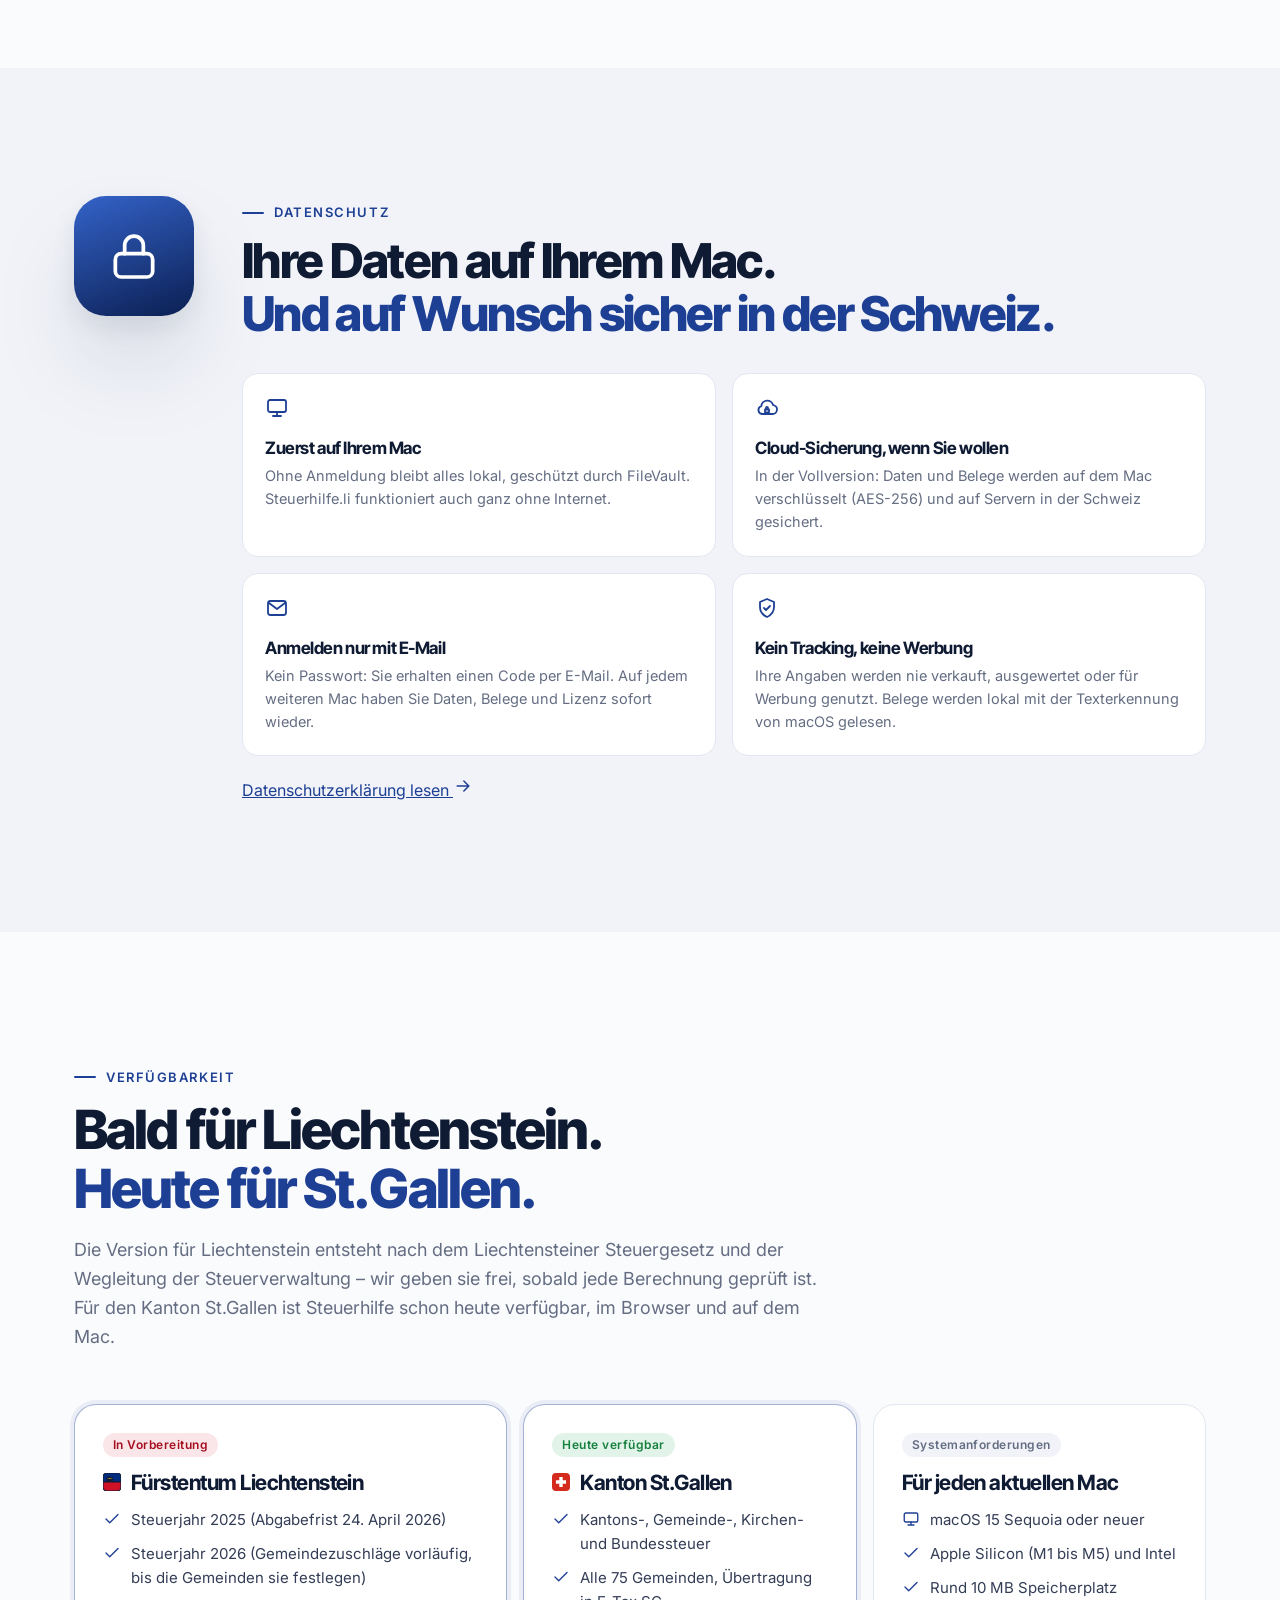
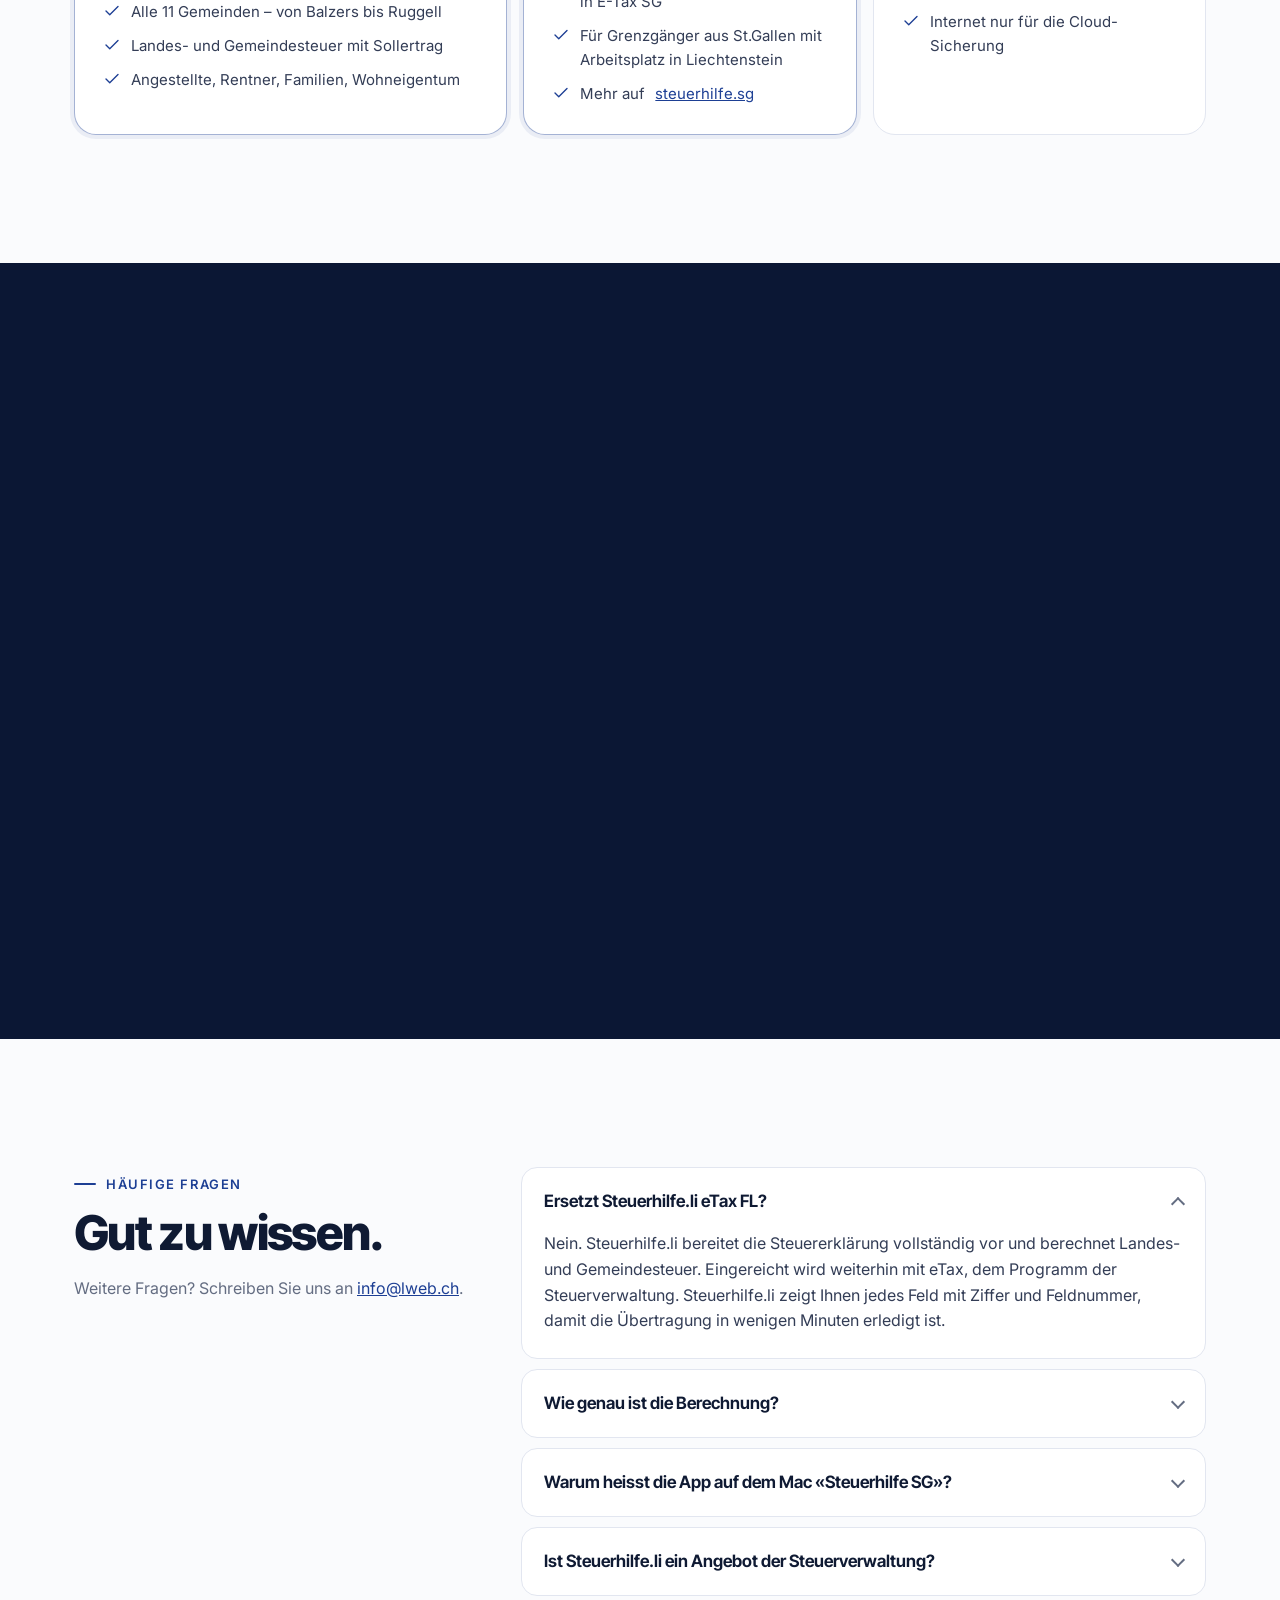
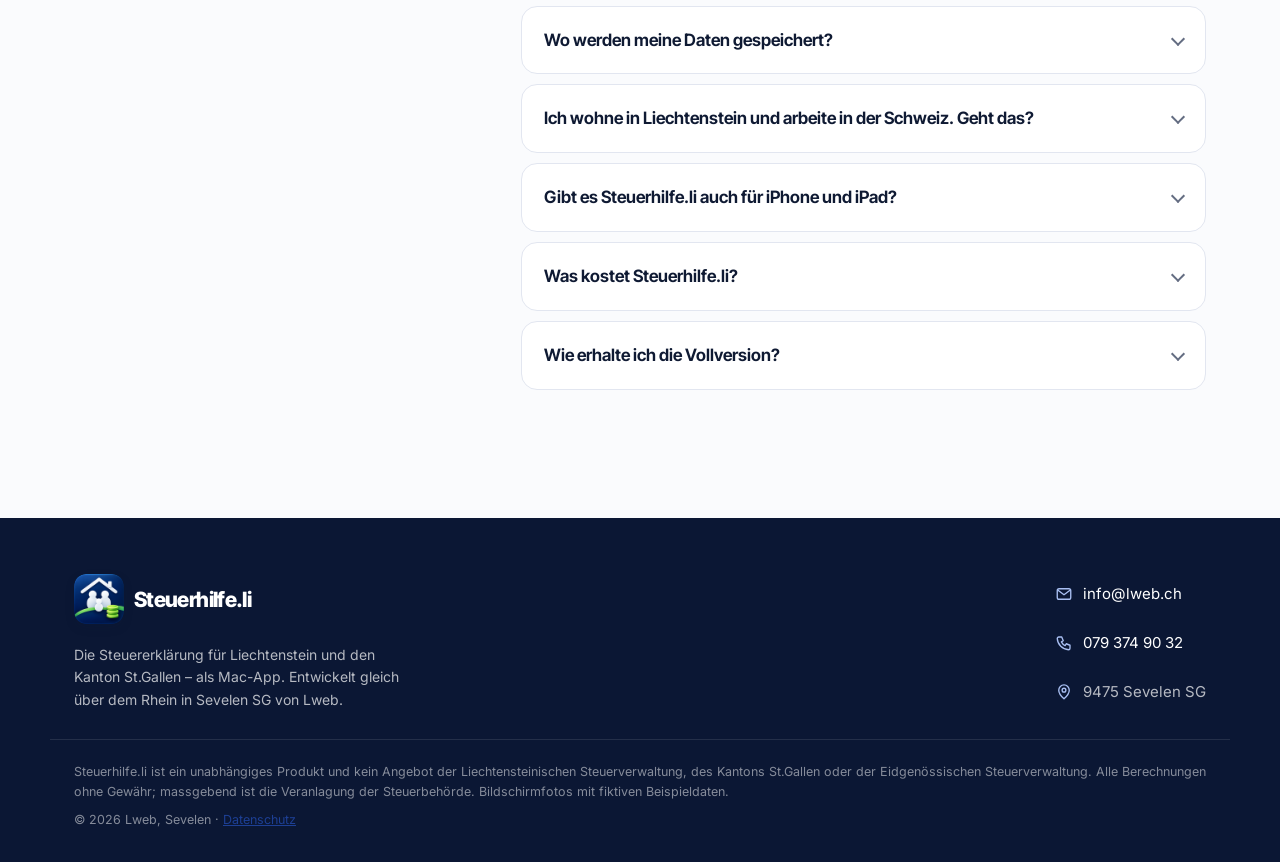
==== commit 1e22bb04: "Mac 0.4.3: Abo vom iPhone gilt über das Konto, Willkommen, Konto löschen, Rechtliches Co-Authored-By" ====
--- a/index.html
+++ b/index.html
@@ -46,7 +46,7 @@
   "applicationCategory": "FinanceApplication",
   "applicationSubCategory": "Steuererklärung",
   "operatingSystem": "macOS 15 oder neuer",
-  "softwareVersion": "0.4.2",
+  "softwareVersion": "0.4.3",
   "inLanguage": "de-CH",
   "isAccessibleForFree": true,
   "description": "Mac-App für Private und Familien in Liechtenstein: Belege sammeln, alle Abzüge finden, Landes- und Gemeindesteuer genau berechnen und Feld für Feld in eTax FL übertragen. Auch für den Kanton St.Gallen.",
